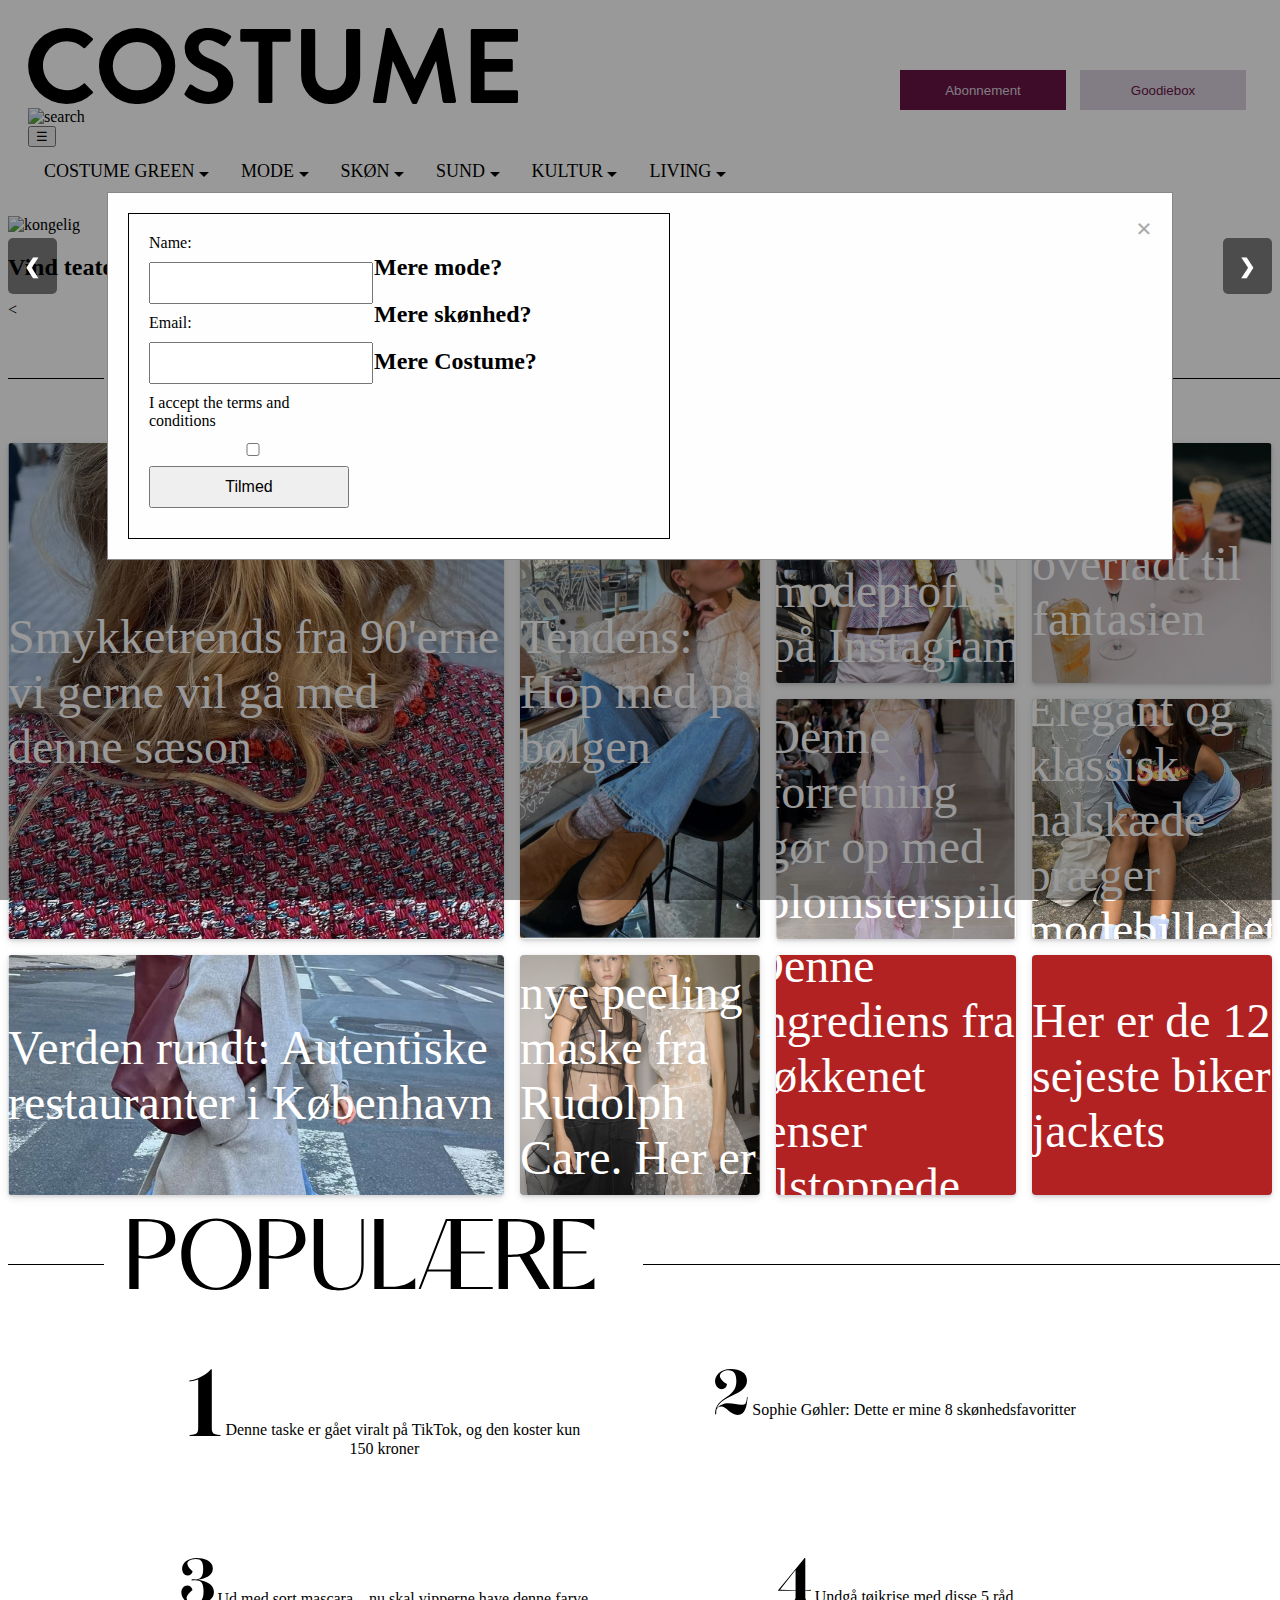
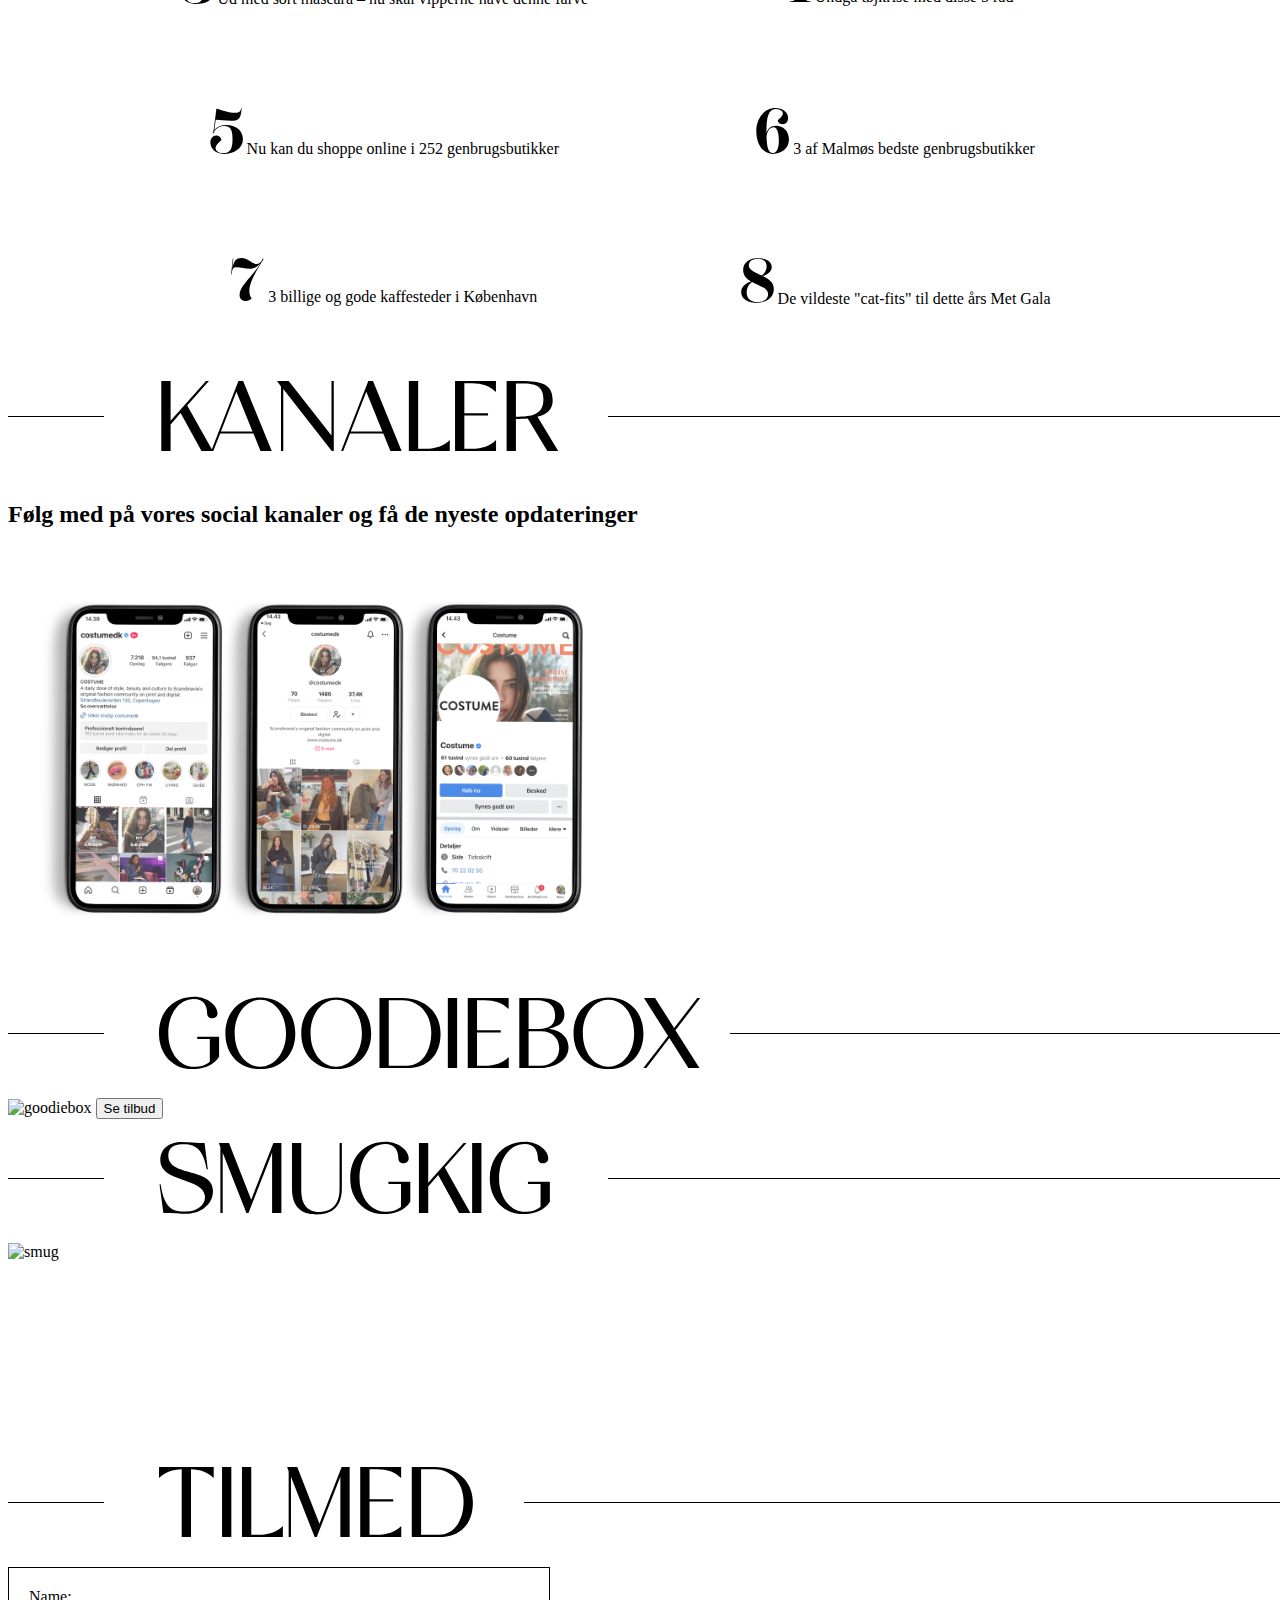
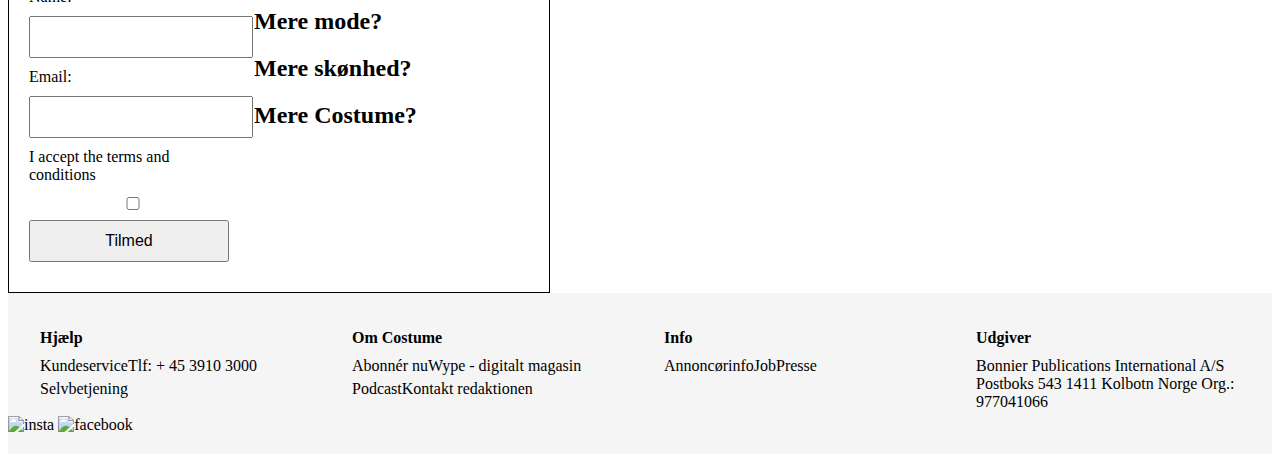
==== index.html @ 84fbe68d "cs" ====
<!DOCTYPE html>
<html lang="en">
<head>
    <meta charset="UTF-8">
    <meta http-equiv="X-UA-Compatible" content="IE=edge">
    <meta name="viewport" content="width=device-width, initial-scale=1.0">
    <style>
      @import url('https://fonts.googleapis.com/css2?family=Roboto:ital,wght@0,400;0,500;0,700;1,400;1,500;1,700&display=swap');
      </style>
    <link rel="stylesheet" href="style.css" />
    <title>Document</title>
</head>
<body>
  <nav id="header-nav">
    <div class="menu">
      <img class="logo" src="logo.svg" alt="logo">
      <div class="menu2">
        <button class="abonnement-button" onclick="window.location.href = 'abonnement.html';" >Abonnement</button>
        <button class="Goodiebox-button" onclick="window.location.href = 'goodiebox.html';">Goodiebox</button> 
        <img src="Billeder/search.svg" alt="search">
    </div>
      </div>
      <button id="burgermenu">☰ </button>
      <ul>
        <li><a class="underline-animation" href="#">COSTUME GREEN <img src="Billeder/dropdown.svg" alt="drop"></a>
          <ul>
            <li><a href="#">Mode</a></li>
            <li><a href="#">Skøn</a></li>
            <li><a href="#">Sund</a></li>
            <li><a href="#">Kultur</a></li>
            <li><a href="#">Living</a></li>
          </ul>
      </li>
        <li><a class="underline-animation"  href="#">MODE <img src="Billeder/dropdown.svg" alt="drop"></a>
          <ul>
            <li><a href="#">Modeuge</a></li>
            <li><a href="#">Shopping</a></li>
            <li><a href="#">Streetstyle</a></li>
            <li><a href="#">Interview</a></li>
            <li><a href="#">Mini</a></li>
          </ul>
        </li>
        <li><a class="underline-animation"  href="#">SKØN <img src="Billeder/dropdown.svg" alt="drop"></a>
          <ul>
              <li><a href="#">Nyheder</a></li>
              <li><a href="#">Makeup</a></li>
              <li><a href="#">Hår</a></li>
              <li><a href="#">Hudpleje</a></li>
              <li><a href="#">#skønhedsfavoritter</a></li>
            </ul></li>
        <li><a class="underline-animation"  href="#">SUND <img src="Billeder/dropdown.svg" alt="drop"></a>
          <ul>
              <li><a href="#">Træning</a></li>
              <li><a href="#">Opskrifter</a></li>
            </ul></li>
        <li><a class="underline-animation"  href="#">KULTUR <img src="Billeder/dropdown.svg" alt="drop"></a>
          <ul>
              <li><a href="#">Film & serier</a></li>
              <li><a href="#">Rejse</a></li>
              <li><a href="#">Spisesteder</a></li>
            </ul></li>
        <li><a class="underline-animation" href="#">LIVING <img src="Billeder/dropdown.svg" alt="drop"></a>
          <ul>
            <li><a href="#">Horoskop</a></li>
            <li><a href="#">Boliger</a></li>
            <li><a href="#">Boligfund</a></li>
          </ul>
        </li>
      </ul>

    </nav> 
      <div class="popup">
        <div class="popup-content">
          <span class="close">&times;</span>
          <div class="newsletter-box">
            <div class="input-section">
              <label for="name">Name:</label>
              <input type="text" id="name" name="name" required>
              <label for="email">Email:</label>
              <input type="email" id="email" name="email" required>
              <label for="accept-terms">I accept the terms and conditions</label>
              <input type="checkbox" id="accept-terms" name="accept-terms" required>
              <button class="submit" type="submit">Tilmed</button>
            </div>
            <div class="info-section">
              <h2>Mere mode?</h2>
              <h2>Mere skønhed?</h2>
              <h2>Mere Costume?</h2>
            </div>
          </div>
        </div>
      </div>
      <div class="slideshow-container">
        <div class="mySlides fade" onclick="window.location.href = 'abonnement.html';" alt="Slide 1" style="width:100%">
          <div>
            <img src="Billeder/kongelige_billede.png" alt="kongelig">
            <div>
              <h2>Vind teaterkort & teaterbilletter til</h2> 
              <
            </div>
          </div>
         
        </div>
      
        <div class="mySlides fade">
          <img src="Billeder/kongelige.svg"  onclick="window.location.href = 'underkategori.html';" alt="Slide 2" style="width:100%">
        </div>
      
        <a class="prev" onclick="plusSlides(-1)">&#10094;</a>
        <a class="next" onclick="plusSlides(1)">&#10095;</a>
      </div>

      <section>
    <img class="overskrifter" src="Billeder/nyeste.svg" alt="nyeste">
        <div class="container">
            <div onclick="window.location.href = 'underkategori.html';"
                class="card card-tall card-wide"
                style="background-image:url(Billeder/haarklips.png)"
              >
              Smykketrends fra 90'erne vi gerne vil gå med denne sæson
              </div>
              <div
                class="card card-tall"
                style="background-image:url(Billeder/bamsesko.png)"
              >
              Tendens: Hop med på bølgen
              </div>
              <div onclick="window.location.href = 'underkategori.html';"
                class="card"
                style="background-image:url(Billeder/carrie.png)"              >
                9 inspirerende modeprofiler på Instagram
              </div>
              <div onclick="window.location.href = 'underkategori.html';"
                class="card"
                style="background-image:url(Billeder/drinks.png)"              >
                Intet er overladt til fantasien
              </div>
              <div onclick="window.location.href = 'underkategori.html';"
                class="card"
                style="background-image:url(Billeder/flaser.png)"              >
                Denne forretning gør op med blomsterspild
              </div>
              <div onclick="window.location.href = 'underkategori.html';"
                class="card"
                style="background-image:url(Billeder/sneakers.png)"              >
                Elegant og klassisk halskæde præger modebilledet
              </div>
              <div onclick="window.location.href = 'underkategori.html';"
                class="card card-wide"
                style="background-image:url(Billeder/taske.png)"              >
                Verden rundt: Autentiske restauranter i København
              </div>
              <div onclick="window.location.href = 'underkategori.html';"
                class="card"
                style="background-image:url(Billeder/transparent.png)"              >
                "Jeg har testet den nye peeling maske fra Rudolph Care. Her er min ærlige mening."
              </div>
              <div onclick="window.location.href = 'underkategori.html';"
                class="card"
                style="background-image:url(Billeder/ansigt.png)"              >
                Kosmetologen: Denne ingrediens fra køkkenet renser tilstoppede porer
              </div>
              <div onclick="window.location.href = 'underkategori.html';"
                class="card"
                style="background-image:url(Billeder/emili.png)"              >
                Her er de 12 sejeste biker jackets 
              </div>
        </div>
      </section>

      <section>
        <img class="overskrifter" src="Billeder/populaere.svg" alt="nyeste">
      <div class="list-container">
        <ul class="row">
          <li>
          <img class="numbers" src="Billeder/1.svg" alt="et">
          Denne taske er gået viralt på TikTok, og den koster kun 150 kroner
          </li>
          <li>
            <img class="numbers" src="Billeder/2.svg" alt="et">
            Sophie Gøhler: Dette er mine 8 skønhedsfavoritter
          </li>
          <li>
            <img class="numbers" src="Billeder/3.svg" alt="et">
            Ud med sort mascara – nu skal vipperne have denne farve
          </li>
          <li>
            <img class="numbers" src="Billeder/4.svg" alt="et">
            Undgå tøjkrise med disse 5 råd
          </li>
          <li>
            <img class="numbers" src="Billeder/5.svg" alt="et">
            Nu kan du shoppe online i 252 genbrugsbutikker
          </li>
          <li>
            <img class="numbers" src="Billeder/6.svg" alt="et">
            3 af Malmøs bedste genbrugsbutikker
          </li>
          <li>
            <img class="numbers" src="Billeder/7.svg" alt="et">
            3 billige og gode kaffesteder i København
          </li>
          <li>
            <img class="numbers" src="Billeder/8.svg" alt="et">
            De vildeste "cat-fits" til dette års Met Gala
          </li>
        </ul>
      </div>
    </section>
    <section>
<section>
  <img class="overskrifter" src="Billeder/kanaler.svg" alt="nyeste">
  <h2>Følg med på vores social  kanaler og få de nyeste opdateringer</h2>
  <img class="iphones" src="v980-s73-eve-aum-01-mockup.png" alt="iphones">
</section>
    </section>
    <section>
      <img class="overskrifter" src="Billeder/goodiebox.svg" alt="nyeste">
      <img class="goodiebox-teaser" src="Billeder/goodibox_teaser.svg" alt="goodiebox">
      <button class="Goodiebox-button-section" onclick="window.location.href = 'goodiebox.html';">Se tilbud</button>
    </section>
    <section>
      <img class="overskrifter" src="Billeder/smugkig.svg" alt="nyeste">
      <style>
        .parallax {
          /* The image used */
          background-image: url("billeder/smugkig.png");
        
          /* Set a specific height */
          min-height: 200px; 
        
          /* Create the parallax scrolling effect */
          background-attachment: fixed;
          background-position: center;
          background-repeat: no-repeat;
          background-size: cover;
        }
        </style>

        
        <div class="parallax">
        <img class="smugkig_over" src="Billeder/smugkig_over2.png" alt="smug">
        <div>
       
        </div>
    </section>
    <section>
      <img class="overskrifter" src="Billeder/tilmed.svg" alt="nyeste">
      <div class="newsletter-box">
        <div class="input-section">
          <label for="name">Name:</label>
          <input type="text" id="name" name="name" required>
          <label for="email">Email:</label>
          <input type="email" id="email" name="email" required>
          <label for="accept-terms">I accept the terms and conditions</label>
          <input type="checkbox" id="accept-terms" name="accept-terms" required>
          <button class="submit" type="submit">Tilmed</button>
        </div>
        <div class="info-section">
          <h2>Mere mode?</h2>
          <h2>Mere skønhed?</h2>
          <h2>Mere Costume?</h2>
        </div>
      </div>
    </section>
    <footer>
      <div class="footer-container">
        <div class="footer-column">
          <h3>Hjælp</h3>
          <ul>
            <li>Kundeservice</li>
            <li>Tlf: + 45 3910 3000</li>
            <li>Selvbetjening</li>
          </ul>
        </div>
        <div class="footer-column">
          <h3>Om Costume</h3>
          <ul>
            <li>Abonnér nu</li>
            <li>Wype - digitalt magasin</li>
            <li>Podcast</li>
            <li>Kontakt redaktionen</li>
          </ul>
        </div>
        <div class="footer-column">
          <h3>Info</h3>
          <ul>
            <li>Annoncørinfo</li>
            <li>Job</li>
            <li>Presse</li>
          </ul>
        </div>
        <div class="footer-column">
          <h3>Udgiver</h3>
          <ul>
            <li>
              Bonnier Publications International A/S
              Postboks 543 1411 Kolbotn Norge Org.: 977041066</li>
          </ul>
        </div>
      </div>
      <img src="Billeder/insta.svg" alt="insta">
      <img src="Billeder/facebook.svg" alt="facebook">
    </footer>
      <script src="java.js"></script>
</body>
</html>
---- style.css ----
/* navigation */
.logo{
    width: 40%;
}
nav {
    background-color: white;
    padding: 20px;
  }
  
  ul {
    list-style-type: none;
    margin: 0;
    padding: 0;
    overflow: hidden;
  }
  .underline-animation {
    position: relative;
    display: inline-block;
  }
  
  .underline-animation::after {
    content: '';
    position: absolute;
    left: 0;
    bottom: 0;
    width: 0;
    height: 2px;
    background-color: #681543;
    transition: width 0.3s ease;
  }
  
  .underline-animation:hover::after {
    width: 100%;
  }

  li {
    float: left;
  }
  
  li a {
    display: block;
    color: black;
    text-align: center;
    padding: 14px 16px;
    text-decoration: none;
    font-size: 18px;
  }
  
  li ul {
    display: none;
    position: absolute;
    background-color: white;
    min-width: 160px;
    z-index: 1;
  }
  
  li:hover ul {
    display: block;
  }
  
  li ul li {
    float: none;
  }
  
  li ul li a {
    color: black;
    padding: 12px 16px;
    text-decoration: none;
    display: block;
    text-align: left;
    font-size: 16px;
  }
  
  li ul li a:hover {
    background-color: black;
    color:white;
  }
  
.abonnement-button{
  position: absolute;
 border: none;
  width: 166px;
  height: 40px;
  left: 900px;
  top: 70px;
  color: #D9D1DE;
  background: #681543;  
}
.Goodiebox-button{
  position: absolute;
  border: none;
  width: 166px;
  height: 40px;
  left: 1080px;
  top: 70px;
  color: #681543;
  background: #D9D1DE;
}
.abonnement-button:hover{
  background-color: #D9D1DE;
  color:#681543;
}
.Goodiebox-button:hover{
  background-color: #681543;
  color:#D9D1DE;
}
  /* herounit */
  .slideshow-container {
    max-width: 100%;
    position: relative;
    margin: auto;
  }
  
  .mySlides {
    display: none;
  }
  
  .prev, .next {
    position: absolute;
    top: 50%;
    width: auto;
    margin-top: -30px;
    padding: 16px;
    color: white;
    font-weight: bold;
    font-size: 20px;
    transition: 0.6s ease;
    border-radius: 5px;
    background-color: rgba(0,0,0,0.5);
    z-index: 2;
    cursor: pointer;
  }
  
  .next {
    right: 0;
    border-radius: 5px;
  }
  
  .prev:hover, .next:hover {
    background-color: rgba(0,0,0,0.8);
  }
  
  .fade {
    -webkit-animation-name: fade;
    -webkit-animation-duration: 1.5s;
    animation-name: fade;
    animation-duration: 1.5s;
  }
  
  @-webkit-keyframes fade {
    from {
      opacity: .4
    }
    to {
      opacity: 1
    }
  }
  
  @keyframes fade {
    from {
      opacity: .4
    }
    to {
      opacity: 1
    }
  }
  
  @media only screen and (max-width: 768px) {
    .prev, .next{
      font-size: 16px;
      padding: 10px;
    }
  }
  


.list-container {
  display: flex;
  flex-wrap: wrap;
  justify-content: center;
}

.row {
  display: flex;
  flex-wrap: wrap;
  justify-content: center;
  margin: 0;
  padding: 0;
  list-style: none;
}

.row li {
  flex-basis: calc(33.33% - 10px);
  margin: 40px;
  padding: 10px;
  text-align: center;
}

@media only screen and (max-width: 768px) {
  .row li {
    flex-basis: calc(50% - 10px);
  }
}
/* grid mosaik */
.container {
  display: grid;
  gap: 1rem;
  grid-template-columns: repeat(auto-fill,minmax(240px,1fr)); 
/*    auto-fit will make columns fit on page 
      auto-fill will not make the columns stretch */
  grid-auto-rows: 240px;
}
.card {
    display: flex;
    flex-direction: column;
    justify-content: center;
    align-items: center;
    background: #B22222;
    font-size: 3rem;
    color: white;
    box-shadow: rgba(3, 8, 20, 0.1) 0px 0.15rem 0.5rem, rgba(2, 8, 20, 0.1) 0px 0.075rem 0.175rem;
    height: 100%;
    width: 100%;
    border-radius: 4px;
    transition: all 500ms;
    overflow: hidden;

    background-size: cover;
    background-position: center;
    background-repeat: no-repeat;
 }
.card:hover {
    box-shadow: rgba(2, 8, 20, 0.1) 0px 0.35em 1.175em, rgba(2, 8, 20, 0.08) 0px 0.175em 0.5em;
    transform: translateY(-3px) scale(1.1);
 }
@media only screen and (min-width: 600px){
.card-tall {
  grid-row: span 2/auto;
}

.card-wide {
  grid-column: span 2/auto;
}
}

/* populære */
.numbers{
  width: 8%;
}
/* kanaler  */ 
.iphones{
  width: 50%;
}


/* pop up tilmed dig til nyhedsbrev */
/* Popup-containeren */
.popup {
    display: none; /* Gemmer popup'en som standard */
    position: fixed; /* Fast position på skærmen */
    z-index: 1; /* Sørg for, at popup'en er forrest */
    left: 0;
    top: 0;
    width: 100%;
    height: 100%;
    overflow: auto; /* Gør det muligt at rulle, hvis indholdet er større end skærmen */
    background-color: rgba(0,0,0,0.4); /* Baggrundsfarve for popup'en */
  }
  
  /* Indholdet i popup'en */
  .popup-content {
    background-color: #fefefe;
    margin: 15% auto; /* Centrerer popup'en på skærmen */
    padding: 20px;
    border: 1px solid #888;
    width: 80%; /* Sæt bredden på popup'en */
  }
  
  /* Luk-knappen */
  .close {
    color: #aaa;
    float: right;
    font-size: 28px;
    font-weight: bold;
    cursor: pointer;
  }
  
  /* Style submit-knappen */
  .submit-btn {
    background-color: #4CAF50;
    border: none;
    color: white;
    padding: 10px 20px;
    text-align: center;
    text-decoration: none;
    display: inline-block;
    font-size: 16px;
    margin: 10px 0;
    cursor: pointer;
    border-radius: 5px;
  }

  /* tilmeld */
  .newsletter-box {
    display: flex;
    justify-content: space-between;
    border: 1px solid black;
    padding: 20px;
    width: 500px;
  }
  
  .input-section {
    width: 40%;
  }
  
  label {
    display: block;
    margin-bottom: 10px;
  }
  
  input[type="text"],
  input[type="email"],
  input[type="checkbox"],
  button[type="submit"] {
    display: block;
    margin-bottom: 10px;
    width: 100%;
    padding: 10px;
    font-size: 16px;
  }
  
  input[type="checkbox"] {
    display: inline-block;
    margin-right: 10px;
  }
  
  .info-section {
    width: 55%;
  }
  
  h2 {
    font-size: 24px;
    margin-bottom: 20px;
  }
  
  
footer {
  background-color: #f5f5f5;
  padding: 20px 0;
}

.footer-container {
  display: flex;
  justify-content: space-between;
  max-width: 1200px;
  margin: 0 auto;
}

.footer-column {
  flex-basis: 22%;
}

.footer-column h3 {
  font-size: 16px;
  font-weight: bold;
  margin-bottom: 10px;
}

.footer-column ul {
  list-style: none;
  padding: 0;
}

.footer-column li {
  margin-bottom: 5px;
}
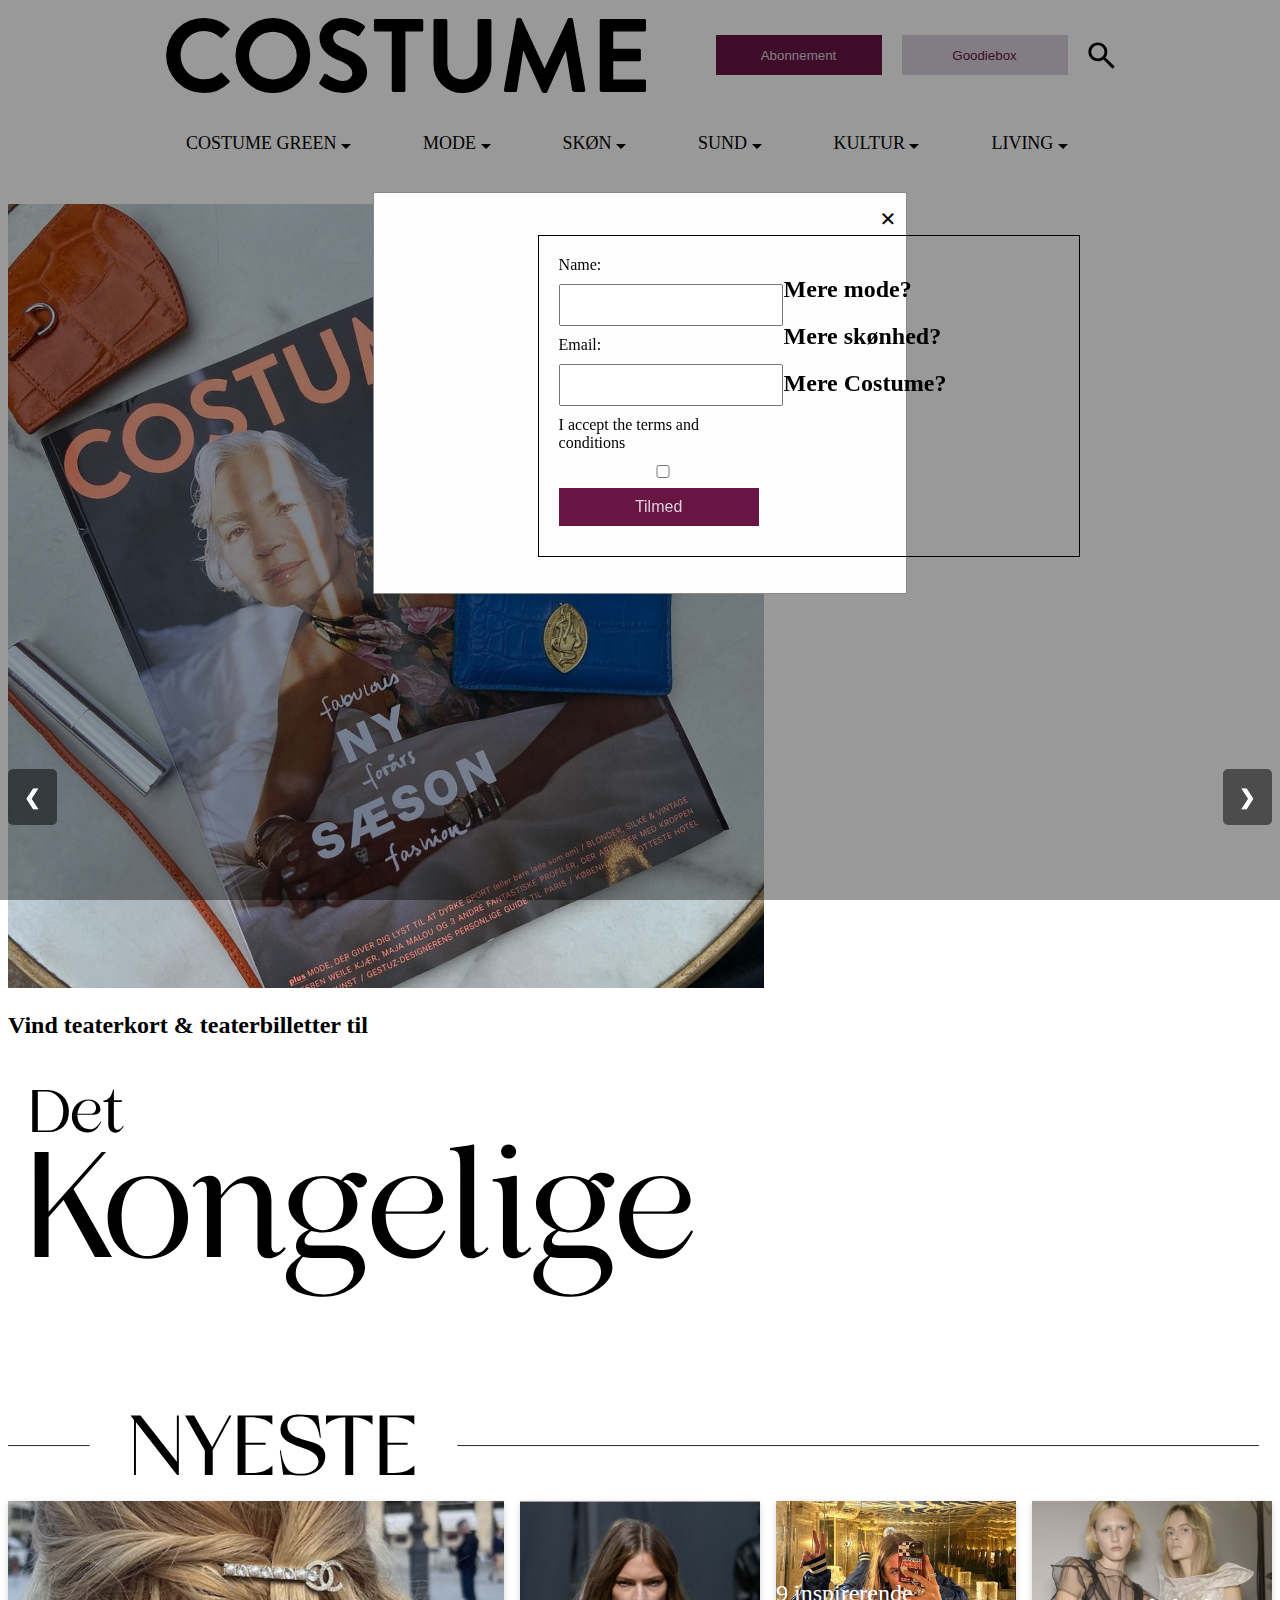
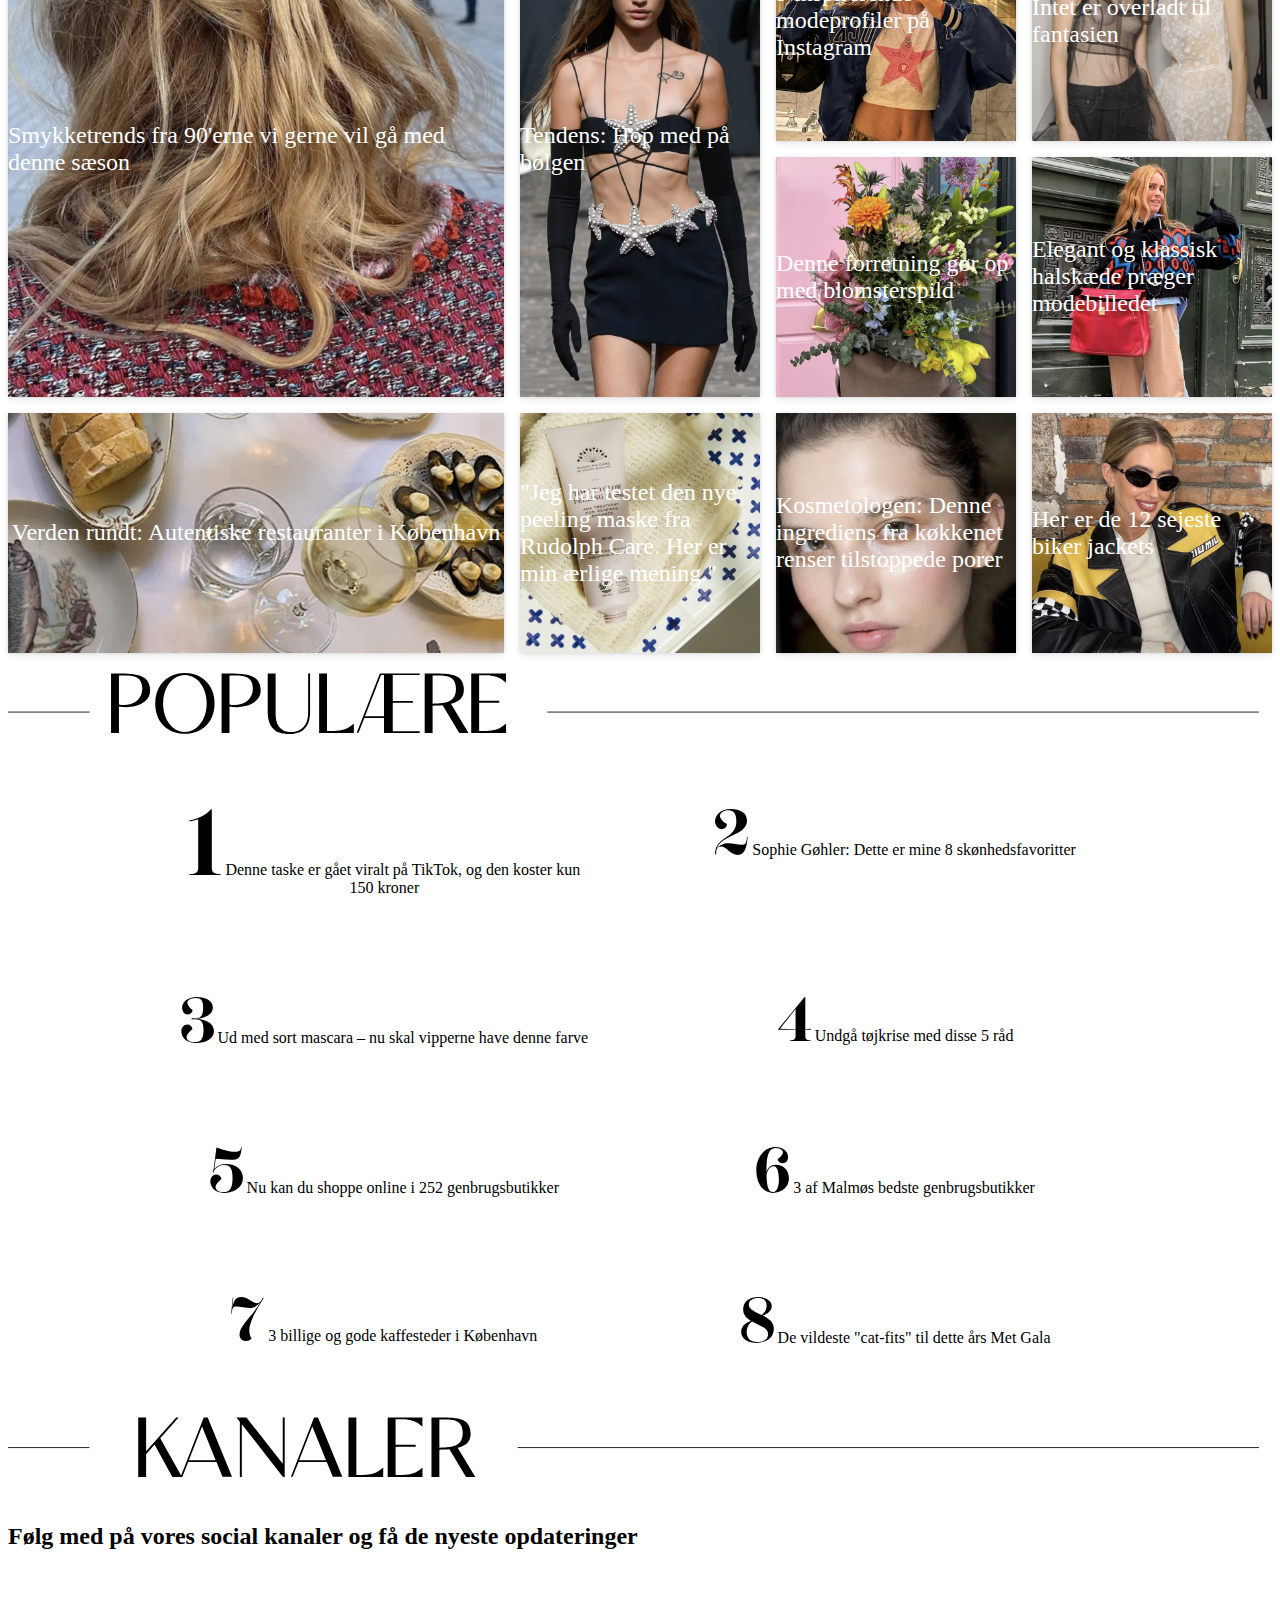
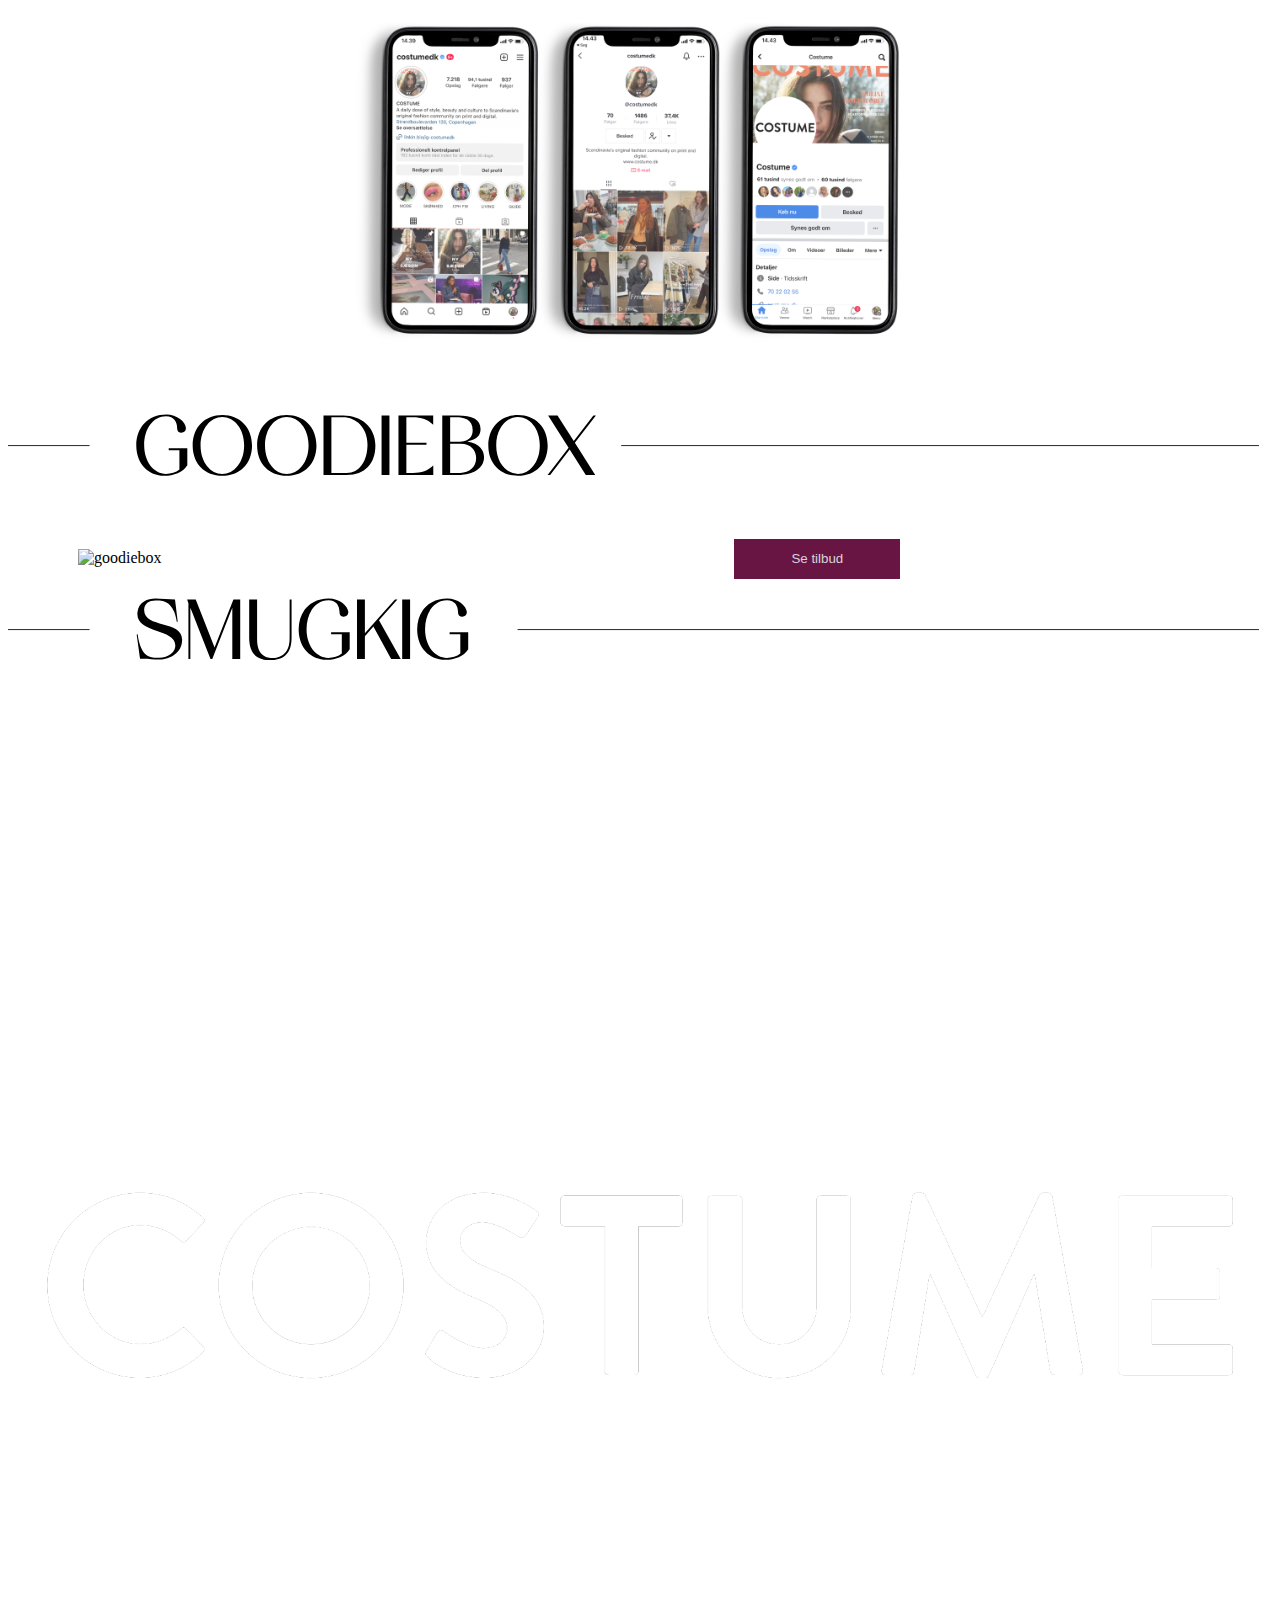
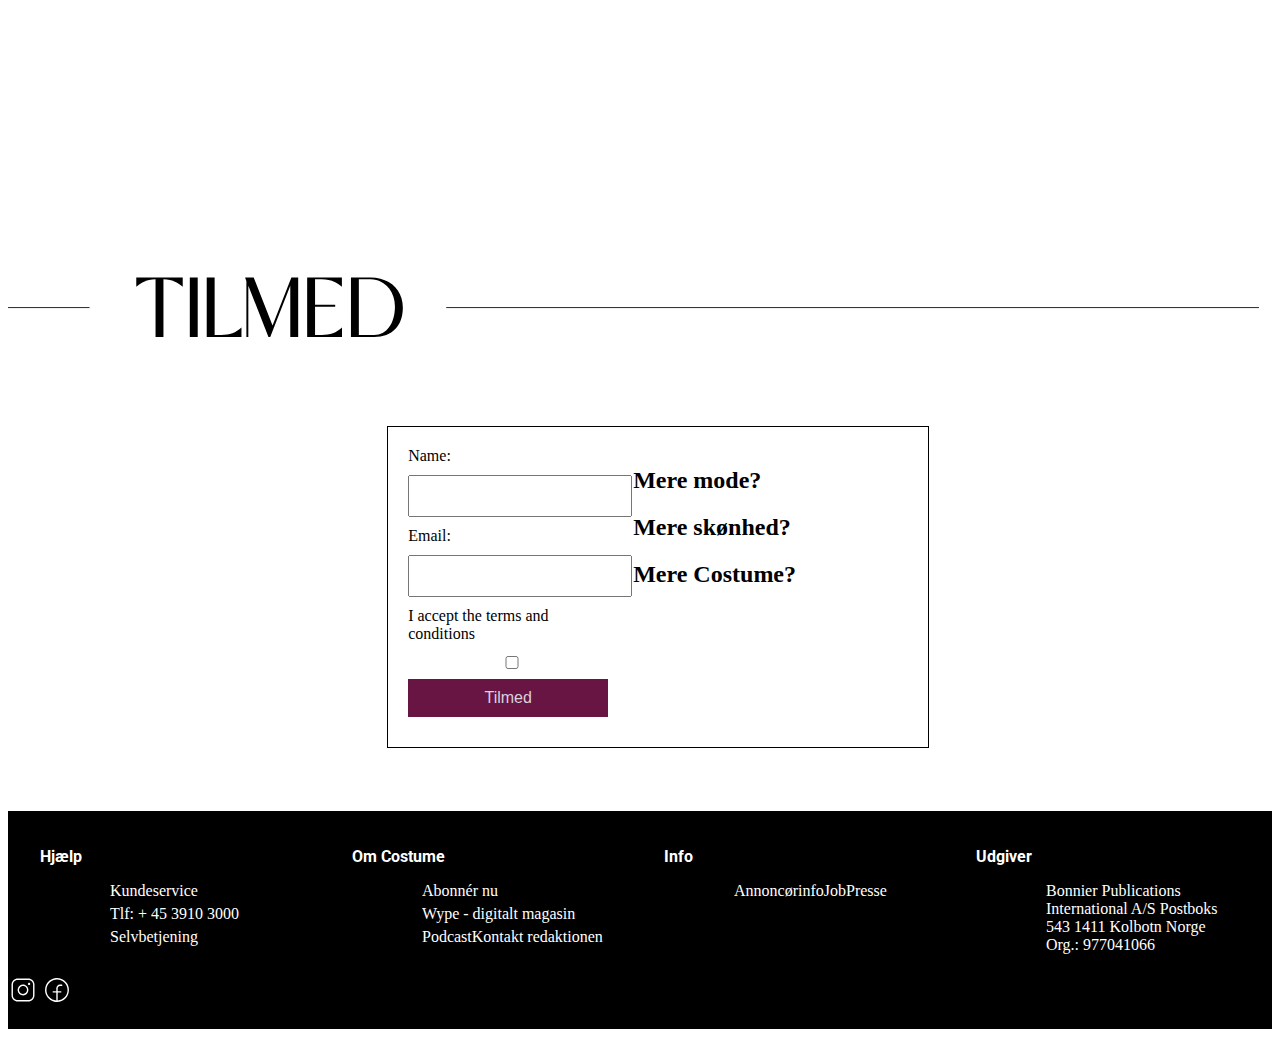
==== commit 0b3bfc04: "heje" ====
--- a/index.html
+++ b/index.html
@@ -96,14 +96,29 @@
             <img src="Billeder/kongelige_billede.png" alt="kongelig">
             <div>
               <h2>Vind teaterkort & teaterbilletter til</h2> 
-              <
+              <img src="Billeder/konegligeoverskrift.svg" alt="kongelig">
             </div>
           </div>
          
         </div>
       
-        <div class="mySlides fade">
-          <img src="Billeder/kongelige.svg"  onclick="window.location.href = 'underkategori.html';" alt="Slide 2" style="width:100%">
+        <div class="mySlides fade" onclick="window.location.href = 'underkategori.html';" alt="Slide 2" style="width:100%">
+          <div>
+            <h1>Få tilsendt en goodiebox med hvert magasin!</h1>
+            <p> Tegn et abonnement og få tilsendt en Goodiebox med hvert nyudkomne magasin, som er spaekket med spaendende produkter, som er nøje udvalgte af Costume´s skønhedsredaktør.</p>
+            <div>
+              <div>
+                <img src="Billeder/Group5.svg" alt="5">
+              </div>
+              <div>
+                <img src="Billeder/Group6.svg" alt="5">
+              </div>
+              <div>
+                <img src="Billeder/Group7.svg" alt="5">
+              </div>
+            </div>
+          </div>
+          <img src="Billeder/blad_goodiebox.png" alt="blad">
         </div>
       
         <a class="prev" onclick="plusSlides(-1)">&#10094;</a>
--- a/style.css
+++ b/style.css
@@ -1,376 +1,761 @@
-/* navigation */
-.logo{
-    width: 40%;
-}
-nav {
-    background-color: white;
-    padding: 20px;
-  }
-  
-  ul {
-    list-style-type: none;
-    margin: 0;
-    padding: 0;
-    overflow: hidden;
-  }
-  .underline-animation {
-    position: relative;
-    display: inline-block;
-  }
-  
-  .underline-animation::after {
-    content: '';
-    position: absolute;
-    left: 0;
-    bottom: 0;
-    width: 0;
-    height: 2px;
-    background-color: #681543;
-    transition: width 0.3s ease;
-  }
-  
-  .underline-animation:hover::after {
-    width: 100%;
-  }
-
-  li {
-    float: left;
-  }
-  
-  li a {
+#burgermenu {
+  padding: 0.5rem;
+  height: 3rem;
+  aspect-ratio: 1/1;
+  display: grid;
+  align-content: center;
+  place-self: center;
+  font-size: 1.5rem;
+  text-align: center;
+  border: none;
+  background: transparent;
+  cursor: pointer;
+  color: var(--nav-text-color);
+  display: none;
+  z-index: 20;
+}
+
+@media (max-width: 625px) {
+  #burgermenu {
     display: block;
-    color: black;
-    text-align: center;
-    padding: 14px 16px;
-    text-decoration: none;
-    font-size: 18px;
-  }
-  
-  li ul {
+  }
+
+  #nav-list {
     display: none;
     position: absolute;
-    background-color: white;
-    min-width: 160px;
-    z-index: 1;
-  }
+    width: 100vw;
+    height: 100vh;
+    left: 0;
+    top: 0;
+    flex-direction: column;
+    margin-top: 86.4px;
+    gap: 0;
+    background-color: #14141488;
+  }
+
+  .nav-item {
+    width: 100%;
+  }
+
+  .nav-item a {
+    width: 100%;
+    padding-block: 3rem;
+    display: inline-block;
+    text-align: center;
+  }
+
+  .nav-item:nth-child(2n) a {
+    background-color: #14141422;
+  }
+}
+
+.abonnement-button{
+border: none;
+width: 166px;
+height: 40px;
+color: #D9D1DE;
+background: #681543;  
+}
+.Goodiebox-button{
+border: none;
+width: 166px;
+height: 40px;
+
+color: #681543;
+background: #D9D1DE;
+}
+.abonnement-button:hover{
+background-color: #D9D1DE;
+color:#681543;
+}
+.Goodiebox-button:hover{
+background-color: #681543;
+color:#D9D1DE;
+}
+/* herounit */
+.slideshow-container {
+  max-width: 100%;
+  position: relative;
+  margin: auto;
+}
+
+.mySlides {
+  display: none;
+}
+
+.prev, .next {
+  position: absolute;
+  top: 50%;
+  width: auto;
+  margin-top: -30px;
+  padding: 16px;
+  color: white;
+  font-weight: bold;
+  font-size: 20px;
+  transition: 0.6s ease;
+  border-radius: 5px;
+  background-color: rgba(0,0,0,0.5);
+  z-index: 2;
+  cursor: pointer;
+}
+
+.next {
+  right: 0;
+  border-radius: 5px;
+}
+
+.prev:hover, .next:hover {
+  background-color: rgba(0,0,0,0.8);
+}
+
+.fade {
+  -webkit-animation-name: fade;
+  -webkit-animation-duration: 1.5s;
+  animation-name: fade;
+  animation-duration: 1.5s;
+}
+
+@-webkit-keyframes fade {
+  from {
+    opacity: .4
+  }
+  to {
+    opacity: 1
+  }
+}
+
+@keyframes fade {
+  from {
+    opacity: .4
+  }
+  to {
+    opacity: 1
+  }
+}
+
+@media only screen and (max-width: 768px) {
+  .prev, .next{
+    font-size: 16px;
+    padding: 10px;
+  }
+}
+
+
+
+.list-container {
+display: flex;
+flex-wrap: wrap;
+justify-content: center;
+}
+
+.row {
+display: flex;
+flex-wrap: wrap;
+justify-content: center;
+margin: 0;
+padding: 0;
+list-style: none;
+}
+
+.row li {
+flex-basis: calc(33.33% - 10px);
+margin: 40px;
+padding: 10px;
+text-align: center;
+}
+
+@media only screen and (max-width: 768px) {
+.row li {
+  flex-basis: calc(50% - 10px);
+}
+}
+/* Overskrifter */
+.overskrifter{
+width: 99%;
+}
+/* grid mosaik */
+.container {
+display: grid;
+gap: 1rem;
+grid-template-columns: repeat(auto-fill,minmax(240px,1fr)); 
+/*    auto-fit will make columns fit on page 
+    auto-fill will not make the columns stretch */
+grid-auto-rows: 240px;
+}
+.card {
+  display: flex;
+  flex-direction: column;
+  justify-content: center;
+  align-items: center;
+  background: #D9D1DE;
+  font-size: 1.5rem;
+  color: white;
+  box-shadow: rgba(3, 8, 20, 0.1) 0px 0.15rem 0.5rem, rgba(2, 8, 20, 0.1) 0px 0.075rem 0.175rem;
+  height: 100%;
+  width: 100%;
+  border-radius: none;
+  transition: all 500ms;
+  overflow: hidden;
+
+  background-size: cover;
+  background-position: center;
+  background-repeat: no-repeat;
+}
+.card:hover {
+  box-shadow: rgba(2, 8, 20, 0.1) 0px 0.35em 1.175em, rgba(2, 8, 20, 0.08) 0px 0.175em 0.5em;
+  transform: translateY(-3px) scale(1.1);
+}
+@media only screen and (min-width: 600px){
+.card-tall {
+grid-row: span 2/auto;
+}
+
+.card-wide {
+grid-column: span 2/auto;
+}
+}
+
+/* populære */
+.numbers{
+width: 8%;
+}
+/* kanaler  */ 
+.iphones{
+width: 80%;
+margin-left: 50px;
+}
+
+h3{
+  font-family: 'Roboto', sans-serif;
+}
+
+/* goodiebox*/
+
+.goodiebox-teaser{
+width: 80%;
+margin-left: 20px;
+}
+.Goodiebox-button-section{
+border: none;
+width: 166px;
+height: 40px;
+color: #D9D1DE;
+background:#681543;
+margin-left: 34%;
+}
+.Goodiebox-button-section:hover{
+  color:#681543;
+background: #D9D1DE;
+}
+/* smugkig*/
+.smugkig_over{
+width: 100%;
+}
+
+/* tilmeld */
+.newsletter-box {
+  display: flex;
+  justify-content: space-between;
+  border: 1px solid black;
+  padding: 20px;
+}
+.submit{
+  background-color: #681543;
+  color: #D9D1DE;
+  border: none;
+}
+.submit:hover{
+  background-color:  #D9D1DE;
+  color: #681543;
+}
+
+.input-section {
+  width: 40%;
+}
+
+label {
+  display: block;
+  margin-bottom: 10px;
+}
+
+input[type="text"],
+input[type="email"],
+input[type="checkbox"],
+button[type="submit"] {
+  display: block;
+  margin-bottom: 10px;
+  width: 100%;
+  padding: 10px;
+  font-size: 16px;
+}
+
+input[type="checkbox"] {
+  display: inline-block;
+}
+
+.info-section {
+  width: 50%;
+}
+
+h2 {
+  font-size: 24px;
+  margin-bottom: 20px;
+}
+
+
+footer {
+background-color: black;
+color: white;
+}
+
+.footer-column h3 {
+font-size: 16px;
+font-weight: bold;
+margin-bottom: 10px;
+}
+
   
-  li:hover ul {
-    display: block;
-  }
-  
-  li ul li {
-    float: none;
-  }
-  
-  li ul li a {
-    color: black;
-    padding: 12px 16px;
-    text-decoration: none;
-    display: block;
-    text-align: left;
+
+
+
+/*----------------------------- desktop-------------------------------*/
+/* navigation */
+@media only screen and (min-width: 768px) {
+
+.logo{
+  width: 40%;
+  display: flex;
+justify-content: center;
+align-items: center;
+}
+nav {
+  background-color: white;
+  padding: 10px;
+  width: 100%;
+max-width: 1200px;
+margin: 0 auto;
+}
+nav ul li {
+  padding: 10px;
+  margin: 0 10px;
+}
+.nav-wrapper {
+  display: flex;
+  justify-content: center;
+  align-items: center;
+}
+.menu{
+  display: flex;
+align-items: center;
+justify-content: center;
+}
+.menu2{
+  display: flex;
+align-items: center;
+justify-content: center;
+gap: 20px;
+margin-left: 70px;
+}
+ul {
+  list-style-type: none;
+  overflow: hidden;
+  margin-left: 70px;
+}
+.underline-animation {
+  position: relative;
+  display: inline-block;
+}
+
+.underline-animation::after {
+  content: '';
+  position: absolute;
+  left: 0;
+  bottom: 0;
+  width: 0;
+  height: 2px;
+  background-color: #681543;
+  transition: width 0.3s ease;
+}
+
+.underline-animation:hover::after {
+  width: 100%;
+}
+
+li {
+  float: left;
+}
+
+li a {
+  display: block;
+  color: black;
+  text-align: center;
+  padding: 14px 16px;
+  text-decoration: none;
+  font-size: 18px;
+}
+
+li ul {
+  display: none;
+  position: absolute;
+  background-color: white;
+  min-width: 160px;
+  z-index: 1;
+}
+
+li:hover ul {
+  display: block;
+}
+
+li ul li {
+  float: none;
+}
+
+li ul li a {
+  color: black;
+  padding: 12px 16px;
+  text-decoration: none;
+  display: block;
+  text-align: left;
+  font-size: 16px;
+}
+
+li ul li a:hover {
+  background-color: black;
+  color:white;
+}
+
+.abonnement-button{
+border: none;
+width: 166px;
+height: 40px;
+color: #D9D1DE;
+background: #681543;  
+}
+.Goodiebox-button{
+border: none;
+width: 166px;
+height: 40px;
+color: #681543;
+background: #D9D1DE;
+}
+.abonnement-button:hover{
+background-color: #D9D1DE;
+color:#681543;
+}
+.Goodiebox-button:hover{
+background-color: #681543;
+color:#D9D1DE;
+}
+/* herounit */
+.slideshow-container {
+  max-width: 100%;
+  position: relative;
+  margin: auto;
+}
+
+.mySlides {
+  display: none;
+}
+
+.prev, .next {
+  position: absolute;
+  top: 50%;
+  width: auto;
+  margin-top: -30px;
+  padding: 16px;
+  color: white;
+  font-weight: bold;
+  font-size: 20px;
+  transition: 0.6s ease;
+  border-radius: 5px;
+  background-color: rgba(0,0,0,0.5);
+  z-index: 2;
+  cursor: pointer;
+}
+
+.next {
+  right: 0;
+  border-radius: 5px;
+}
+
+.prev:hover, .next:hover {
+  background-color: rgba(0,0,0,0.8);
+}
+
+.fade {
+  -webkit-animation-name: fade;
+  -webkit-animation-duration: 1.5s;
+  animation-name: fade;
+  animation-duration: 1.5s;
+}
+
+@-webkit-keyframes fade {
+  from {
+    opacity: .4
+  }
+  to {
+    opacity: 1
+  }
+}
+
+@keyframes fade {
+  from {
+    opacity: .4
+  }
+  to {
+    opacity: 1
+  }
+}
+
+@media only screen and (max-width: 768px) {
+  .prev, .next{
     font-size: 16px;
-  }
-  
-  li ul li a:hover {
-    background-color: black;
-    color:white;
-  }
-  
-.abonnement-button{
-  position: absolute;
- border: none;
-  width: 166px;
-  height: 40px;
-  left: 900px;
-  top: 70px;
-  color: #D9D1DE;
-  background: #681543;  
-}
-.Goodiebox-button{
-  position: absolute;
+    padding: 10px;
+  }
+}
+
+
+
+.list-container {
+display: flex;
+flex-wrap: wrap;
+justify-content: center;
+}
+
+.row {
+display: flex;
+flex-wrap: wrap;
+justify-content: center;
+margin: 0;
+padding: 0;
+list-style: none;
+}
+
+.row li {
+flex-basis: calc(33.33% - 10px);
+margin: 40px;
+padding: 10px;
+text-align: center;
+}
+
+@media only screen and (max-width: 768px) {
+.row li {
+  flex-basis: calc(50% - 10px);
+}
+}
+/* Overskrifter */
+.overskrifter{
+width: 99%;
+}
+/* grid mosaik */
+.container {
+display: grid;
+gap: 1rem;
+grid-template-columns: repeat(auto-fill,minmax(240px,1fr)); 
+/*    auto-fit will make columns fit on page 
+    auto-fill will not make the columns stretch */
+grid-auto-rows: 240px;
+}
+.card {
+  display: flex;
+  flex-direction: column;
+  justify-content: center;
+  align-items: center;
+  background: #D9D1DE;
+  font-size: 1.5rem;
+  color: white;
+  box-shadow: rgba(3, 8, 20, 0.1) 0px 0.15rem 0.5rem, rgba(2, 8, 20, 0.1) 0px 0.075rem 0.175rem;
+  height: 100%;
+  width: 100%;
+  border-radius: none;
+  transition: all 500ms;
+  overflow: hidden;
+
+  background-size: cover;
+  background-position: center;
+  background-repeat: no-repeat;
+}
+.card:hover {
+  box-shadow: rgba(2, 8, 20, 0.1) 0px 0.35em 1.175em, rgba(2, 8, 20, 0.08) 0px 0.175em 0.5em;
+  transform: translateY(-3px) scale(1.1);
+}
+@media only screen and (min-width: 600px){
+.card-tall {
+grid-row: span 2/auto;
+}
+
+.card-wide {
+grid-column: span 2/auto;
+}
+}
+
+/* populære */
+.numbers{
+width: 8%;
+}
+/* kanaler  */ 
+.iphones{
+width: 50%;
+margin-left: 25%;
+}
+
+/* goodiebox*/
+
+.goodiebox-teaser{
+width: 80%;
+margin-left: 70px;
+}
+.Goodiebox-button-section{
   border: none;
   width: 166px;
   height: 40px;
-  left: 1080px;
-  top: 70px;
-  color: #681543;
+  color: #D9D1DE;
+  background:#681543;
+  margin-left: 45%;
+  margin-top: 3%;
+  }
+  .Goodiebox-button-section:hover{
+    color:#681543;
   background: #D9D1DE;
-}
-.abonnement-button:hover{
-  background-color: #D9D1DE;
-  color:#681543;
-}
-.Goodiebox-button:hover{
-  background-color: #681543;
-  color:#D9D1DE;
-}
-  /* herounit */
-  .slideshow-container {
-    max-width: 100%;
-    position: relative;
-    margin: auto;
-  }
-  
-  .mySlides {
-    display: none;
-  }
-  
-  .prev, .next {
-    position: absolute;
-    top: 50%;
-    width: auto;
-    margin-top: -30px;
-    padding: 16px;
-    color: white;
-    font-weight: bold;
-    font-size: 20px;
-    transition: 0.6s ease;
-    border-radius: 5px;
-    background-color: rgba(0,0,0,0.5);
-    z-index: 2;
-    cursor: pointer;
-  }
-  
-  .next {
-    right: 0;
-    border-radius: 5px;
-  }
-  
-  .prev:hover, .next:hover {
-    background-color: rgba(0,0,0,0.8);
-  }
-  
-  .fade {
-    -webkit-animation-name: fade;
-    -webkit-animation-duration: 1.5s;
-    animation-name: fade;
-    animation-duration: 1.5s;
-  }
-  
-  @-webkit-keyframes fade {
-    from {
-      opacity: .4
-    }
-    to {
-      opacity: 1
-    }
-  }
-  
-  @keyframes fade {
-    from {
-      opacity: .4
-    }
-    to {
-      opacity: 1
-    }
-  }
-  
-  @media only screen and (max-width: 768px) {
-    .prev, .next{
-      font-size: 16px;
-      padding: 10px;
-    }
-  }
-  
-
-
-.list-container {
-  display: flex;
-  flex-wrap: wrap;
-  justify-content: center;
-}
-
-.row {
-  display: flex;
-  flex-wrap: wrap;
-  justify-content: center;
-  margin: 0;
-  padding: 0;
-  list-style: none;
-}
-
-.row li {
-  flex-basis: calc(33.33% - 10px);
-  margin: 40px;
-  padding: 10px;
-  text-align: center;
-}
-
-@media only screen and (max-width: 768px) {
-  .row li {
-    flex-basis: calc(50% - 10px);
-  }
-}
-/* grid mosaik */
-.container {
-  display: grid;
-  gap: 1rem;
-  grid-template-columns: repeat(auto-fill,minmax(240px,1fr)); 
-/*    auto-fit will make columns fit on page 
-      auto-fill will not make the columns stretch */
-  grid-auto-rows: 240px;
-}
-.card {
-    display: flex;
-    flex-direction: column;
-    justify-content: center;
-    align-items: center;
-    background: #B22222;
-    font-size: 3rem;
-    color: white;
-    box-shadow: rgba(3, 8, 20, 0.1) 0px 0.15rem 0.5rem, rgba(2, 8, 20, 0.1) 0px 0.075rem 0.175rem;
-    height: 100%;
-    width: 100%;
-    border-radius: 4px;
-    transition: all 500ms;
-    overflow: hidden;
-
-    background-size: cover;
-    background-position: center;
-    background-repeat: no-repeat;
- }
-.card:hover {
-    box-shadow: rgba(2, 8, 20, 0.1) 0px 0.35em 1.175em, rgba(2, 8, 20, 0.08) 0px 0.175em 0.5em;
-    transform: translateY(-3px) scale(1.1);
- }
-@media only screen and (min-width: 600px){
-.card-tall {
-  grid-row: span 2/auto;
-}
-
-.card-wide {
-  grid-column: span 2/auto;
-}
-}
-
-/* populære */
-.numbers{
-  width: 8%;
-}
-/* kanaler  */ 
-.iphones{
-  width: 50%;
-}
-
+  }
+
+/* smugkig*/
+.smugkig_over{
+width: 100%;
+}
 
 /* pop up tilmed dig til nyhedsbrev */
 /* Popup-containeren */
 .popup {
-    display: none; /* Gemmer popup'en som standard */
-    position: fixed; /* Fast position på skærmen */
-    z-index: 1; /* Sørg for, at popup'en er forrest */
-    left: 0;
-    top: 0;
-    width: 100%;
-    height: 100%;
-    overflow: auto; /* Gør det muligt at rulle, hvis indholdet er større end skærmen */
-    background-color: rgba(0,0,0,0.4); /* Baggrundsfarve for popup'en */
-  }
-  
-  /* Indholdet i popup'en */
-  .popup-content {
-    background-color: #fefefe;
-    margin: 15% auto; /* Centrerer popup'en på skærmen */
-    padding: 20px;
-    border: 1px solid #888;
-    width: 80%; /* Sæt bredden på popup'en */
-  }
-  
-  /* Luk-knappen */
-  .close {
-    color: #aaa;
-    float: right;
-    font-size: 28px;
-    font-weight: bold;
-    cursor: pointer;
-  }
-  
-  /* Style submit-knappen */
-  .submit-btn {
-    background-color: #4CAF50;
-    border: none;
-    color: white;
-    padding: 10px 20px;
-    text-align: center;
-    text-decoration: none;
-    display: inline-block;
-    font-size: 16px;
-    margin: 10px 0;
-    cursor: pointer;
-    border-radius: 5px;
-  }
-
-  /* tilmeld */
-  .newsletter-box {
-    display: flex;
-    justify-content: space-between;
-    border: 1px solid black;
-    padding: 20px;
-    width: 500px;
-  }
-  
-  .input-section {
-    width: 40%;
-  }
-  
-  label {
-    display: block;
-    margin-bottom: 10px;
-  }
-  
-  input[type="text"],
-  input[type="email"],
-  input[type="checkbox"],
-  button[type="submit"] {
-    display: block;
-    margin-bottom: 10px;
-    width: 100%;
-    padding: 10px;
-    font-size: 16px;
-  }
-  
-  input[type="checkbox"] {
-    display: inline-block;
-    margin-right: 10px;
-  }
-  
-  .info-section {
-    width: 55%;
-  }
-  
-  h2 {
-    font-size: 24px;
-    margin-bottom: 20px;
-  }
-  
-  
-footer {
-  background-color: #f5f5f5;
-  padding: 20px 0;
-}
-
-.footer-container {
+  display: none; /* Gemmer popup'en som standard */
+  position: fixed; /* Fast position på skærmen */
+  z-index: 1; /* Sørg for, at popup'en er forrest */
+  left: 0;
+  top: 0;
+  width: 100%;
+  height: 100%;
+  overflow: auto; /* Gør det muligt at rulle, hvis indholdet er større end skærmen */
+  background-color: rgba(0,0,0,0.4); /* Baggrundsfarve for popup'en */
+}
+
+/* Indholdet i popup'en */
+.popup-content {
+  background-color: #fefefe;
+  margin: 15% auto; /* Centrerer popup'en på skærmen */
+  padding: 10px;
+  border: 1px solid #888;
+  width: 40%; /* Sæt bredden på popup'en */
+}
+
+/* Luk-knappen */
+.close {
+  color: black;
+  float: right;
+  font-size: 28px;
+  font-weight: bold;
+  cursor: pointer;
+}
+
+/* Style submit-knappen */
+.submit-btn {
+  background-color: #4CAF50;
+  border: none;
+  color: white;
+  padding: 10px 20px;
+  text-align: center;
+  text-decoration: none;
+  display: inline-block;
+  font-size: 16px;
+  margin: 10px 0;
+  cursor: pointer;
+  border-radius: 5px;
+}
+
+/* tilmeld */
+.newsletter-box {
   display: flex;
   justify-content: space-between;
-  max-width: 1200px;
-  margin: 0 auto;
+  border: 1px solid black;
+  padding: 20px;
+  width: 500px;
+  margin-left: 30%;
+  margin-bottom: 5%;
+  margin-top: 5%;
+}
+.submit{
+  background-color: #681543;
+  color: #D9D1DE;
+  border: none;
+}
+.submit:hover{
+  background-color:  #D9D1DE;
+  color: #681543;
+}
+
+.input-section {
+  width: 40%;
+}
+
+label {
+  display: block;
+  margin-bottom: 10px;
+}
+
+input[type="text"],
+input[type="email"],
+input[type="checkbox"],
+button[type="submit"] {
+  display: block;
+  margin-bottom: 10px;
+  width: 100%;
+  padding: 10px;
+  font-size: 16px;
+}
+
+input[type="checkbox"] {
+  display: inline-block;
+  margin-right: 10px;
+}
+
+.info-section {
+  width: 55%;
+}
+
+h2 {
+  font-size: 24px;
+  margin-bottom: 20px;
+}
+
+
+footer {
+background-color: black;
+color: white;
+padding: 20px 0;
+}
+
+.footer-container {
+display: flex;
+justify-content: space-between;
+max-width: 1200px;
+margin: 0 auto;
 }
 
 .footer-column {
-  flex-basis: 22%;
+flex-basis: 22%;
 }
 
 .footer-column h3 {
-  font-size: 16px;
-  font-weight: bold;
-  margin-bottom: 10px;
+font-size: 16px;
+font-weight: bold;
+margin-bottom: 10px;
 }
 
 .footer-column ul {
-  list-style: none;
-  padding: 0;
+list-style: none;
+padding: 0;
 }
 
 .footer-column li {
-  margin-bottom: 5px;
+margin-bottom: 5px;
+}
 }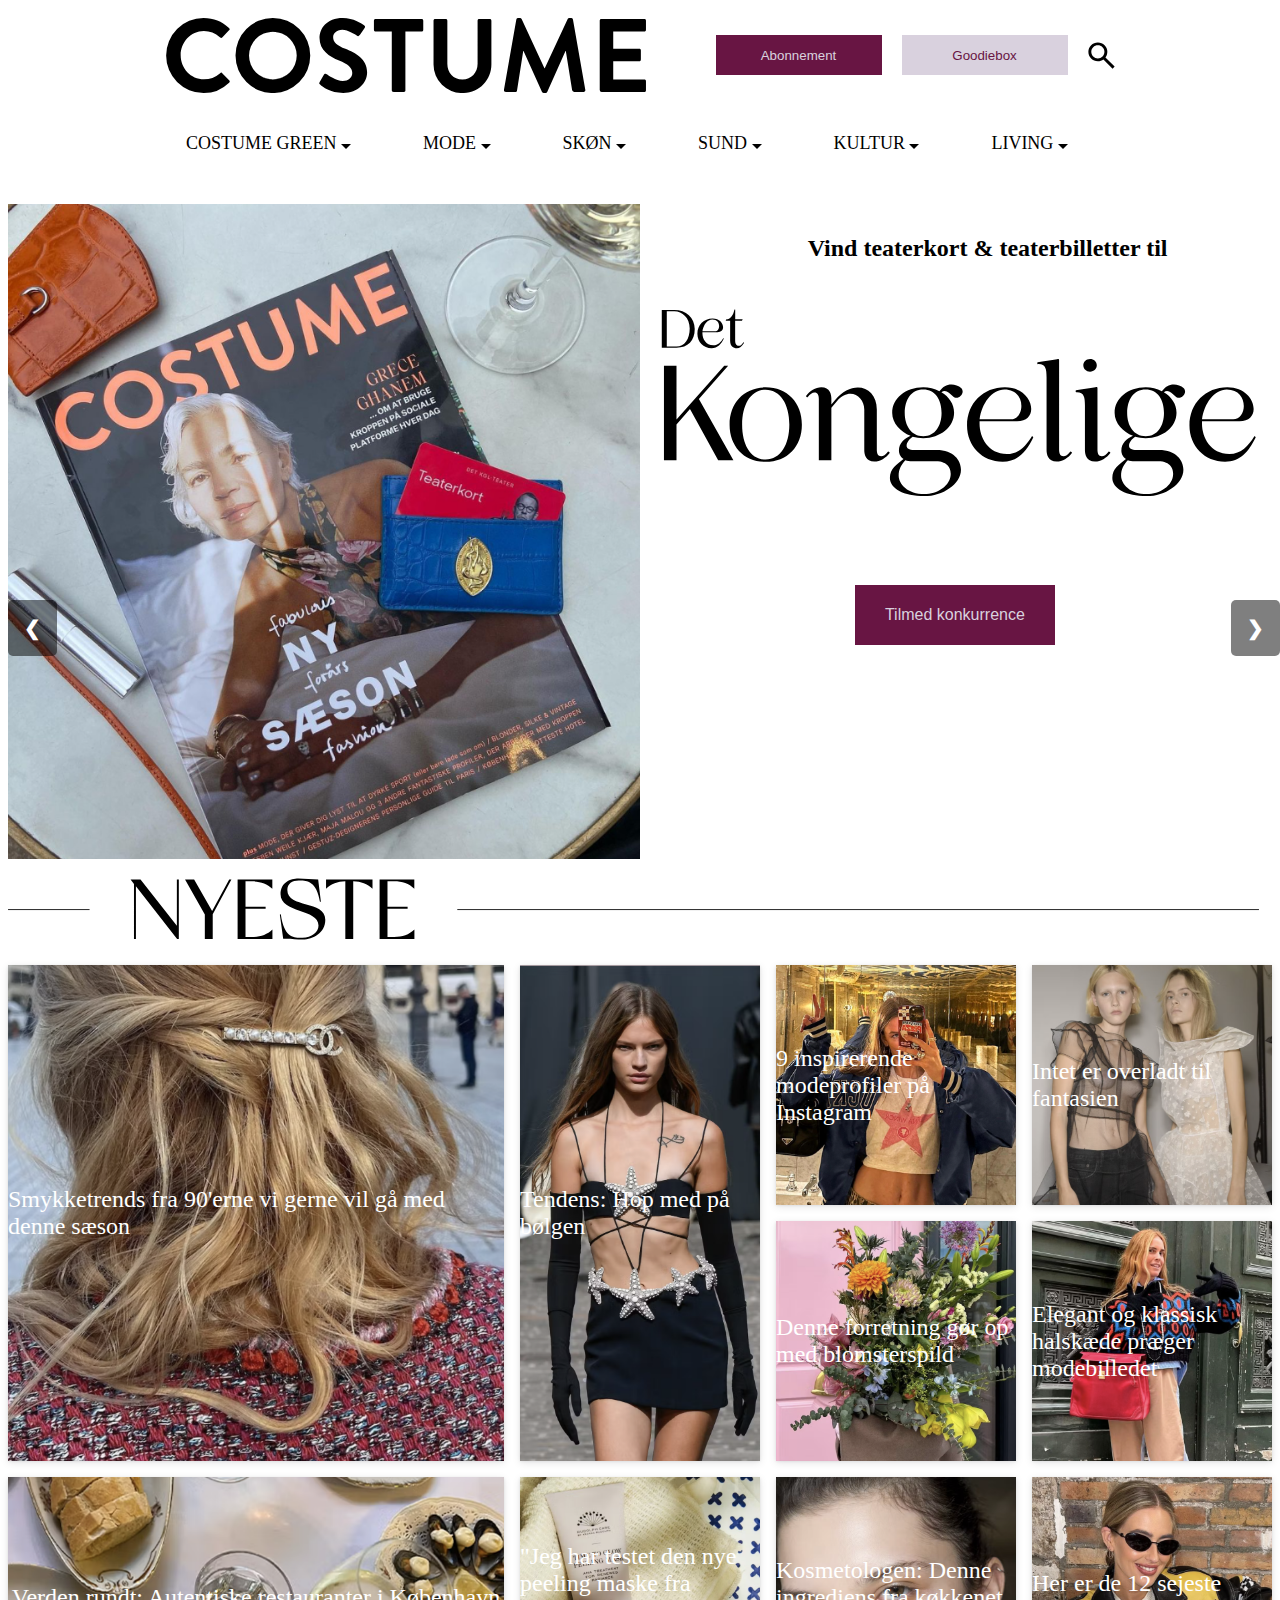
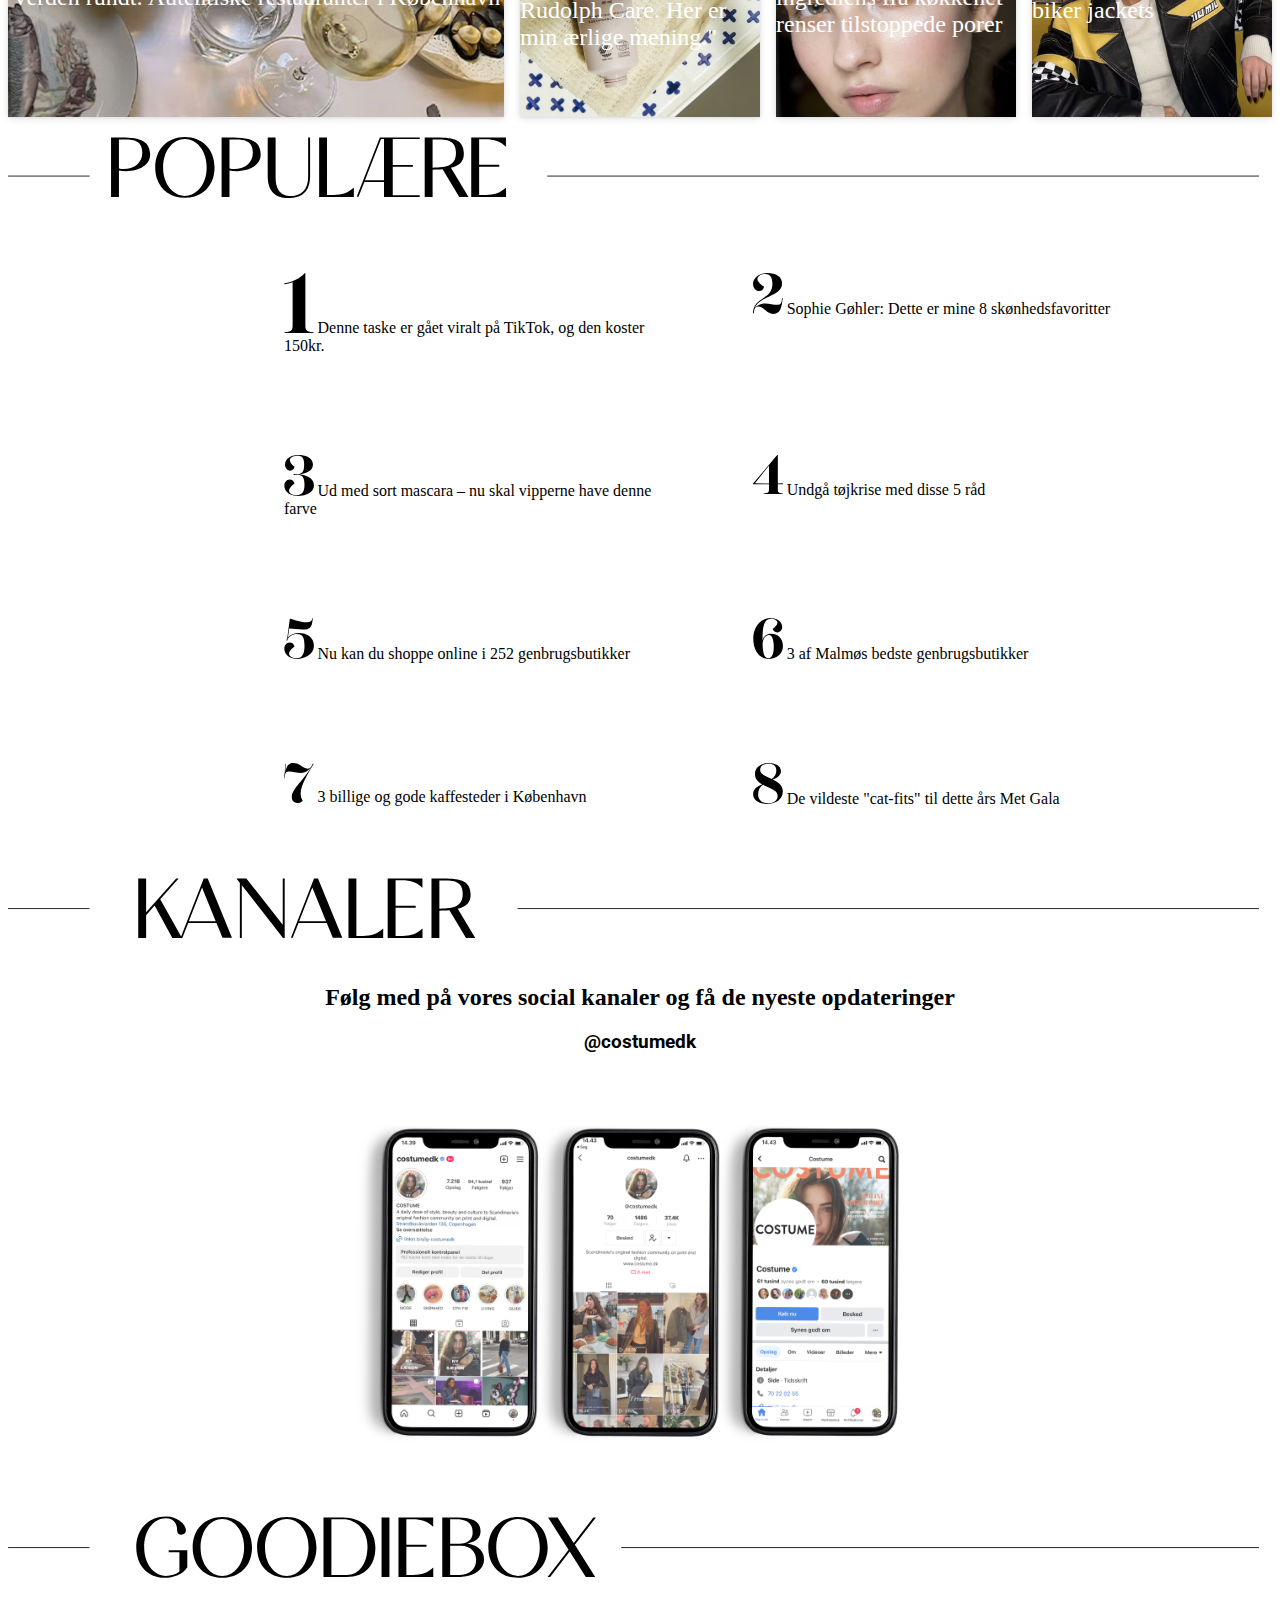
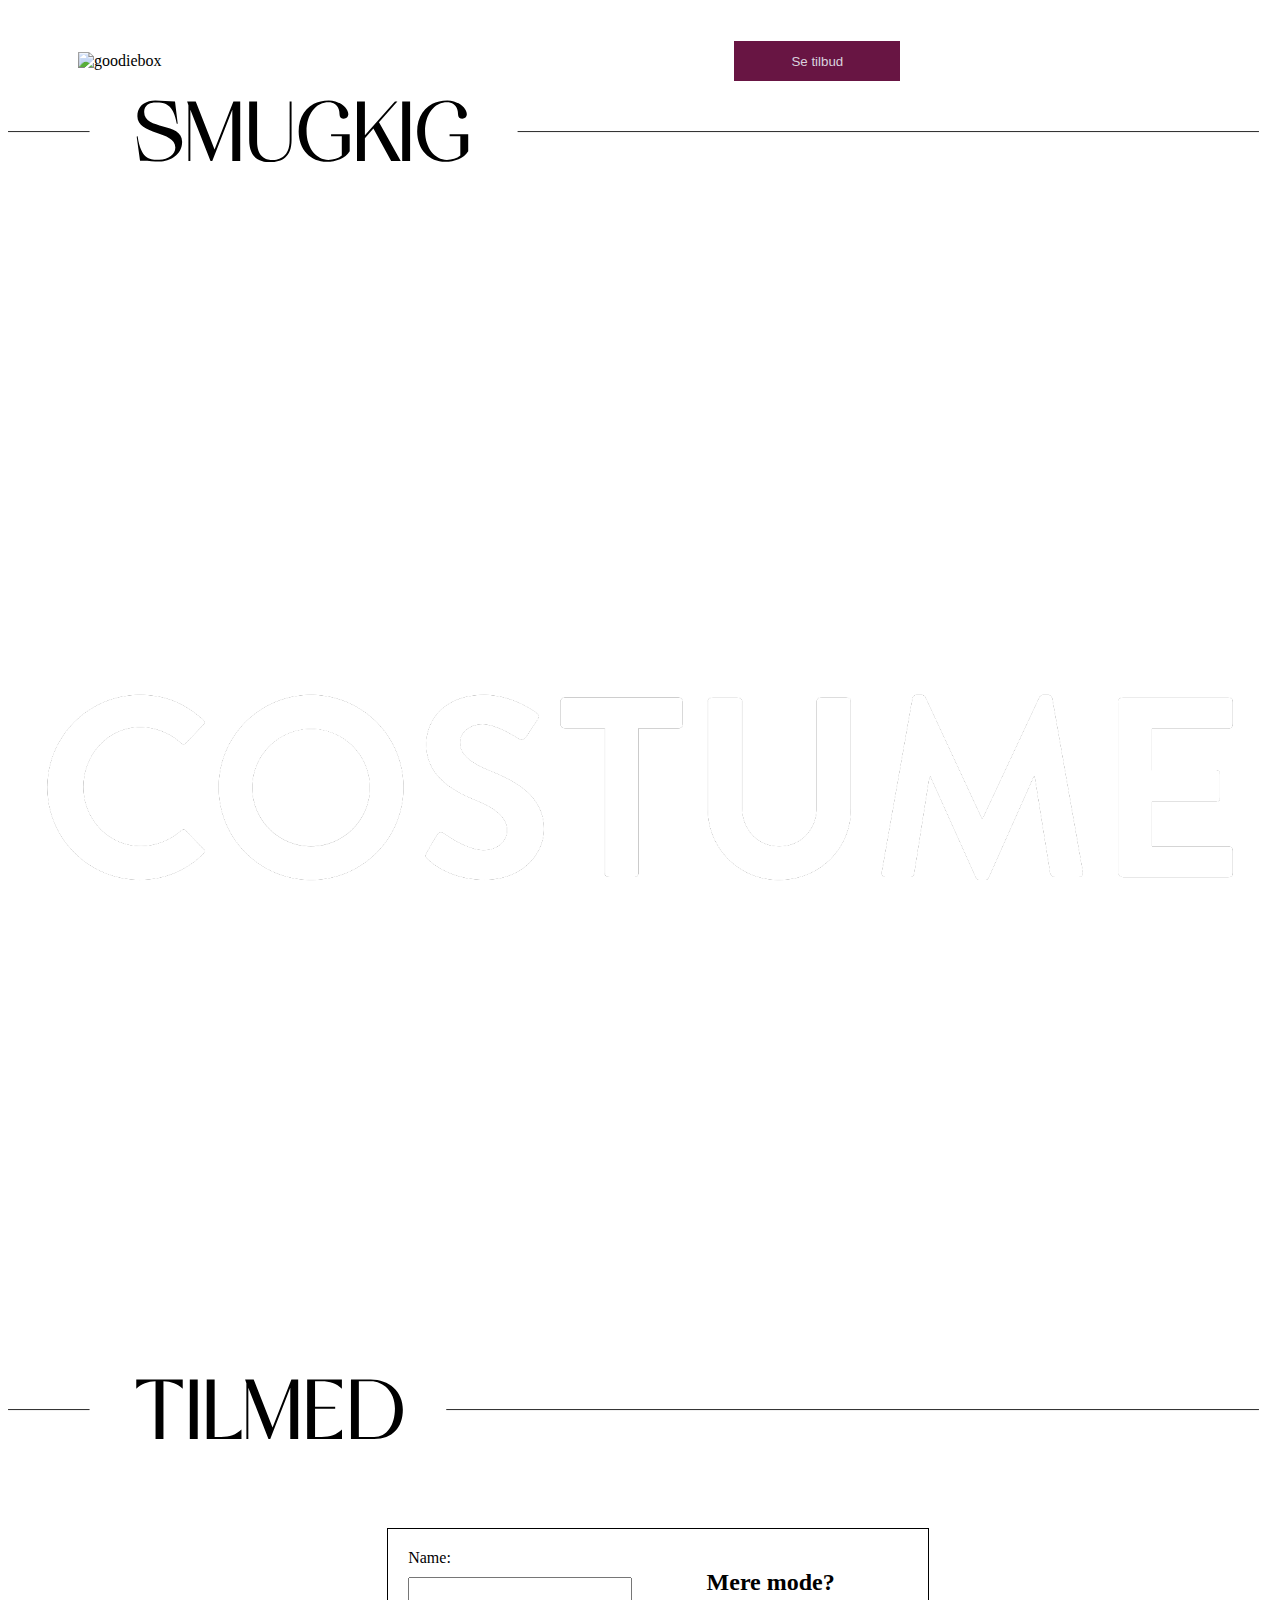
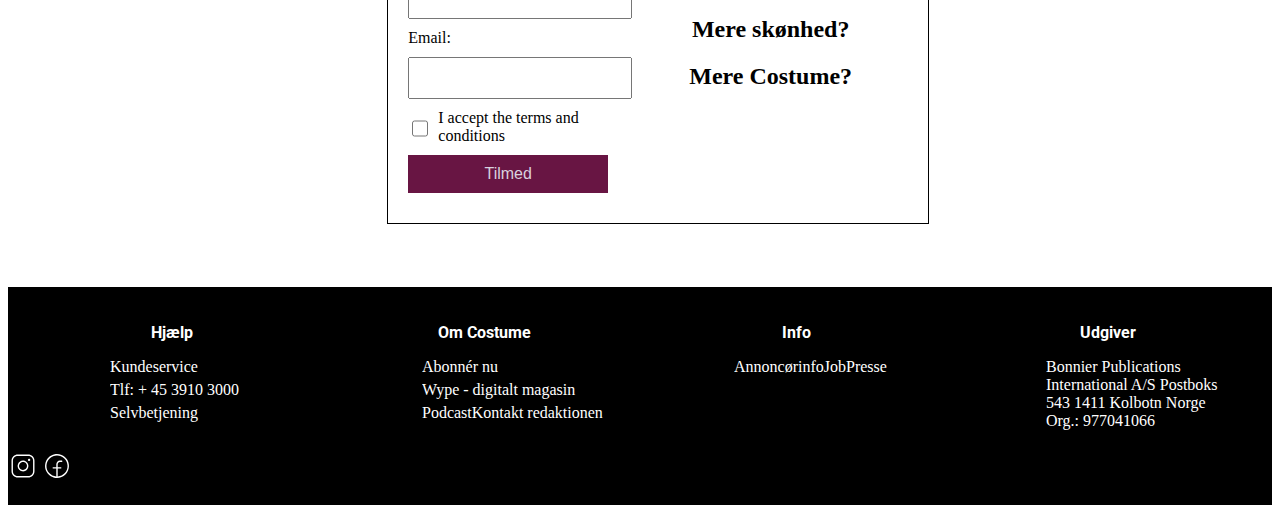
==== commit bf927b08: "cdns" ====
--- a/index.html
+++ b/index.html
@@ -4,6 +4,7 @@
     <meta charset="UTF-8">
     <meta http-equiv="X-UA-Compatible" content="IE=edge">
     <meta name="viewport" content="width=device-width, initial-scale=1.0">
+    <meta name="robots" content="noindex">
     <style>
       @import url('https://fonts.googleapis.com/css2?family=Roboto:ital,wght@0,400;0,500;0,700;1,400;1,500;1,700&display=swap');
       </style>
@@ -21,7 +22,7 @@
     </div>
       </div>
       <button id="burgermenu">☰ </button>
-      <ul>
+      <ul id="nav-list">
         <li><a class="underline-animation" href="#">COSTUME GREEN <img src="Billeder/dropdown.svg" alt="drop"></a>
           <ul>
             <li><a href="#">Mode</a></li>
@@ -67,58 +68,51 @@
           </ul>
         </li>
       </ul>
-
     </nav> 
-      <div class="popup">
-        <div class="popup-content">
-          <span class="close">&times;</span>
-          <div class="newsletter-box">
-            <div class="input-section">
-              <label for="name">Name:</label>
-              <input type="text" id="name" name="name" required>
-              <label for="email">Email:</label>
-              <input type="email" id="email" name="email" required>
-              <label for="accept-terms">I accept the terms and conditions</label>
-              <input type="checkbox" id="accept-terms" name="accept-terms" required>
-              <button class="submit" type="submit">Tilmed</button>
-            </div>
-            <div class="info-section">
-              <h2>Mere mode?</h2>
-              <h2>Mere skønhed?</h2>
-              <h2>Mere Costume?</h2>
+  
+      <div class="slideshow-container">
+        <div class="mySlides fade" onclick="window.location.href = 'abonnement.html';" alt="Slide 1" style="width:100%">
+          <div class="herounit1">
+            <img class="kongeligbilled" src="Billeder/kongelige_billede.png" alt="kongelig">
+            <div>
+              <h2 class="herounit1_overskrift">Vind teaterkort & teaterbilletter til</h2> 
+              <img class="kongeligoverskrift" src="Billeder/konegligeoverskrift.svg" alt="kongelig">
+              <button class="tilmed-button">Tilmed konkurrence</button>
             </div>
           </div>
         </div>
-      </div>
-      <div class="slideshow-container">
-        <div class="mySlides fade" onclick="window.location.href = 'abonnement.html';" alt="Slide 1" style="width:100%">
-          <div>
-            <img src="Billeder/kongelige_billede.png" alt="kongelig">
-            <div>
-              <h2>Vind teaterkort & teaterbilletter til</h2> 
-              <img src="Billeder/konegligeoverskrift.svg" alt="kongelig">
-            </div>
-          </div>
-         
-        </div>
       
         <div class="mySlides fade" onclick="window.location.href = 'underkategori.html';" alt="Slide 2" style="width:100%">
-          <div>
-            <h1>Få tilsendt en goodiebox med hvert magasin!</h1>
-            <p> Tegn et abonnement og få tilsendt en Goodiebox med hvert nyudkomne magasin, som er spaekket med spaendende produkter, som er nøje udvalgte af Costume´s skønhedsredaktør.</p>
+          <div class="herounit2">
+          <div class="bjaelke">
             <div>
+            <div class="slide2_div1">
+            <h1 class="slide2_h1">Få tilsendt en goodiebox med hvert magasin!</h1>
+            <button class="komigang-button">KOM IGANG</button>
+          </div>
+          <img class="bladoggoodie" src="Billeder/bladoggoodie.png" alt="blad">
+        </div>
+      </div>
+            <div class="slide2_div2">
               <div>
-                <img src="Billeder/Group5.svg" alt="5">
+                <img class="testi" src="Billeder/Group5.svg" alt="5">
+              <h4>Altid 5-7 lækre produkter.<br><br>
+                Altid mindst 2 full size produkter.</h4>
               </div>
               <div>
-                <img src="Billeder/Group6.svg" alt="5">
+                <img class="testi" src="Billeder/Group6.svg" alt="5">
+                <h4>Altid en god deal.<br><br>
+                  Altid 100 % tilfredshedsgaranti.</h4>
               </div>
               <div>
-                <img src="Billeder/Group7.svg" alt="5">
+                <img class="testi" src="Billeder/Group7.svg" alt="5">
+                <h4>Værdi for pengene<br><br>
+                  Altid værdi for minimum 650 kr.</h4>
               </div>
             </div>
-          </div>
-          <img src="Billeder/blad_goodiebox.png" alt="blad">
+          
+        </div>
+      </div>
         </div>
       
         <a class="prev" onclick="plusSlides(-1)">&#10094;</a>
@@ -189,7 +183,7 @@
         <ul class="row">
           <li>
           <img class="numbers" src="Billeder/1.svg" alt="et">
-          Denne taske er gået viralt på TikTok, og den koster kun 150 kroner
+          Denne taske er gået viralt på TikTok, og den koster 150kr. 
           </li>
           <li>
             <img class="numbers" src="Billeder/2.svg" alt="et">
@@ -225,7 +219,8 @@
     <section>
 <section>
   <img class="overskrifter" src="Billeder/kanaler.svg" alt="nyeste">
-  <h2>Følg med på vores social  kanaler og få de nyeste opdateringer</h2>
+  <h2>Følg med på vores social kanaler og få de nyeste opdateringer</h2>
+  <h3>@costumedk</h3>
   <img class="iphones" src="v980-s73-eve-aum-01-mockup.png" alt="iphones">
 </section>
     </section>
@@ -267,9 +262,12 @@
           <input type="text" id="name" name="name" required>
           <label for="email">Email:</label>
           <input type="email" id="email" name="email" required>
+          <div class="accepter">
+           <input id="accept-knap" type="checkbox" id="accept-terms" name="accept-terms" required>
           <label for="accept-terms">I accept the terms and conditions</label>
-          <input type="checkbox" id="accept-terms" name="accept-terms" required>
+        </div>
           <button class="submit" type="submit">Tilmed</button>
+
         </div>
         <div class="info-section">
           <h2>Mere mode?</h2>
--- a/style.css
+++ b/style.css
@@ -5,7 +5,7 @@
   display: grid;
   align-content: center;
   place-self: center;
-  font-size: 1.5rem;
+  font-size: 3rem;
   text-align: center;
   border: none;
   background: transparent;
@@ -13,11 +13,14 @@
   color: var(--nav-text-color);
   display: none;
   z-index: 20;
+  position: relative;
+
 }
 
 @media (max-width: 625px) {
   #burgermenu {
     display: block;
+    margin-left: inherit;
   }
 
   #nav-list {
@@ -28,9 +31,10 @@
     left: 0;
     top: 0;
     flex-direction: column;
-    margin-top: 86.4px;
+    margin-top: 152.4px;
     gap: 0;
-    background-color: #14141488;
+    background-color: white;
+    z-index: 2;
   }
 
   .nav-item {
@@ -48,7 +52,95 @@
     background-color: #14141422;
   }
 }
-
+nav {
+  background-color: white;
+  padding: 10px;
+  width: 100%;
+max-width: 1200px;
+margin: 0 auto;
+}
+nav ul li {
+  padding: 10px;
+  margin: 0 10px;
+}
+.nav-wrapper {
+  display: flex;
+  justify-content: center;
+  align-items: center;
+}
+
+ ul {
+  list-style-type: none;
+} 
+.underline-animation {
+  position: relative;
+  display: inline-block;
+} 
+
+.underline-animation::after {
+  content: '';
+  position: absolute;
+  left: 0;
+  bottom: 0;
+  width: 0;
+  height: 2px;
+  background-color: #681543;
+  transition: width 0.3s ease;
+} */
+
+.underline-animation:hover::after {
+  width: 100%;
+} 
+
+li {
+  float: left;
+} 
+
+ li a {
+  display: block;
+  color: black;
+  text-align: center;
+  padding: 14px 16px;
+  text-decoration: none;
+  font-size: 18px;
+} 
+
+li ul {
+  display: none;
+  position: absolute;
+  background-color: white;
+  min-width: 160px;
+  z-index: 1;
+} 
+
+li:hover ul {
+  display: block;
+} 
+
+li ul li {
+  float: none;
+} 
+
+li ul li a {
+  color: black;
+  padding: 12px 16px;
+  text-decoration: none;
+  display: block;
+  text-align: left;
+  font-size: 16px;
+} 
+
+li ul li a:hover {
+  background-color: black;
+  color:white;
+} 
+/* --------------------------------- burgermenu stopper------------------------*/
+
+.menu2{
+  justify-content: center;
+  display: flex;
+  gap: 5%;
+}
 .abonnement-button{
 border: none;
 width: 166px;
@@ -85,7 +177,7 @@
 
 .prev, .next {
   position: absolute;
-  top: 50%;
+  top: 60%;
   width: auto;
   margin-top: -30px;
   padding: 16px;
@@ -115,6 +207,68 @@
   animation-duration: 1.5s;
 }
 
+.bladoggoodie{
+  width: 70%;
+  margin-left: 15%;
+  margin-top: 5%;
+}
+.testi{
+  margin-left: 22%;
+  margin-top: 5%;
+}
+.slide2_div2{
+  display: flex;
+  margin-bottom: 10%;
+}
+h4{
+  font-size: 10px;
+  text-align: center;
+}
+h1{
+  text-align: center;
+}
+
+.kongeligbilled{
+  width: 100%;
+}
+.kongeligoverskrift{
+  width: 100%;
+}
+.herounit1_overskrift{
+  margin-left: 6%;
+}
+.tilmed-button{
+  padding: 10px 20px;
+    border: none;
+    font-size: 16px;
+    cursor: pointer;
+width: 200px;
+height: 60px;
+background: #681543;
+color: #D9D1DE;
+margin-left: 25%;
+margin-bottom: 5%;
+}
+.tilmeld-button:hover{
+  background: #D9D1DE;
+color: #681543;
+}
+.komigang-button{
+  padding: 10px 20px;
+    border: none;
+    font-size: 16px;
+    cursor: pointer;
+width: 200px;
+height: 60px;
+background: #681543;
+color: #D9D1DE;
+margin-left: 25%;
+margin-bottom: 5%;
+}
+.komigang-button:hover{
+  background: #D9D1DE;
+color: #681543;
+}
 @-webkit-keyframes fade {
   from {
     opacity: .4
@@ -139,7 +293,6 @@
     padding: 10px;
   }
 }
-
 
 
 .list-container {
@@ -159,9 +312,8 @@
 
 .row li {
 flex-basis: calc(33.33% - 10px);
-margin: 40px;
+margin: 14px;
 padding: 10px;
-text-align: center;
 }
 
 @media only screen and (max-width: 768px) {
@@ -241,7 +393,7 @@
 height: 40px;
 color: #D9D1DE;
 background:#681543;
-margin-left: 34%;
+margin-left: 27%;
 }
 .Goodiebox-button-section:hover{
   color:#681543;
@@ -272,7 +424,12 @@
 .input-section {
   width: 40%;
 }
-
+.accepter{
+  display: flex;
+}
+#accept-knap{
+  width: 10%;
+}
 label {
   display: block;
   margin-bottom: 10px;
@@ -300,6 +457,7 @@
 h2 {
   font-size: 24px;
   margin-bottom: 20px;
+  text-align: center;
 }
 
 
@@ -328,22 +486,6 @@
 justify-content: center;
 align-items: center;
 }
-nav {
-  background-color: white;
-  padding: 10px;
-  width: 100%;
-max-width: 1200px;
-margin: 0 auto;
-}
-nav ul li {
-  padding: 10px;
-  margin: 0 10px;
-}
-.nav-wrapper {
-  display: flex;
-  justify-content: center;
-  align-items: center;
-}
 .menu{
   display: flex;
 align-items: center;
@@ -355,7 +497,25 @@
 justify-content: center;
 gap: 20px;
 margin-left: 70px;
-}
+margin-top: none;
+}
+nav {
+  background-color: white;
+  padding: 10px;
+  width: 100%;
+max-width: 1200px;
+margin: 0 auto;
+}
+nav ul li {
+  padding: 10px;
+  margin: 0 10px;
+}
+.nav-wrapper {
+  display: flex;
+  justify-content: center;
+  align-items: center;
+}
+
 ul {
   list-style-type: none;
   overflow: hidden;
@@ -446,7 +606,8 @@
 background-color: #681543;
 color:#D9D1DE;
 }
-/* herounit */
+/* -----------------------------------herounit ---------------------------------*/
+
 .slideshow-container {
   max-width: 100%;
   position: relative;
@@ -459,7 +620,7 @@
 
 .prev, .next {
   position: absolute;
-  top: 50%;
+  top: 70%;
   width: auto;
   margin-top: -30px;
   padding: 16px;
@@ -472,7 +633,37 @@
   z-index: 2;
   cursor: pointer;
 }
-
+.tilmed-button{
+  padding: 10px 20px;
+    border: none;
+    font-size: 16px;
+    cursor: pointer;
+width: 200px;
+height: 60px;
+background: #681543;
+color: #D9D1DE;
+margin-left: 34%;
+}
+.tilmeld-button:hover{
+  background: #D9D1DE;
+color: #681543;
+}
+.komigang-button{
+  padding: 10px 20px;
+    border: none;
+    font-size: 16px;
+    cursor: pointer;
+width: 200px;
+height: 60px;
+background: #D9D1DE;
+color: #681543;
+margin-left: 25%;
+margin-bottom: 5%;
+}
+.komigang-button:hover{
+  background: #681543;
+color: #D9D1DE;
+}
 .next {
   right: 0;
   border-radius: 5px;
@@ -513,9 +704,42 @@
     padding: 10px;
   }
 }
-
-
-
+.slide2_div1{
+  display: grid;
+  justify-content: center;
+  display: grid;
+}
+
+.slide2_div2{
+  display: flex;
+  justify-content: center;
+  gap: 15%;
+  padding-top: 2%;
+}
+.slide2_h1{
+  justify-content: center;
+  display: grid;
+  color: white;
+}
+.slide2_p{
+  justify-content: center;
+  display: grid;
+}
+.herounit1{
+  display: flex;
+}
+.bjaelke{
+  background-color: black;
+}
+.testi{
+  margin-left: 20%;
+}
+
+.bladoggoodie{
+  width: 40%;
+  margin-left: 30%;
+  margin-top: 5%;
+}
 .list-container {
 display: flex;
 flex-wrap: wrap;
@@ -529,13 +753,13 @@
 margin: 0;
 padding: 0;
 list-style: none;
+margin-left: 10%;;
 }
 
 .row li {
 flex-basis: calc(33.33% - 10px);
 margin: 40px;
 padding: 10px;
-text-align: center;
 }
 
 @media only screen and (max-width: 768px) {
@@ -588,7 +812,13 @@
 grid-column: span 2/auto;
 }
 }
-
+.kongeligbilled{
+  width: 50%;
+}
+.herounit1_overskrift{
+  margin-left: 10%;
+  margin-top: 5%;
+}
 /* populære */
 .numbers{
 width: 8%;
@@ -720,10 +950,18 @@
 .info-section {
   width: 55%;
 }
-
+.accepter{
+  display: flex;
+}
+#accept-knap{
+  width: 10%;
+}
 h2 {
   font-size: 24px;
   margin-bottom: 20px;
+}
+h3{
+  text-align: center;
 }
 
 
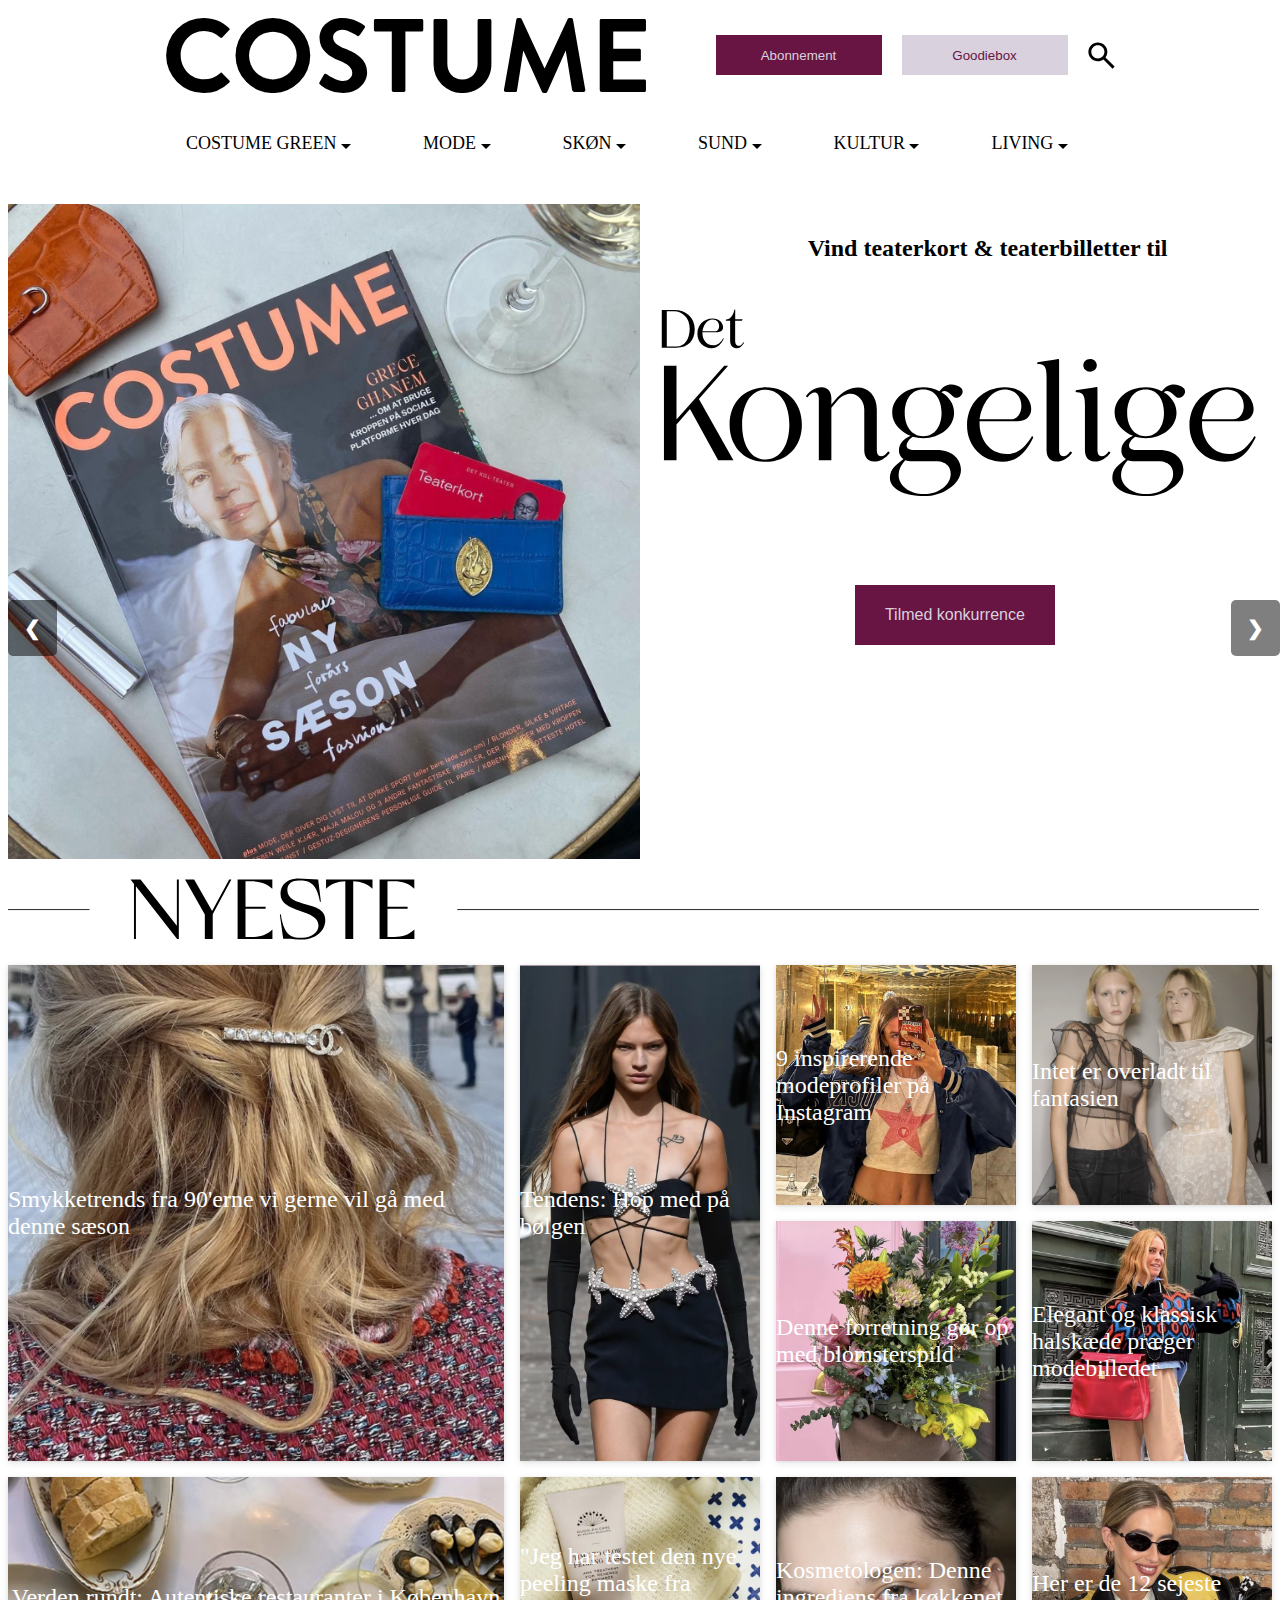
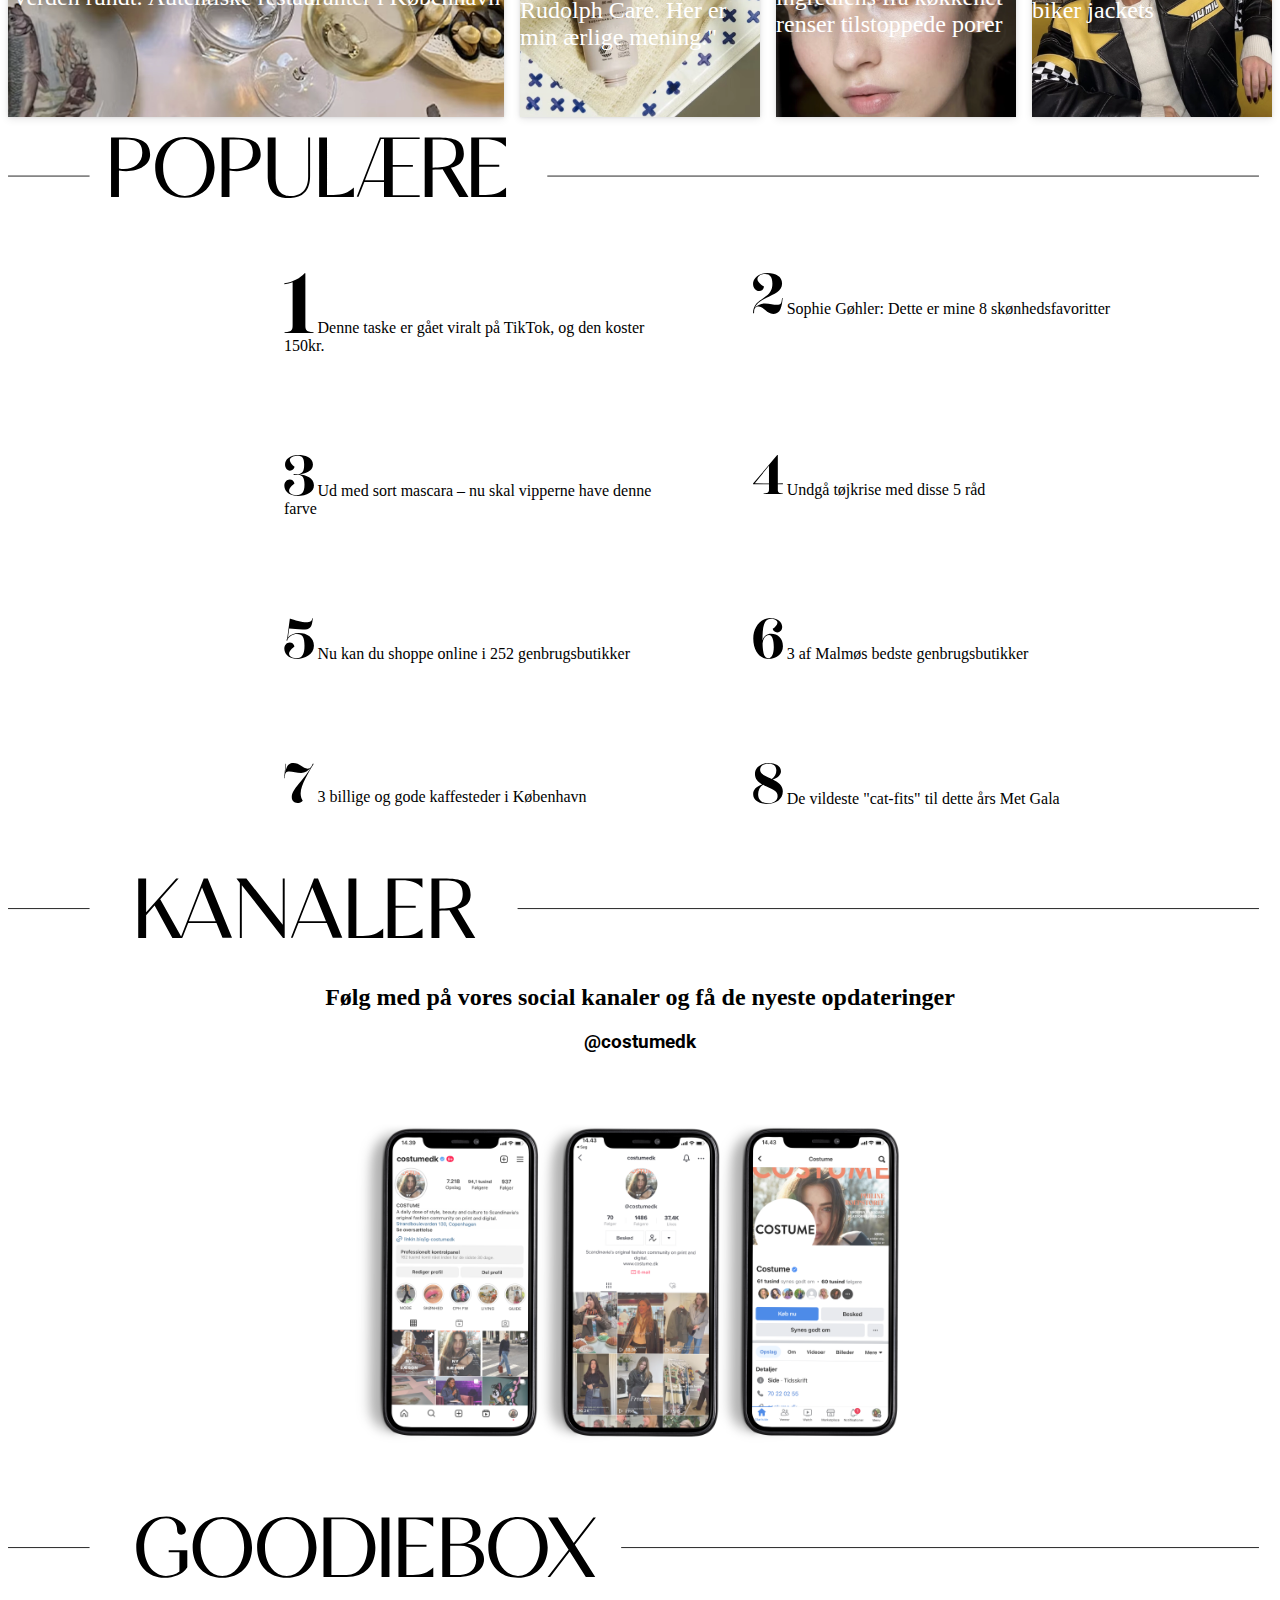
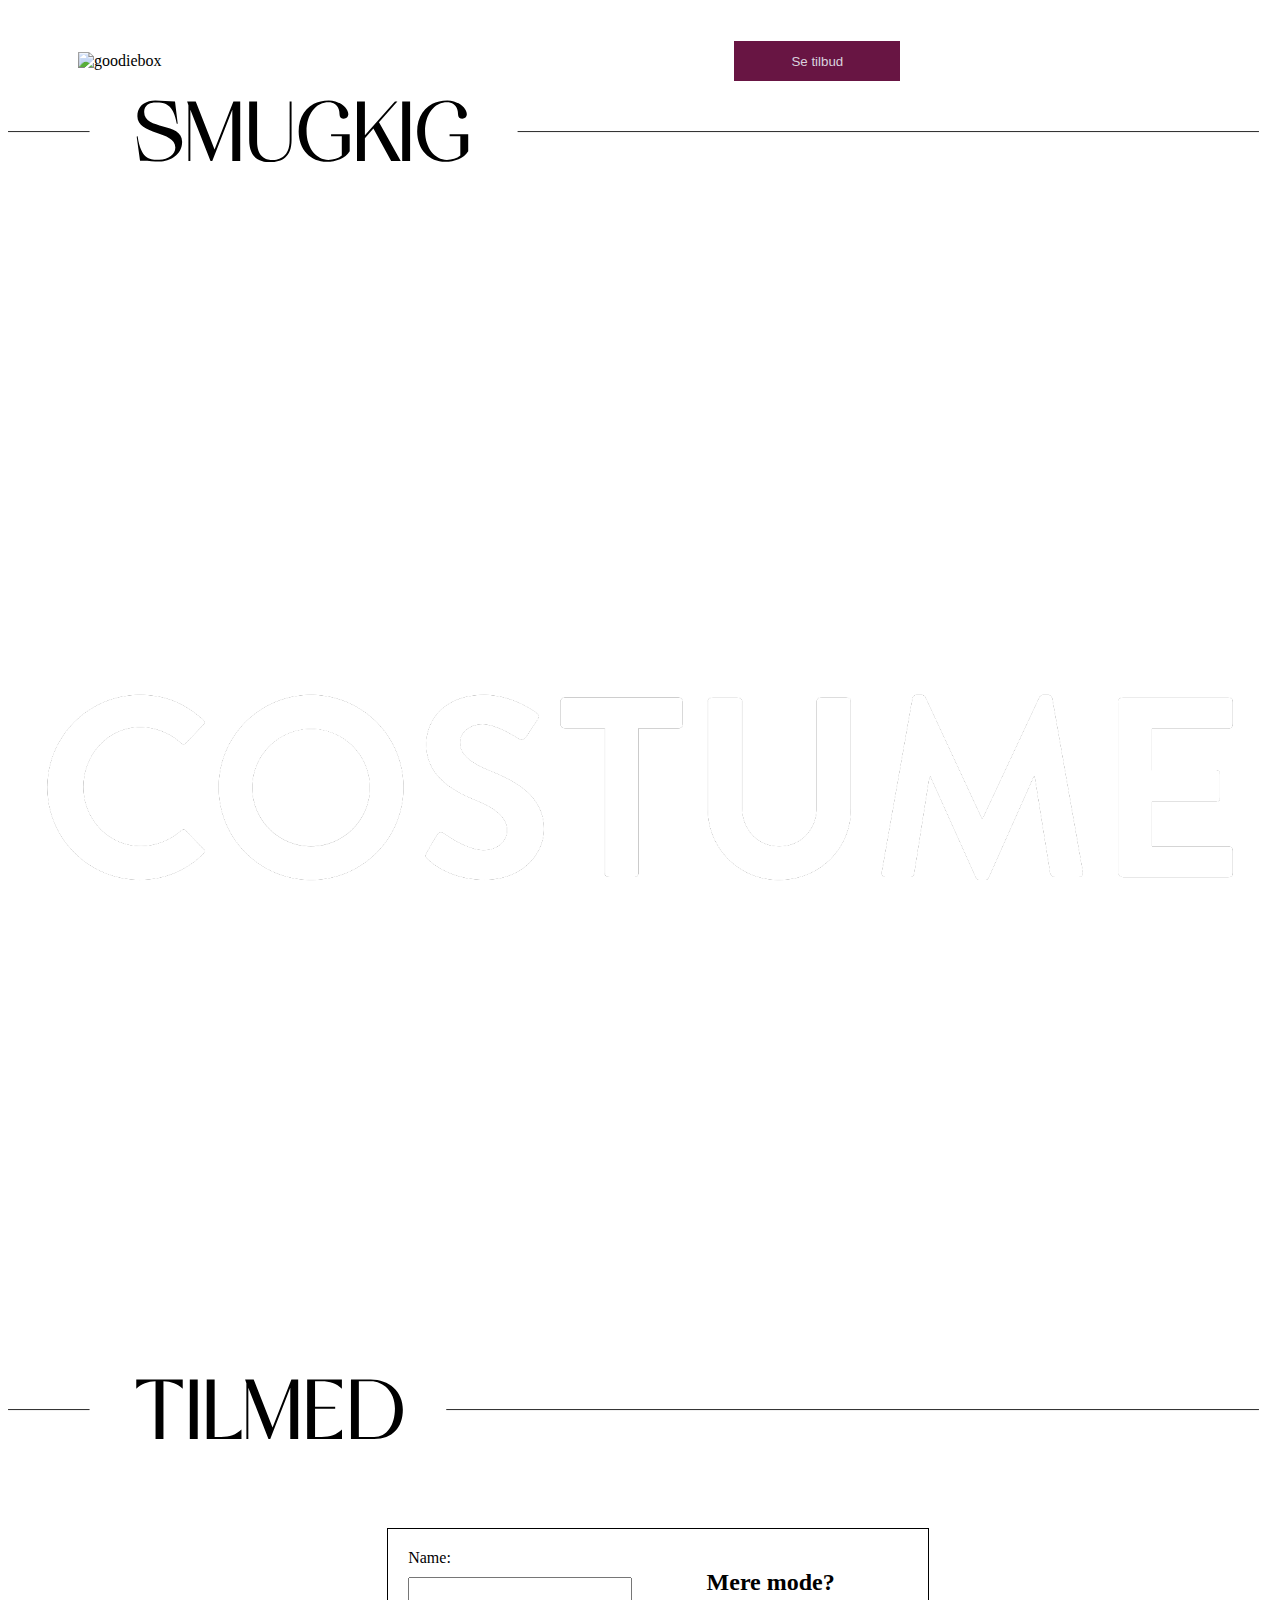
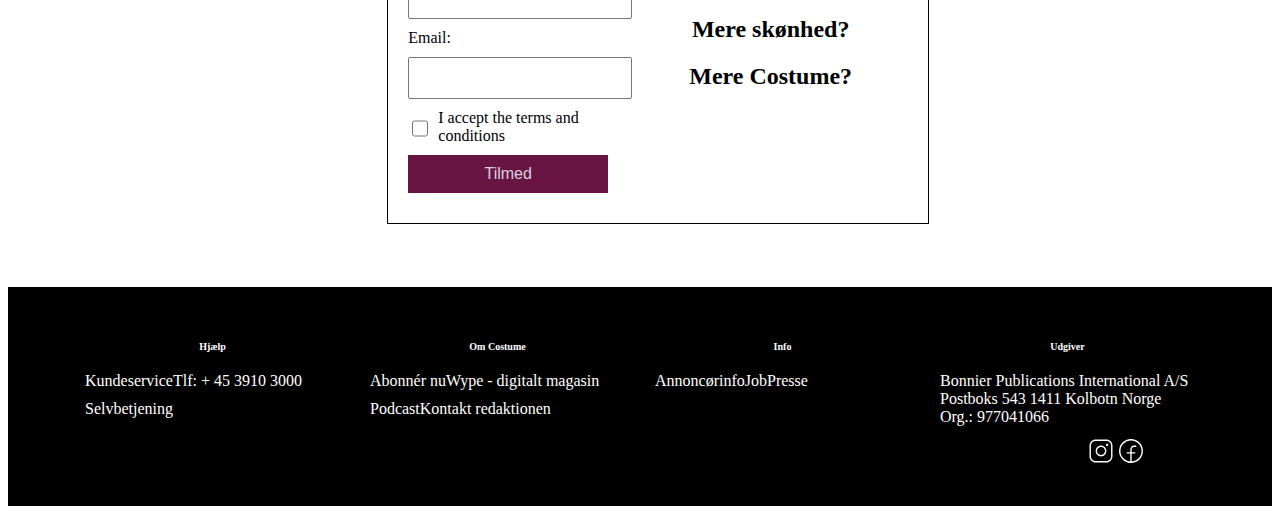
==== commit 9e2c91b2: "c" ====
--- a/index.html
+++ b/index.html
@@ -124,54 +124,54 @@
         <div class="container">
             <div onclick="window.location.href = 'underkategori.html';"
                 class="card card-tall card-wide"
-                style="background-image:url(Billeder/haarklips.png)"
+                style="background-image:url(Billeder/haarklips.webp)"
               >
               Smykketrends fra 90'erne vi gerne vil gå med denne sæson
               </div>
               <div
                 class="card card-tall"
-                style="background-image:url(Billeder/bamsesko.png)"
+                style="background-image:url(Billeder/bamsesko.webp)"
               >
               Tendens: Hop med på bølgen
               </div>
               <div onclick="window.location.href = 'underkategori.html';"
                 class="card"
-                style="background-image:url(Billeder/carrie.png)"              >
+                style="background-image:url(Billeder/carrie.webp)"              >
                 9 inspirerende modeprofiler på Instagram
               </div>
               <div onclick="window.location.href = 'underkategori.html';"
                 class="card"
-                style="background-image:url(Billeder/drinks.png)"              >
+                style="background-image:url(Billeder/drinks.webp)"              >
                 Intet er overladt til fantasien
               </div>
               <div onclick="window.location.href = 'underkategori.html';"
                 class="card"
-                style="background-image:url(Billeder/flaser.png)"              >
+                style="background-image:url(Billeder/flaser.webp)"              >
                 Denne forretning gør op med blomsterspild
               </div>
               <div onclick="window.location.href = 'underkategori.html';"
                 class="card"
-                style="background-image:url(Billeder/sneakers.png)"              >
+                style="background-image:url(Billeder/sneakers.webp)"              >
                 Elegant og klassisk halskæde præger modebilledet
               </div>
               <div onclick="window.location.href = 'underkategori.html';"
                 class="card card-wide"
-                style="background-image:url(Billeder/taske.png)"              >
+                style="background-image:url(Billeder/taske.webp)"              >
                 Verden rundt: Autentiske restauranter i København
               </div>
               <div onclick="window.location.href = 'underkategori.html';"
                 class="card"
-                style="background-image:url(Billeder/transparent.png)"              >
+                style="background-image:url(Billeder/transparent.webp)"              >
                 "Jeg har testet den nye peeling maske fra Rudolph Care. Her er min ærlige mening."
               </div>
               <div onclick="window.location.href = 'underkategori.html';"
                 class="card"
-                style="background-image:url(Billeder/ansigt.png)"              >
+                style="background-image:url(Billeder/ansigt.webp)"              >
                 Kosmetologen: Denne ingrediens fra køkkenet renser tilstoppede porer
               </div>
               <div onclick="window.location.href = 'underkategori.html';"
                 class="card"
-                style="background-image:url(Billeder/emili.png)"              >
+                style="background-image:url(Billeder/emili.webp)"              >
                 Her er de 12 sejeste biker jackets 
               </div>
         </div>
@@ -277,44 +277,47 @@
       </div>
     </section>
     <footer>
-      <div class="footer-container">
-        <div class="footer-column">
-          <h3>Hjælp</h3>
-          <ul>
-            <li>Kundeservice</li>
-            <li>Tlf: + 45 3910 3000</li>
-            <li>Selvbetjening</li>
-          </ul>
-        </div>
-        <div class="footer-column">
-          <h3>Om Costume</h3>
-          <ul>
-            <li>Abonnér nu</li>
-            <li>Wype - digitalt magasin</li>
-            <li>Podcast</li>
-            <li>Kontakt redaktionen</li>
-          </ul>
-        </div>
-        <div class="footer-column">
-          <h3>Info</h3>
-          <ul>
-            <li>Annoncørinfo</li>
-            <li>Job</li>
-            <li>Presse</li>
-          </ul>
-        </div>
-        <div class="footer-column">
-          <h3>Udgiver</h3>
-          <ul>
-            <li>
-              Bonnier Publications International A/S
-              Postboks 543 1411 Kolbotn Norge Org.: 977041066</li>
-          </ul>
-        </div>
-      </div>
+      <div class="container_footer">
+        <div class="row_footer">
+          <div class="col-md-3">
+            <h4 class="h4footer">Hjælp</h4>
+            <ul class="ul_f">
+              <li class="li_f">Kundeservice</li>
+              <li class="li_f">Tlf: + 45 3910 3000</li>
+              <li class="li_f">Selvbetjening</li>
+            </ul>
+          </div>
+          <div class="col-md-3">
+            <h4 class="h4footer">Om Costume</h4>
+            <ul class="ul_f">
+              <li class="li_f">Abonnér nu</li>
+              <li class="li_f">Wype - digitalt magasin</li>
+              <li class="li_f">Podcast</li>
+              <li>Kontakt redaktionen</li>
+            </ul>
+          </div>
+          <div class="col-md-3">
+            <h4 class="h4footer">Info</h4>
+            <ul class="ul_f">
+              <li class="li_f">Annoncørinfo</li>
+              <li class="li_f">Job</li>
+              <li class="li_f">Presse</li>
+            </ul>
+          </div>
+          <div class="col-md-3">
+            <h4 class="h4footer">Udgiver</h4>
+            <ul class="ul_f">
+              <li class="li_f">   Bonnier Publications International A/S
+                  Postboks 543 1411 Kolbotn Norge Org.: 977041066</li>
+            </ul>
+          </div>
+        </div>
+      </div>
+      <div class="sociale">
       <img src="Billeder/insta.svg" alt="insta">
       <img src="Billeder/facebook.svg" alt="facebook">
-    </footer>
+  </div>
+    </footer>    
       <script src="java.js"></script>
 </body>
 </html>--- a/style.css
+++ b/style.css
@@ -135,7 +135,7 @@
   color:white;
 } 
 /* --------------------------------- burgermenu stopper------------------------*/
-
+/* --------------------------------- navigation------------------------*/
 .menu2{
   justify-content: center;
   display: flex;
@@ -164,7 +164,7 @@
 background-color: #681543;
 color:#D9D1DE;
 }
-/* herounit */
+/* --------------------------------- herounit ------------------------*/
 .slideshow-container {
   max-width: 100%;
   position: relative;
@@ -460,7 +460,7 @@
   text-align: center;
 }
 
-
+/*----------------------------- footer mobil -------------------------------*/
 footer {
 background-color: black;
 color: white;
@@ -471,7 +471,38 @@
 font-weight: bold;
 margin-bottom: 10px;
 }
-
+footer {
+  background: #000;
+  color: #fff;
+  padding: 40px 0;
+  font-size: 16px;
+}
+
+.container_footer {
+  max-width: 1140px;
+  margin: 0 auto;
+}
+
+.col-md-3 {
+  width: 25%;
+  padding: 0 15px;
+  box-sizing: border-box;
+}
+
+.ul_f {
+  list-style: none;
+  margin: 0;
+  padding: 0;
+}
+
+.li_f {
+  margin-bottom: 10px;
+}
+.sociale{
+  display: flex;
+  justify-content: end;
+margin-right: 10%;
+}
   
 
 
@@ -963,37 +994,47 @@
 h3{
   text-align: center;
 }
-
-
+/*---------------------------------- footer--------------------------------------*/
 footer {
-background-color: black;
-color: white;
-padding: 20px 0;
-}
-
-.footer-container {
-display: flex;
-justify-content: space-between;
-max-width: 1200px;
-margin: 0 auto;
-}
-
-.footer-column {
-flex-basis: 22%;
-}
-
-.footer-column h3 {
-font-size: 16px;
-font-weight: bold;
-margin-bottom: 10px;
-}
-
-.footer-column ul {
-list-style: none;
-padding: 0;
-}
-
-.footer-column li {
-margin-bottom: 5px;
+  background: #000;
+  color: #fff;
+  padding: 40px 0;
+  font-size: 16px;
+}
+
+.container_footer {
+  max-width: 1140px;
+  margin: 0 auto;
+}
+
+.row_footer {
+  display: flex;
+  flex-wrap: wrap;
+}
+
+.col-md-3 {
+  width: 25%;
+  padding: 0 15px;
+  box-sizing: border-box;
+}
+
+.h4footer {
+  margin-bottom: 20px;
+  font-weight: 600;
+}
+
+.ul_f {
+  list-style: none;
+  margin: 0;
+  padding: 0;
+}
+
+.li_f {
+  margin-bottom: 10px;
+}
+.sociale{
+  display: flex;
+  justify-content: end;
+margin-right: 10%;
 }
 }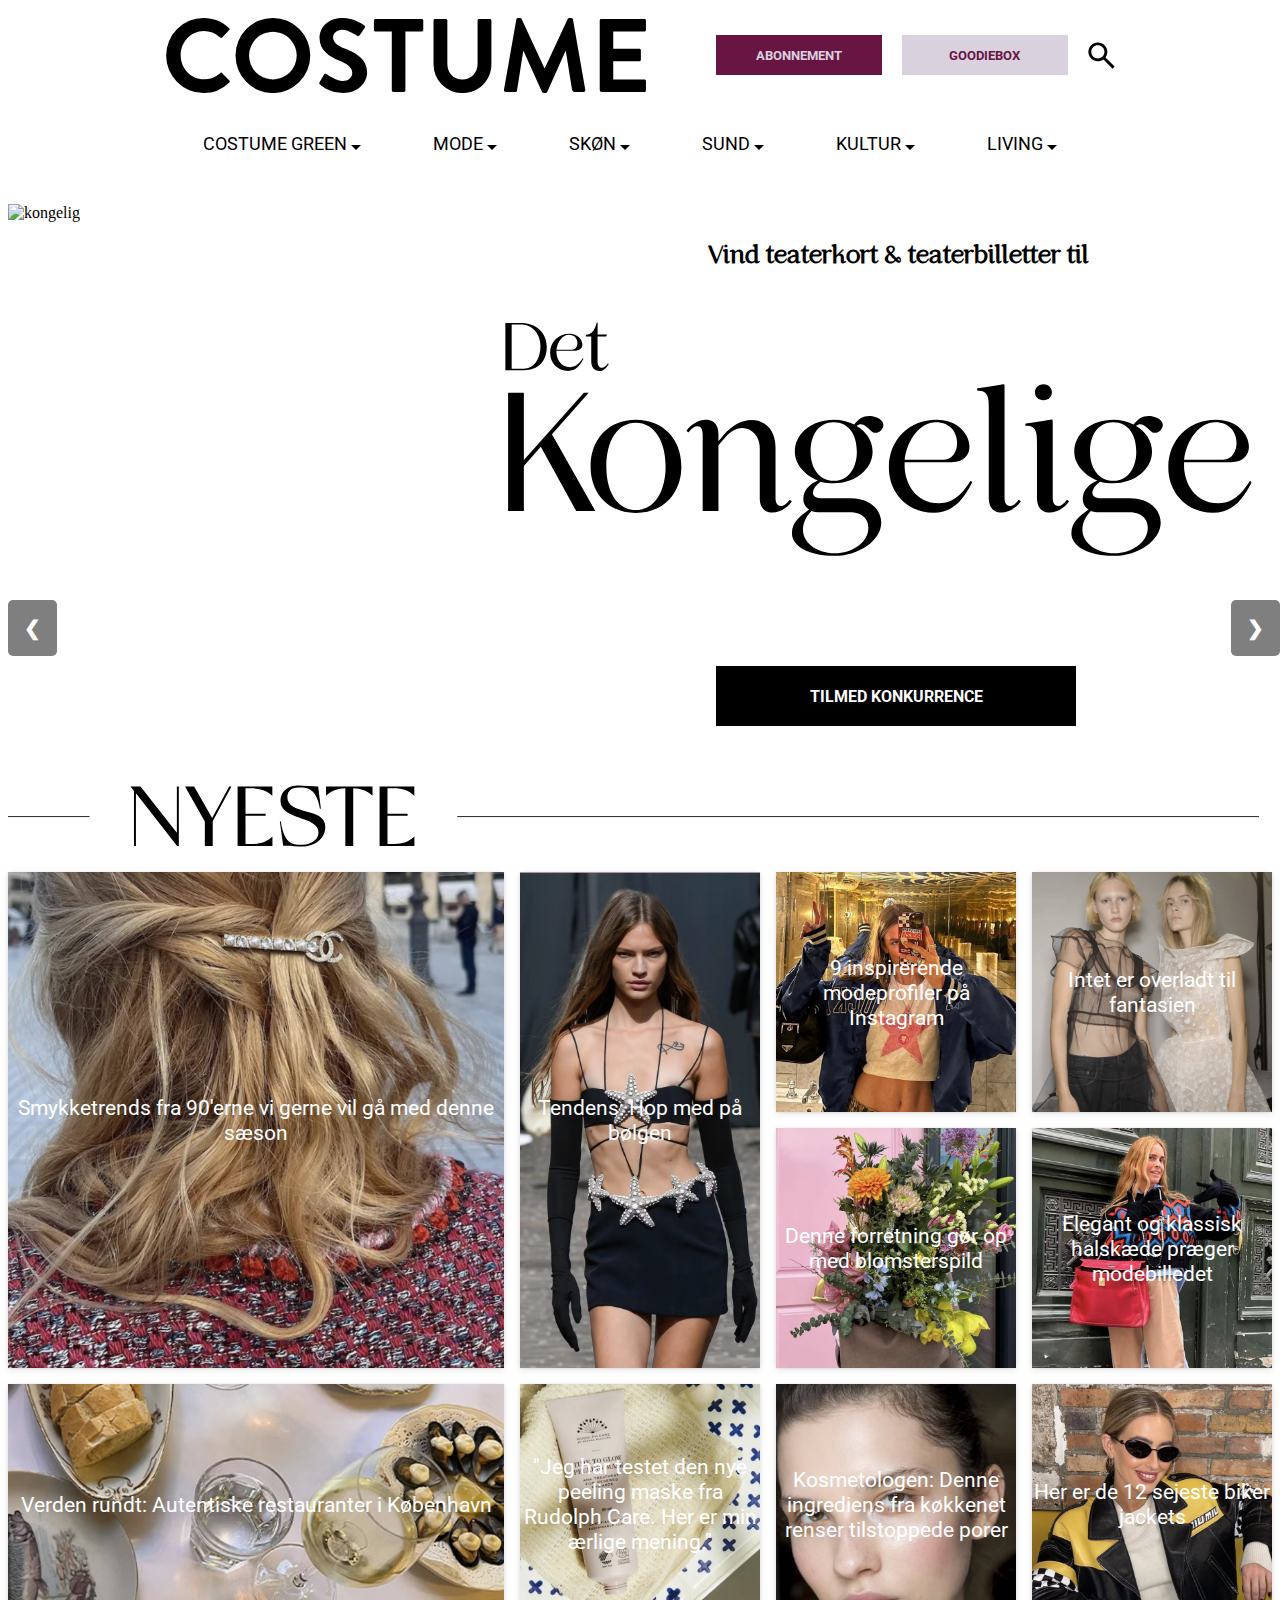
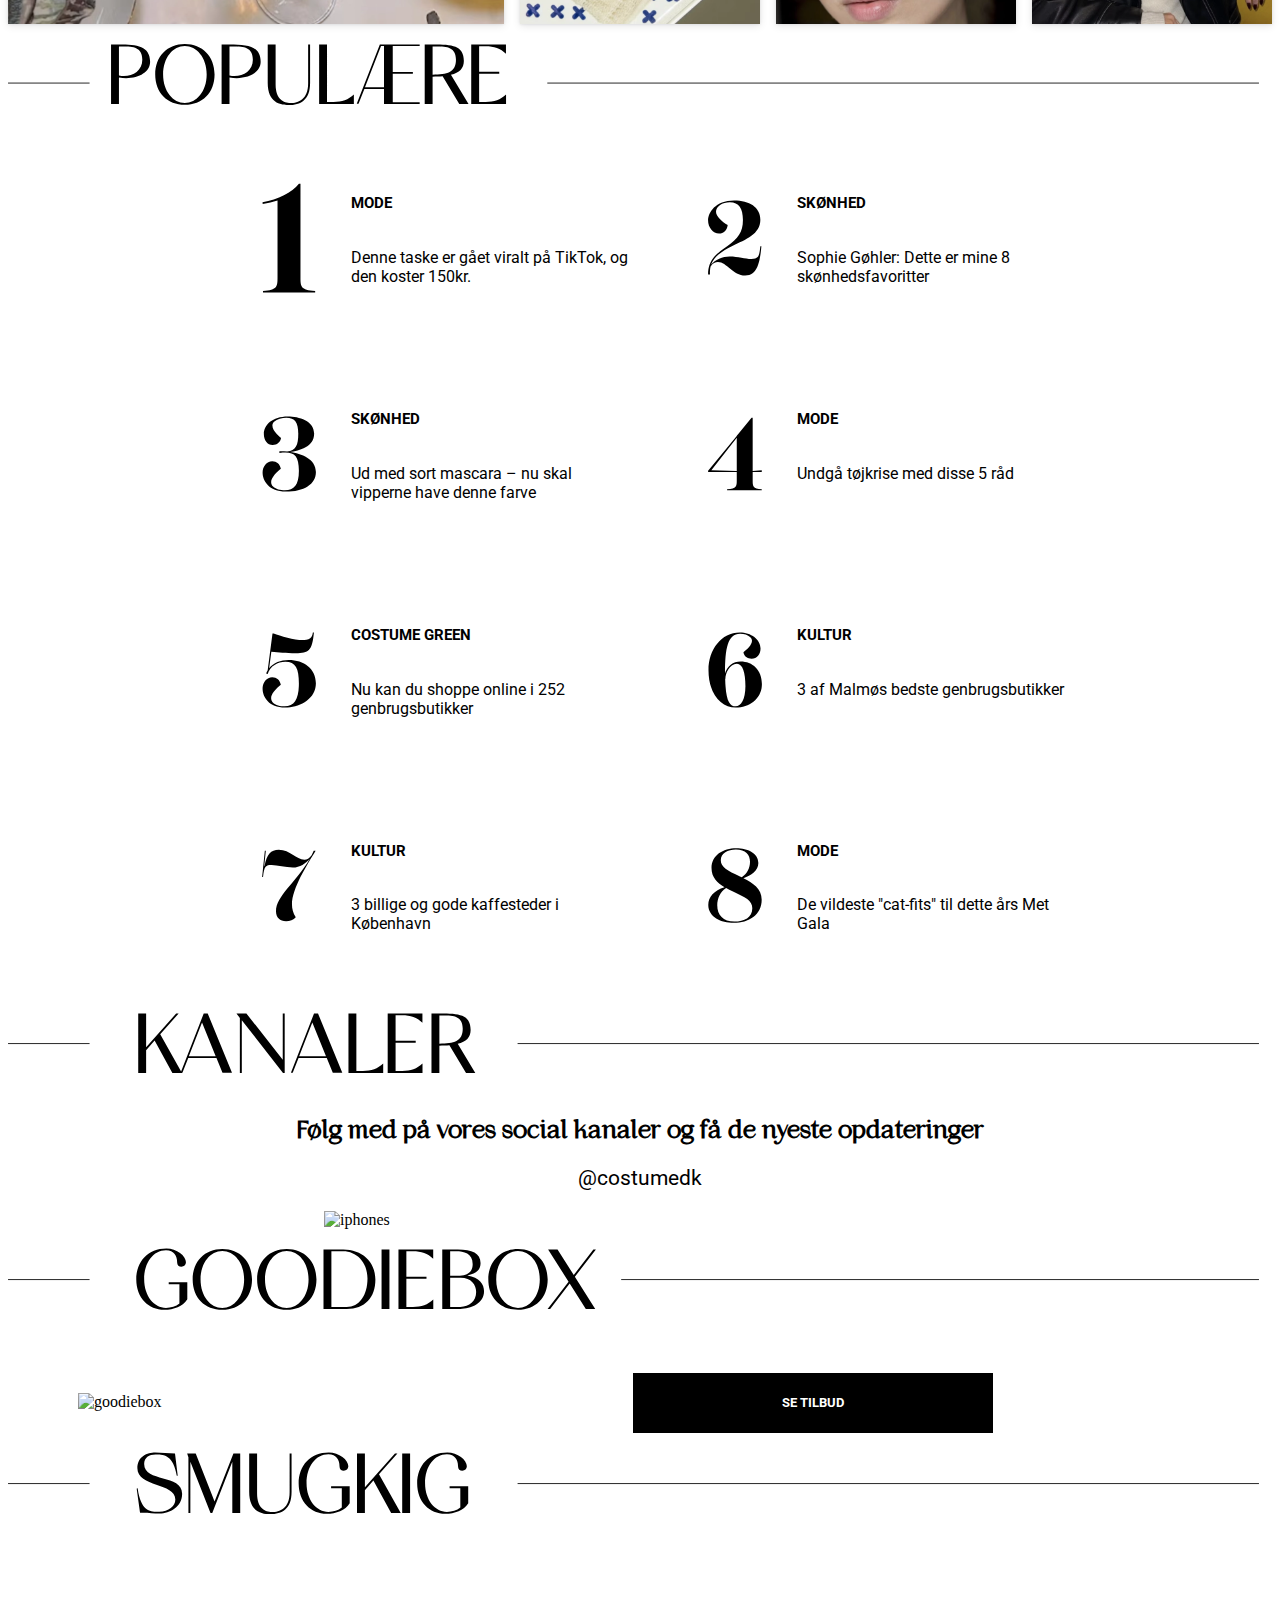
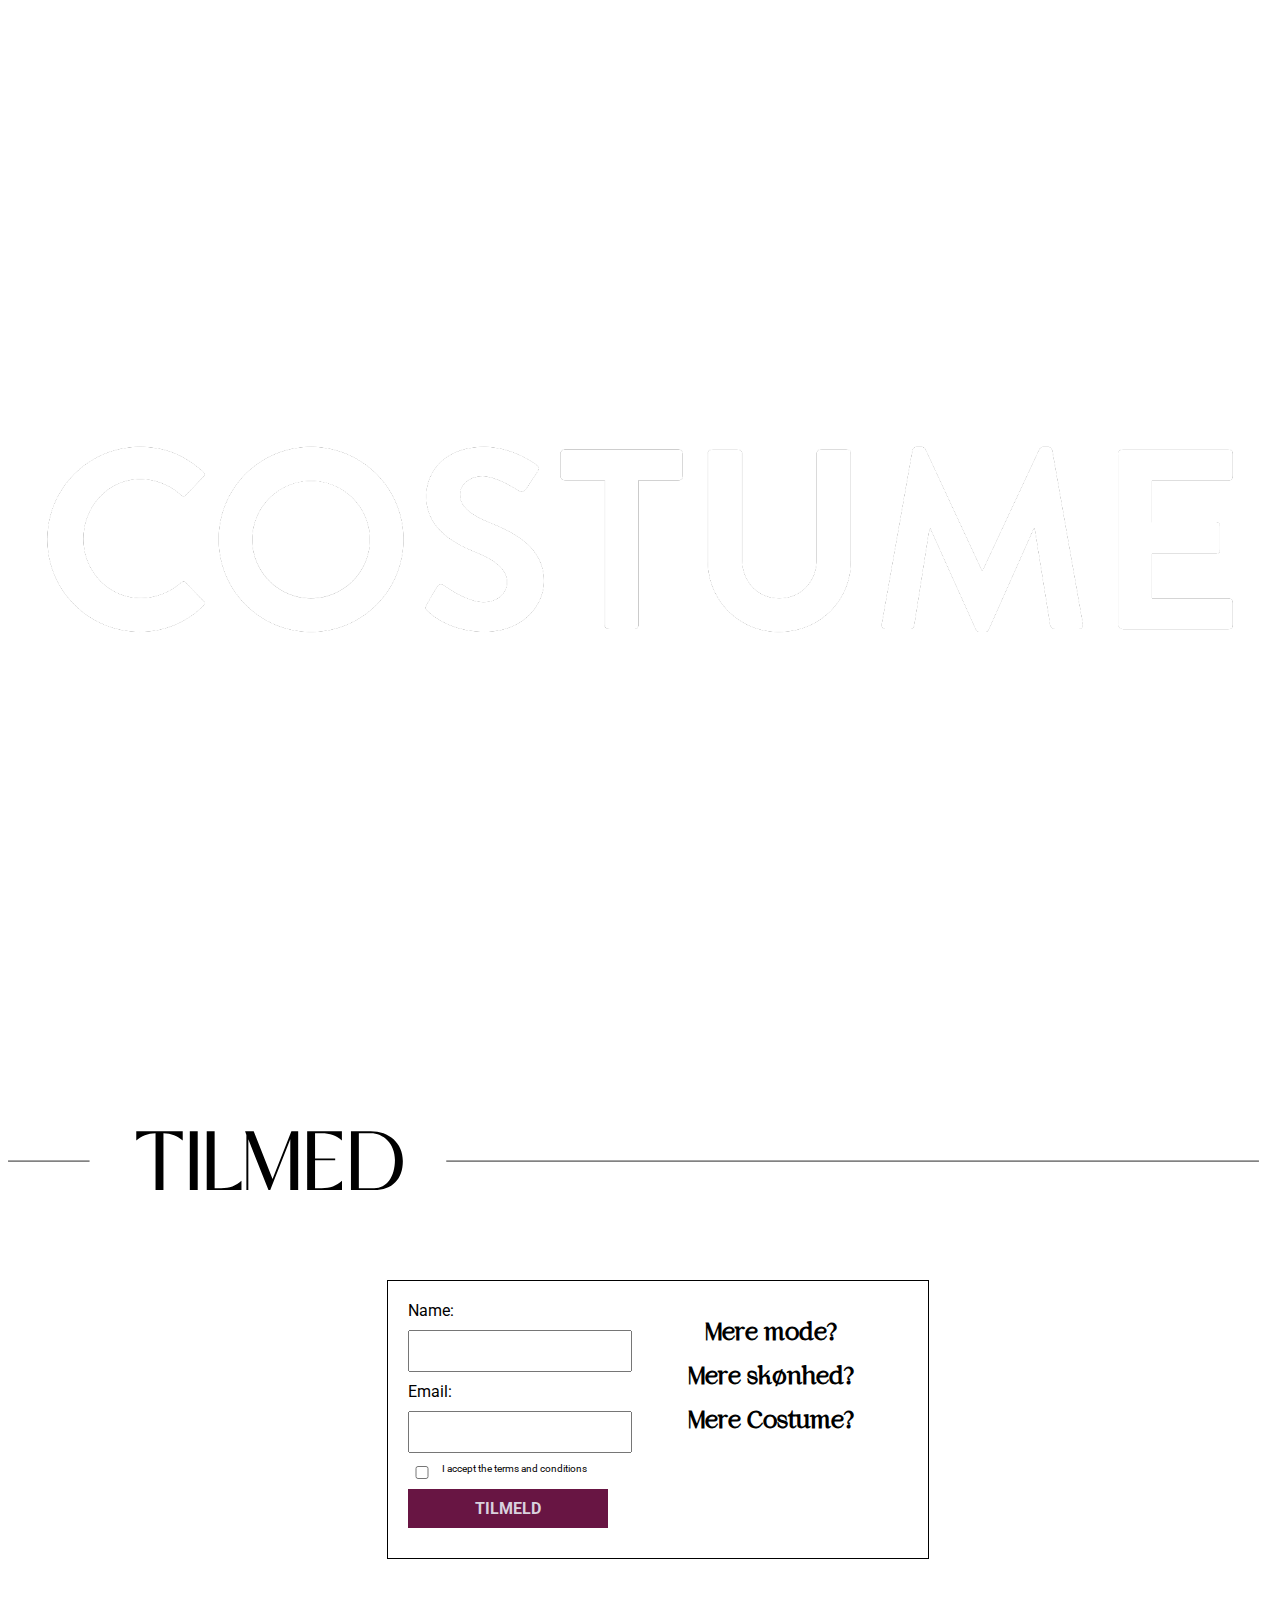
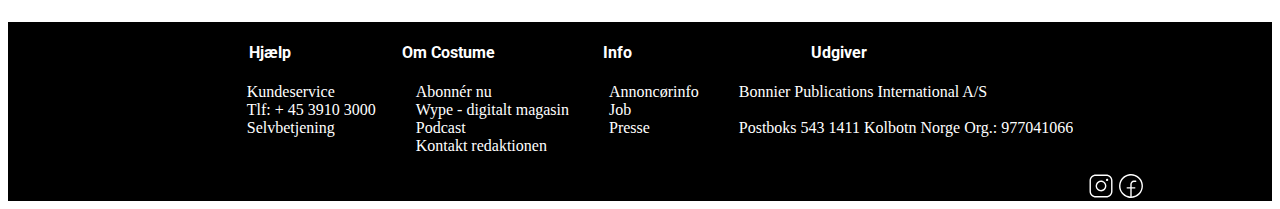
==== commit e7604694: "bhj" ====
--- a/index.html
+++ b/index.html
@@ -16,55 +16,55 @@
     <div class="menu">
       <img class="logo" src="logo.svg" alt="logo">
       <div class="menu2">
-        <button class="abonnement-button" onclick="window.location.href = 'abonnement.html';" >Abonnement</button>
-        <button class="Goodiebox-button" onclick="window.location.href = 'goodiebox.html';">Goodiebox</button> 
+        <button class="abonnement-button" onclick="window.location.href = 'abonnement.html';" >ABONNEMENT</button>
+        <button class="Goodiebox-button" onclick="window.location.href = 'goodiebox.html';">GOODIEBOX</button> 
         <img src="Billeder/search.svg" alt="search">
     </div>
       </div>
       <button id="burgermenu">☰ </button>
       <ul id="nav-list">
         <li><a class="underline-animation" href="#">COSTUME GREEN <img src="Billeder/dropdown.svg" alt="drop"></a>
-          <ul>
-            <li><a href="#">Mode</a></li>
-            <li><a href="#">Skøn</a></li>
-            <li><a href="#">Sund</a></li>
-            <li><a href="#">Kultur</a></li>
-            <li><a href="#">Living</a></li>
+          <ul class="costumeg">
+            <li><a href="underside.html">Mode</a></li>
+            <li><a href="underside.html">Skøn</a></li>
+            <li><a href="underside.html">Sund</a></li>
+            <li><a href="underside.html">Kultur</a></li>
+            <li><a href="underside.html">Living</a></li>
           </ul>
       </li>
         <li><a class="underline-animation"  href="#">MODE <img src="Billeder/dropdown.svg" alt="drop"></a>
           <ul>
-            <li><a href="#">Modeuge</a></li>
-            <li><a href="#">Shopping</a></li>
-            <li><a href="#">Streetstyle</a></li>
-            <li><a href="#">Interview</a></li>
-            <li><a href="#">Mini</a></li>
+            <li><a href="underside.html">Modeuge</a></li>
+            <li><a href="underside.html">Shopping</a></li>
+            <li><a href="underside.html">Streetstyle</a></li>
+            <li><a href="underside.html">Interview</a></li>
+            <li><a href="underside.html">Mini</a></li>
           </ul>
         </li>
         <li><a class="underline-animation"  href="#">SKØN <img src="Billeder/dropdown.svg" alt="drop"></a>
           <ul>
-              <li><a href="#">Nyheder</a></li>
-              <li><a href="#">Makeup</a></li>
-              <li><a href="#">Hår</a></li>
-              <li><a href="#">Hudpleje</a></li>
-              <li><a href="#">#skønhedsfavoritter</a></li>
+              <li><a href="underside.html">Nyheder</a></li>
+              <li><a href="underside.html">Makeup</a></li>
+              <li><a href="underside.html">Hår</a></li>
+              <li><a href="underside.html">Hudpleje</a></li>
+              <li><a href="underside.html">#skønhedsfavoritter</a></li>
             </ul></li>
         <li><a class="underline-animation"  href="#">SUND <img src="Billeder/dropdown.svg" alt="drop"></a>
           <ul>
-              <li><a href="#">Træning</a></li>
-              <li><a href="#">Opskrifter</a></li>
+              <li><a href="underside.html">Træning</a></li>
+              <li><a href="underside.html">Opskrifter</a></li>
             </ul></li>
         <li><a class="underline-animation"  href="#">KULTUR <img src="Billeder/dropdown.svg" alt="drop"></a>
           <ul>
-              <li><a href="#">Film & serier</a></li>
-              <li><a href="#">Rejse</a></li>
-              <li><a href="#">Spisesteder</a></li>
+              <li><a href="underside.html">Film & serier</a></li>
+              <li><a href="underside.html">Rejse</a></li>
+              <li><a href="underside.html">Spisesteder</a></li>
             </ul></li>
         <li><a class="underline-animation" href="#">LIVING <img src="Billeder/dropdown.svg" alt="drop"></a>
           <ul>
-            <li><a href="#">Horoskop</a></li>
-            <li><a href="#">Boliger</a></li>
-            <li><a href="#">Boligfund</a></li>
+            <li><a href="underside.html">Horoskop</a></li>
+            <li><a href="underside.html">Boliger</a></li>
+            <li><a href="underside.html">Boligfund</a></li>
           </ul>
         </li>
       </ul>
@@ -73,24 +73,24 @@
       <div class="slideshow-container">
         <div class="mySlides fade" onclick="window.location.href = 'abonnement.html';" alt="Slide 1" style="width:100%">
           <div class="herounit1">
-            <img class="kongeligbilled" src="Billeder/kongelige_billede.png" alt="kongelig">
+            <img class="kongeligbilled" src="Billeder/kongelige_billede.webp" alt="kongelig">
             <div>
               <h2 class="herounit1_overskrift">Vind teaterkort & teaterbilletter til</h2> 
               <img class="kongeligoverskrift" src="Billeder/konegligeoverskrift.svg" alt="kongelig">
-              <button class="tilmed-button">Tilmed konkurrence</button>
+              <button onclick="window.location.href = 'underkategori.html';" class="tilmed-button">TILMED KONKURRENCE</button>
             </div>
           </div>
         </div>
       
         <div class="mySlides fade" onclick="window.location.href = 'underkategori.html';" alt="Slide 2" style="width:100%">
           <div class="herounit2">
-          <div class="bjaelke">
+          <div>
             <div>
             <div class="slide2_div1">
             <h1 class="slide2_h1">Få tilsendt en goodiebox med hvert magasin!</h1>
-            <button class="komigang-button">KOM IGANG</button>
-          </div>
-          <img class="bladoggoodie" src="Billeder/bladoggoodie.png" alt="blad">
+            <button onclick="window.location.href = 'abonnement.html';" class="komigang-button">KOM IGANG</button>
+          </div>
+          <img class="bladoggoodie" src="Billeder/bladoggoodie.webp" alt="blad">
         </div>
       </div>
             <div class="slide2_div2">
@@ -126,53 +126,53 @@
                 class="card card-tall card-wide"
                 style="background-image:url(Billeder/haarklips.webp)"
               >
-              Smykketrends fra 90'erne vi gerne vil gå med denne sæson
+              <h3>Smykketrends fra 90'erne vi gerne vil gå med denne sæson</h3>
               </div>
               <div
                 class="card card-tall"
                 style="background-image:url(Billeder/bamsesko.webp)"
               >
-              Tendens: Hop med på bølgen
+              <h3>Tendens: Hop med på bølgen</h3>
               </div>
               <div onclick="window.location.href = 'underkategori.html';"
                 class="card"
                 style="background-image:url(Billeder/carrie.webp)"              >
-                9 inspirerende modeprofiler på Instagram
+                <h3>9 inspirerende modeprofiler på Instagram</h3>
               </div>
               <div onclick="window.location.href = 'underkategori.html';"
                 class="card"
                 style="background-image:url(Billeder/drinks.webp)"              >
-                Intet er overladt til fantasien
+                <h3>Intet er overladt til fantasien</h3>
               </div>
               <div onclick="window.location.href = 'underkategori.html';"
                 class="card"
                 style="background-image:url(Billeder/flaser.webp)"              >
-                Denne forretning gør op med blomsterspild
+                <h3>Denne forretning gør op med blomsterspild</h3>
               </div>
               <div onclick="window.location.href = 'underkategori.html';"
                 class="card"
                 style="background-image:url(Billeder/sneakers.webp)"              >
-                Elegant og klassisk halskæde præger modebilledet
+                <h3>Elegant og klassisk halskæde præger modebilledet</h3>
               </div>
               <div onclick="window.location.href = 'underkategori.html';"
                 class="card card-wide"
                 style="background-image:url(Billeder/taske.webp)"              >
-                Verden rundt: Autentiske restauranter i København
+                <h3>Verden rundt: Autentiske restauranter i København</h3>
               </div>
               <div onclick="window.location.href = 'underkategori.html';"
                 class="card"
                 style="background-image:url(Billeder/transparent.webp)"              >
-                "Jeg har testet den nye peeling maske fra Rudolph Care. Her er min ærlige mening."
+                <h3>"Jeg har testet den nye peeling maske fra Rudolph Care. Her er min ærlige mening."</h3>
               </div>
               <div onclick="window.location.href = 'underkategori.html';"
                 class="card"
                 style="background-image:url(Billeder/ansigt.webp)"              >
-                Kosmetologen: Denne ingrediens fra køkkenet renser tilstoppede porer
+                <h3>Kosmetologen: Denne ingrediens fra køkkenet renser tilstoppede porer</h3>
               </div>
               <div onclick="window.location.href = 'underkategori.html';"
                 class="card"
                 style="background-image:url(Billeder/emili.webp)"              >
-                Her er de 12 sejeste biker jackets 
+                <h3>Her er de 12 sejeste biker jackets</h3> 
               </div>
         </div>
       </section>
@@ -181,37 +181,69 @@
         <img class="overskrifter" src="Billeder/populaere.svg" alt="nyeste">
       <div class="list-container">
         <ul class="row">
-          <li>
+          <li class="hoover_pop">
           <img class="numbers" src="Billeder/1.svg" alt="et">
-          Denne taske er gået viralt på TikTok, og den koster 150kr. 
-          </li>
-          <li>
+          <a class="a_style" href="underkategori.html">
+          <div class="flex-wrap">
+          <h4>MODE</h4>
+          <p>Denne taske er gået viralt på TikTok, og den koster 150kr. </p>
+        </div></a>
+          </li>
+          <li class="hoover_pop">
             <img class="numbers" src="Billeder/2.svg" alt="et">
-            Sophie Gøhler: Dette er mine 8 skønhedsfavoritter
-          </li>
-          <li>
+            <a class="a_style" href="underkategori.html">
+            <div class="flex-wrap">
+              <h4>SKØNHED</h4>
+            <p>Sophie Gøhler: Dette er mine 8 skønhedsfavoritter</p> 
+          </div></a>
+          </li>
+          <li class="hoover_pop">
             <img class="numbers" src="Billeder/3.svg" alt="et">
-            Ud med sort mascara – nu skal vipperne have denne farve
-          </li>
-          <li>
+            <a class="a_style" href="underkategori.html">
+            <div class="flex-wrap">
+              <h4>SKØNHED</h4>
+            <p>Ud med sort mascara – nu skal vipperne have denne farve</p>
+          </div></a>
+          </li>
+          <li class="hoover_pop">
             <img class="numbers" src="Billeder/4.svg" alt="et">
-            Undgå tøjkrise med disse 5 råd
-          </li>
-          <li>
+            <a class="a_style" href="underkategori.html">
+            <div class="flex-wrap">
+              <h4>MODE</h4>
+            <p>Undgå tøjkrise med disse 5 råd</p>
+          </div></a>
+          </li>
+          <li class="hoover_pop">
             <img class="numbers" src="Billeder/5.svg" alt="et">
-            Nu kan du shoppe online i 252 genbrugsbutikker
-          </li>
-          <li>
+            <a class="a_style" href="underkategori.html">
+            <div class="flex-wrap">
+              <h4>COSTUME GREEN</h4>
+            <p>Nu kan du shoppe online i 252 genbrugsbutikker</p>
+          </div></a>
+          </li>
+          <li class="hoover_pop">
             <img class="numbers" src="Billeder/6.svg" alt="et">
-            3 af Malmøs bedste genbrugsbutikker
-          </li>
-          <li>
+            <a class="a_style" href="underkategori.html">
+            <div class="flex-wrap">
+              <h4>KULTUR</h4>
+            <p>3 af Malmøs bedste genbrugsbutikker</p>
+          </div></a>
+          </li>
+          <li class="hoover_pop">
             <img class="numbers" src="Billeder/7.svg" alt="et">
-            3 billige og gode kaffesteder i København
-          </li>
-          <li>
+            <a class="a_style" href="underkategori.html">
+            <div class="flex-wrap">
+              <h4>KULTUR</h4>
+            <p>3 billige og gode kaffesteder i København</p>
+          </div></a>
+          </li>
+          <li class="hoover_pop">
             <img class="numbers" src="Billeder/8.svg" alt="et">
-            De vildeste "cat-fits" til dette års Met Gala
+            <a class="a_style" href="underkategori.html">
+            <div class="flex-wrap">
+              <h4>MODE</h4>
+            <p>De vildeste "cat-fits" til dette års Met Gala</p>
+          </div></a>
           </li>
         </ul>
       </div>
@@ -220,26 +252,21 @@
 <section>
   <img class="overskrifter" src="Billeder/kanaler.svg" alt="nyeste">
   <h2>Følg med på vores social kanaler og få de nyeste opdateringer</h2>
-  <h3>@costumedk</h3>
-  <img class="iphones" src="v980-s73-eve-aum-01-mockup.png" alt="iphones">
+  <h3 class="costumedk">@costumedk</h3>
+  <img class="iphones" src="Billeder/kanaler.webp" alt="iphones">
 </section>
     </section>
     <section>
       <img class="overskrifter" src="Billeder/goodiebox.svg" alt="nyeste">
-      <img class="goodiebox-teaser" src="Billeder/goodibox_teaser.svg" alt="goodiebox">
-      <button class="Goodiebox-button-section" onclick="window.location.href = 'goodiebox.html';">Se tilbud</button>
+      <img class="goodiebox-teaser" src="Billeder/goodiebox_teaser.webp" alt="goodiebox">
+      <button class="Goodiebox-button-section" onclick="window.location.href = 'goodiebox.html';">SE TILBUD</button>
     </section>
     <section>
       <img class="overskrifter" src="Billeder/smugkig.svg" alt="nyeste">
       <style>
         .parallax {
-          /* The image used */
           background-image: url("billeder/smugkig.png");
-        
-          /* Set a specific height */
           min-height: 200px; 
-        
-          /* Create the parallax scrolling effect */
           background-attachment: fixed;
           background-position: center;
           background-repeat: no-repeat;
@@ -264,9 +291,9 @@
           <input type="email" id="email" name="email" required>
           <div class="accepter">
            <input id="accept-knap" type="checkbox" id="accept-terms" name="accept-terms" required>
-          <label for="accept-terms">I accept the terms and conditions</label>
-        </div>
-          <button class="submit" type="submit">Tilmed</button>
+          <label for="accept-terms" class="accept_text">I accept the terms and conditions</label>
+        </div>
+          <button class="submit" type="submit">TILMELD</button>
 
         </div>
         <div class="info-section">
@@ -293,7 +320,7 @@
               <li class="li_f">Abonnér nu</li>
               <li class="li_f">Wype - digitalt magasin</li>
               <li class="li_f">Podcast</li>
-              <li>Kontakt redaktionen</li>
+              <li class="li_f">Kontakt redaktionen</li>
             </ul>
           </div>
           <div class="col-md-3">
@@ -307,7 +334,7 @@
           <div class="col-md-3">
             <h4 class="h4footer">Udgiver</h4>
             <ul class="ul_f">
-              <li class="li_f">   Bonnier Publications International A/S
+              <li class="li_f">   Bonnier Publications International A/S <br> <br>
                   Postboks 543 1411 Kolbotn Norge Org.: 977041066</li>
             </ul>
           </div>
--- a/style.css
+++ b/style.css
@@ -1,3 +1,40 @@
+/*------------------ fonte start -----------------------*/
+@font-face {
+  font-family: "nelphim";
+  src: url("fonts/nephilm-webfont.woff2") format("woff2");
+}
+h1{
+  font-family: "nelphim";
+}
+h2{
+  font-family: "nelphim";
+}
+h3{
+  font-family: 'Roboto', sans-serif;
+}
+h4{
+  font-family: 'Roboto', sans-serif;
+}
+h5{
+  font-family: 'Roboto', sans-serif;
+}
+h6{
+  font-family: 'Roboto', sans-serif;
+}
+p{
+  font-family: 'Roboto', sans-serif;
+}
+button{
+  font-family: 'Roboto', sans-serif;
+  font-weight: bold;
+}
+label{
+  font-family: 'Roboto', sans-serif;
+}
+a{
+  font-family: 'Roboto', sans-serif;
+}
+/*------------------ fonte slut -----------------------*/
 #burgermenu {
   padding: 0.5rem;
   height: 3rem;
@@ -133,9 +170,13 @@
 li ul li a:hover {
   background-color: black;
   color:white;
-} 
+}
 /* --------------------------------- burgermenu stopper------------------------*/
 /* --------------------------------- navigation------------------------*/
+.logo{
+  margin-right: 5%;
+  margin-bottom: 5%;
+}
 .menu2{
   justify-content: center;
   display: flex;
@@ -213,16 +254,15 @@
   margin-top: 5%;
 }
 .testi{
-  margin-left: 22%;
+  margin-left: 39%;
   margin-top: 5%;
 }
 .slide2_div2{
-  display: flex;
   margin-bottom: 10%;
 }
 h4{
   font-size: 10px;
-  text-align: center;
+text-align: center;
 }
 h1{
   text-align: center;
@@ -235,7 +275,7 @@
   width: 100%;
 }
 .herounit1_overskrift{
-  margin-left: 6%;
+  margin-left: 0%;
 }
 .tilmed-button{
   padding: 10px 20px;
@@ -244,15 +284,12 @@
     cursor: pointer;
 width: 200px;
 height: 60px;
-background: #681543;
-color: #D9D1DE;
+background: black;
+color: white;
 margin-left: 25%;
 margin-bottom: 5%;
 }
-.tilmeld-button:hover{
-  background: #D9D1DE;
-color: #681543;
-}
+
 .komigang-button{
   padding: 10px 20px;
     border: none;
@@ -260,15 +297,12 @@
     cursor: pointer;
 width: 200px;
 height: 60px;
-background: #681543;
-color: #D9D1DE;
+background: black;
+color: white;
 margin-left: 25%;
 margin-bottom: 5%;
 }
-.komigang-button:hover{
-  background: #D9D1DE;
-color: #681543;
-}
+
 @-webkit-keyframes fade {
   from {
     opacity: .4
@@ -324,6 +358,8 @@
 /* Overskrifter */
 .overskrifter{
 width: 99%;
+margin-top: 5%;
+margin-bottom: 5%;
 }
 /* grid mosaik */
 .container {
@@ -340,7 +376,6 @@
   justify-content: center;
   align-items: center;
   background: #D9D1DE;
-  font-size: 1.5rem;
   color: white;
   box-shadow: rgba(3, 8, 20, 0.1) 0px 0.15rem 0.5rem, rgba(2, 8, 20, 0.1) 0px 0.075rem 0.175rem;
   height: 100%;
@@ -369,7 +404,8 @@
 
 /* populære */
 .numbers{
-width: 8%;
+width: 20%;
+margin-left: 39%;
 }
 /* kanaler  */ 
 .iphones{
@@ -377,8 +413,8 @@
 margin-left: 50px;
 }
 
-h3{
-  font-family: 'Roboto', sans-serif;
+.costumedk{
+  text-align: center;
 }
 
 /* goodiebox*/
@@ -391,14 +427,13 @@
 border: none;
 width: 166px;
 height: 40px;
-color: #D9D1DE;
-background:#681543;
-margin-left: 27%;
-}
-.Goodiebox-button-section:hover{
-  color:#681543;
-background: #D9D1DE;
-}
+color: white;
+background:black;
+margin-left: 30%;
+margin-bottom: 5%;
+margin-top: 5%;
+}
+
 /* smugkig*/
 .smugkig_over{
 width: 100%;
@@ -459,63 +494,90 @@
   margin-bottom: 20px;
   text-align: center;
 }
-
+.accept_text{
+  font-size: 10px;
+}
 /*----------------------------- footer mobil -------------------------------*/
-footer {
-background-color: black;
-color: white;
-}
-
-.footer-column h3 {
-font-size: 16px;
-font-weight: bold;
-margin-bottom: 10px;
-}
 footer {
   background: #000;
   color: #fff;
-  padding: 40px 0;
-  font-size: 16px;
-}
-
-.container_footer {
-  max-width: 1140px;
-  margin: 0 auto;
-}
-
-.col-md-3 {
-  width: 25%;
-  padding: 0 15px;
-  box-sizing: border-box;
+}
+
+.h4footer {
+margin-left: 10%;
+text-align: unset;
+font-size: 16px;
+margin-block-end: none;
+
 }
 
 .ul_f {
-  list-style: none;
-  margin: 0;
-  padding: 0;
+margin-left: none;
+list-style: none;
 }
 
 .li_f {
-  margin-bottom: 10px;
+float: none;
+list-style: none;
 }
 .sociale{
   display: flex;
   justify-content: end;
 margin-right: 10%;
 }
-  
-
-
 
 /*----------------------------- desktop-------------------------------*/
 /* navigation */
 @media only screen and (min-width: 768px) {
-
+/*------------------ fonte start -----------------------*/
+@font-face {
+  font-family: "nelphim";
+  src: url("fonts/nephilm-webfont.woff2") format("woff2");
+}
+h1{
+  font-family: "nelphim";
+  Font-size: 40px;
+}
+h2{
+  font-family: "nelphim";
+  Font-size: 35px;
+}
+h3{
+  font-family: 'Roboto', sans-serif;
+  Font-size: 21.25px;
+}
+h4{
+  font-family: 'Roboto', sans-serif;
+  Font-size: 15.00px; 
+}
+h5{
+  font-family: 'Roboto', sans-serif;
+}
+h6{
+  font-family: 'Roboto', sans-serif;
+}
+p{
+  font-family: 'Roboto', sans-serif;
+  font-size: 16px;
+}
+button{
+  font-family: 'Roboto', sans-serif;
+  font-weight: bold;
+}
+label{
+  font-family: 'Roboto', sans-serif;
+}
+a{
+  font-family: 'Roboto', sans-serif;
+}
+/*------------------ fonte slut -----------------------*/
 .logo{
   width: 40%;
   display: flex;
 justify-content: center;
 align-items: center;
+margin-right: 0%;
+margin-bottom: 0%;
 }
 .menu{
   display: flex;
@@ -550,7 +612,11 @@
 ul {
   list-style-type: none;
   overflow: hidden;
-  margin-left: 70px;
+}
+#nav-list {
+  display: flex;
+  justify-content: center;
+  margin-right: 5%;
 }
 .underline-animation {
   position: relative;
@@ -591,6 +657,10 @@
   background-color: white;
   min-width: 160px;
   z-index: 1;
+  margin-left: -3%;
+}
+.costumeg{
+  margin-left: 0%;
 }
 
 li:hover ul {
@@ -669,31 +739,32 @@
     border: none;
     font-size: 16px;
     cursor: pointer;
-width: 200px;
+width: 360px;
 height: 60px;
-background: #681543;
-color: #D9D1DE;
-margin-left: 34%;
-}
-.tilmeld-button:hover{
-  background: #D9D1DE;
-color: #681543;
+background: black;
+color: white;
+margin-left: 30%;
+}
+.tilmed-button:hover{
+  box-shadow: rgba(2, 8, 20, 0.1) 0px 0.35em 1.175em, rgba(2, 8, 20, 0.08) 0px 0.175em 0.5em;
+  transform: translateY(-3px) scale(1.1);
 }
 .komigang-button{
   padding: 10px 20px;
     border: none;
     font-size: 16px;
     cursor: pointer;
-width: 200px;
+width: 360px;
 height: 60px;
-background: #D9D1DE;
-color: #681543;
-margin-left: 25%;
-margin-bottom: 5%;
+background: black;
+color: white;
+margin-left: 30%;
+margin-bottom: 2%;
+margin-top: 5%;
 }
 .komigang-button:hover{
-  background: #681543;
-color: #D9D1DE;
+    box-shadow: rgba(2, 8, 20, 0.1) 0px 0.35em 1.175em, rgba(2, 8, 20, 0.08) 0px 0.175em 0.5em;
+   transform: translateY(-3px) scale(1.1);
 }
 .next {
   right: 0;
@@ -744,13 +815,12 @@
 .slide2_div2{
   display: flex;
   justify-content: center;
-  gap: 15%;
+  gap: 10%;
   padding-top: 2%;
 }
 .slide2_h1{
   justify-content: center;
   display: grid;
-  color: white;
 }
 .slide2_p{
   justify-content: center;
@@ -759,11 +829,8 @@
 .herounit1{
   display: flex;
 }
-.bjaelke{
-  background-color: black;
-}
 .testi{
-  margin-left: 20%;
+  margin-left: 32%;
 }
 
 .bladoggoodie{
@@ -784,13 +851,20 @@
 margin: 0;
 padding: 0;
 list-style: none;
-margin-left: 10%;;
+margin-left: 6%;;
 }
 
 .row li {
 flex-basis: calc(33.33% - 10px);
-margin: 40px;
+margin: 20px;
 padding: 10px;
+display: flex;
+gap: 5%;
+}
+.flex-wrap{
+  display: flex;
+  flex-direction: column;
+  align-items: start;
 }
 
 @media only screen and (max-width: 768px) {
@@ -801,6 +875,8 @@
 /* Overskrifter */
 .overskrifter{
 width: 99%;
+margin-top: 0%;
+margin-bottom: 0%;
 }
 /* grid mosaik */
 .container {
@@ -817,7 +893,6 @@
   justify-content: center;
   align-items: center;
   background: #D9D1DE;
-  font-size: 1.5rem;
   color: white;
   box-shadow: rgba(3, 8, 20, 0.1) 0px 0.15rem 0.5rem, rgba(2, 8, 20, 0.1) 0px 0.075rem 0.175rem;
   height: 100%;
@@ -825,7 +900,6 @@
   border-radius: none;
   transition: all 500ms;
   overflow: hidden;
-
   background-size: cover;
   background-position: center;
   background-repeat: no-repeat;
@@ -833,6 +907,8 @@
 .card:hover {
   box-shadow: rgba(2, 8, 20, 0.1) 0px 0.35em 1.175em, rgba(2, 8, 20, 0.08) 0px 0.175em 0.5em;
   transform: translateY(-3px) scale(1.1);
+  /* -webkit-filter: blur(2px);
+      filter: blur(2px); */
 }
 @media only screen and (min-width: 600px){
 .card-tall {
@@ -847,12 +923,19 @@
   width: 50%;
 }
 .herounit1_overskrift{
-  margin-left: 10%;
+  margin-left: 6%;
   margin-top: 5%;
 }
 /* populære */
 .numbers{
-width: 8%;
+width: 14%;
+margin-left: 0%;
+}
+.hoover_pop:hover{
+transform: translateY(-3px) scale(1.1);
+}
+.a_style{
+  text-align: unset;
 }
 /* kanaler  */ 
 .iphones{
@@ -868,16 +951,17 @@
 }
 .Goodiebox-button-section{
   border: none;
-  width: 166px;
-  height: 40px;
-  color: #D9D1DE;
-  background:#681543;
-  margin-left: 45%;
+  width: 360px;
+  height: 60px;
+  color: white;
+  background:black;
+  margin-left: 37%;
   margin-top: 3%;
+  margin-bottom: 0%;
   }
   .Goodiebox-button-section:hover{
-    color:#681543;
-  background: #D9D1DE;
+    box-shadow: rgba(2, 8, 20, 0.1) 0px 0.35em 1.175em, rgba(2, 8, 20, 0.08) 0px 0.175em 0.5em;
+    transform: translateY(-3px) scale(1.1);
   }
 
 /* smugkig*/
@@ -994,47 +1078,66 @@
 h3{
   text-align: center;
 }
+.accept_text{
+  font-size: 10px;
+}
 /*---------------------------------- footer--------------------------------------*/
 footer {
   background: #000;
   color: #fff;
-  padding: 40px 0;
-  font-size: 16px;
 }
 
 .container_footer {
-  max-width: 1140px;
-  margin: 0 auto;
+ display: flex; 
+ justify-content: center;
 }
 
 .row_footer {
   display: flex;
-  flex-wrap: wrap;
-}
-
-.col-md-3 {
-  width: 25%;
-  padding: 0 15px;
-  box-sizing: border-box;
 }
 
 .h4footer {
-  margin-bottom: 20px;
-  font-weight: 600;
+  margin-right: 35%;
+text-align: center;
+font-size: 16px;
 }
 
 .ul_f {
-  list-style: none;
-  margin: 0;
-  padding: 0;
+margin-left: none;
+list-style: none;
 }
 
 .li_f {
-  margin-bottom: 10px;
+float: none;
+list-style: none;
 }
 .sociale{
   display: flex;
   justify-content: end;
 margin-right: 10%;
 }
+
+h3{
+  font-family: 'Roboto', sans-serif;
+  Font-weight:400;
+}
+h4{
+  font-family: 'Roboto', sans-serif;
+}
+h5{
+  font-family: 'Roboto', sans-serif;
+}
+h6{
+  font-family: 'Roboto', sans-serif;
+}
+p{
+  font-family: 'Roboto', sans-serif;
+}
+button{
+  font-family: 'Roboto', sans-serif;
+font-weight: bold;
+}
+label{
+  font-family: 'Roboto', sans-serif;
+}
 }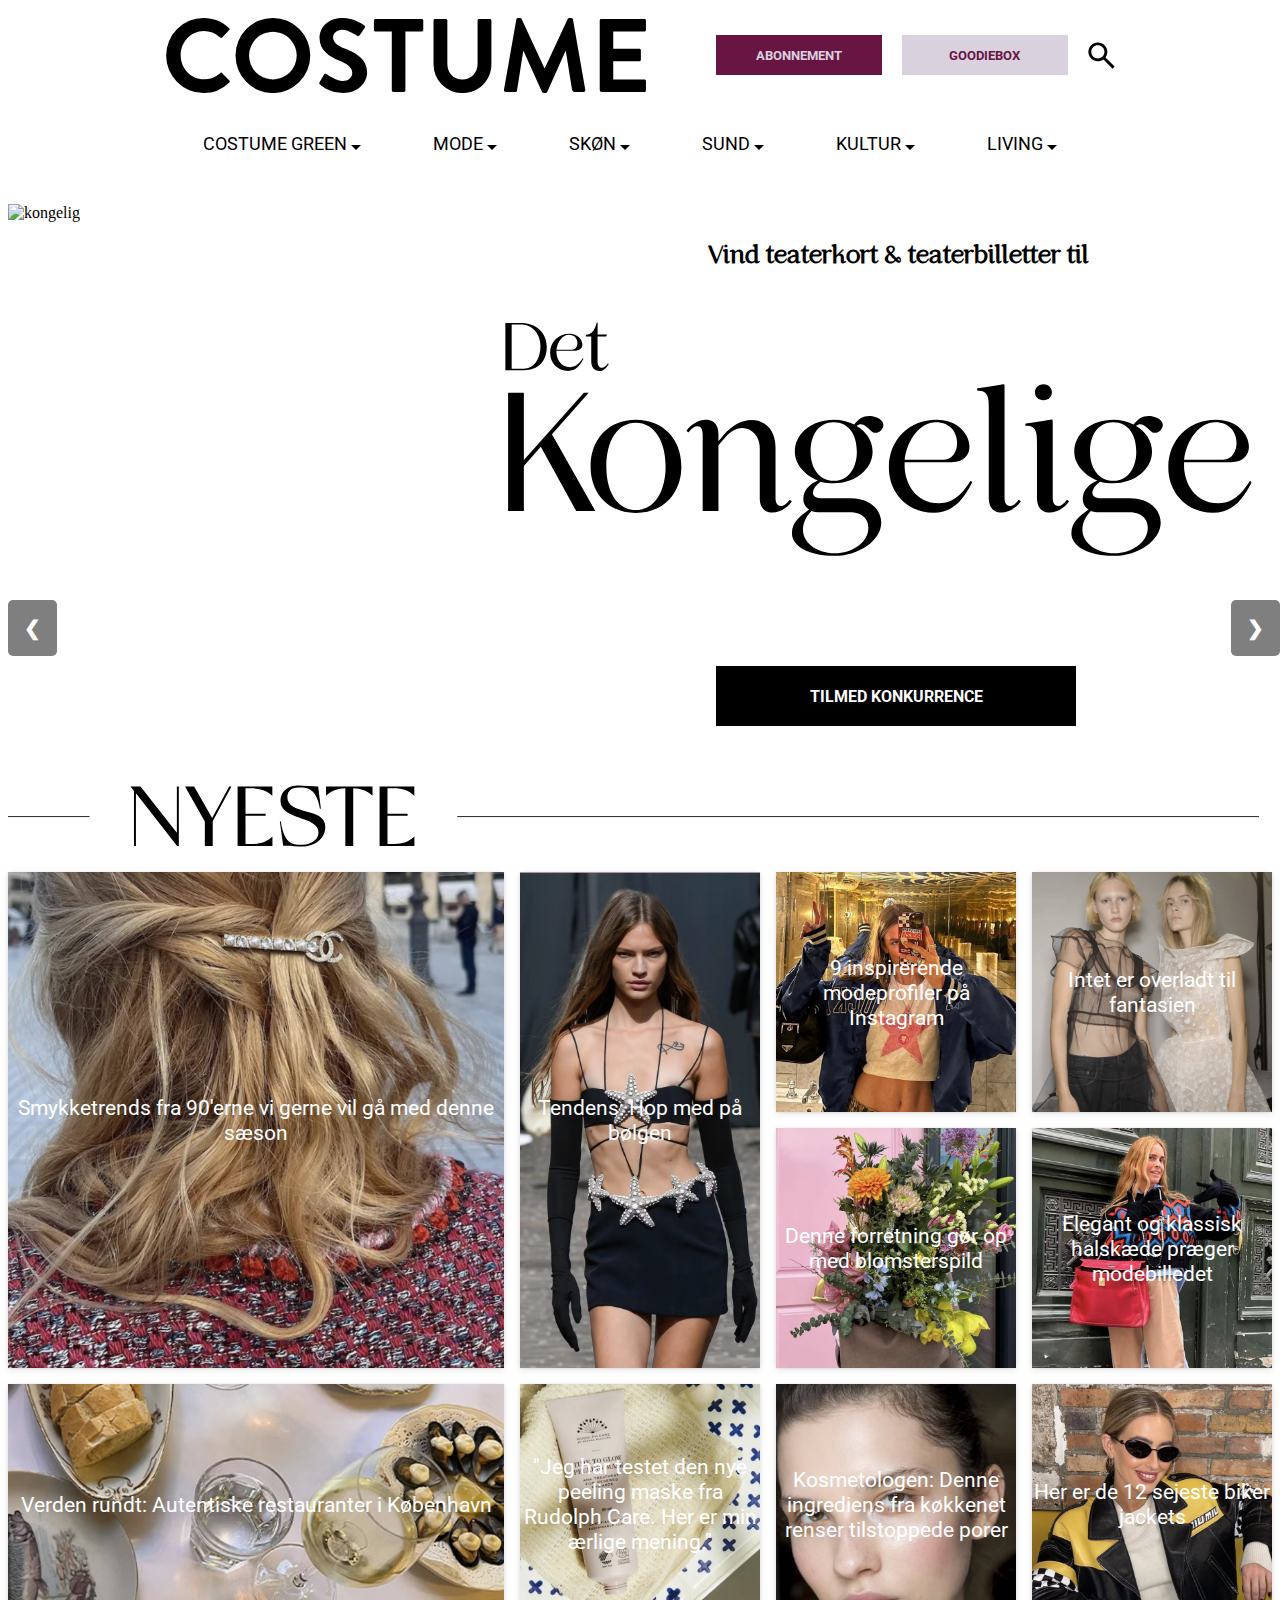
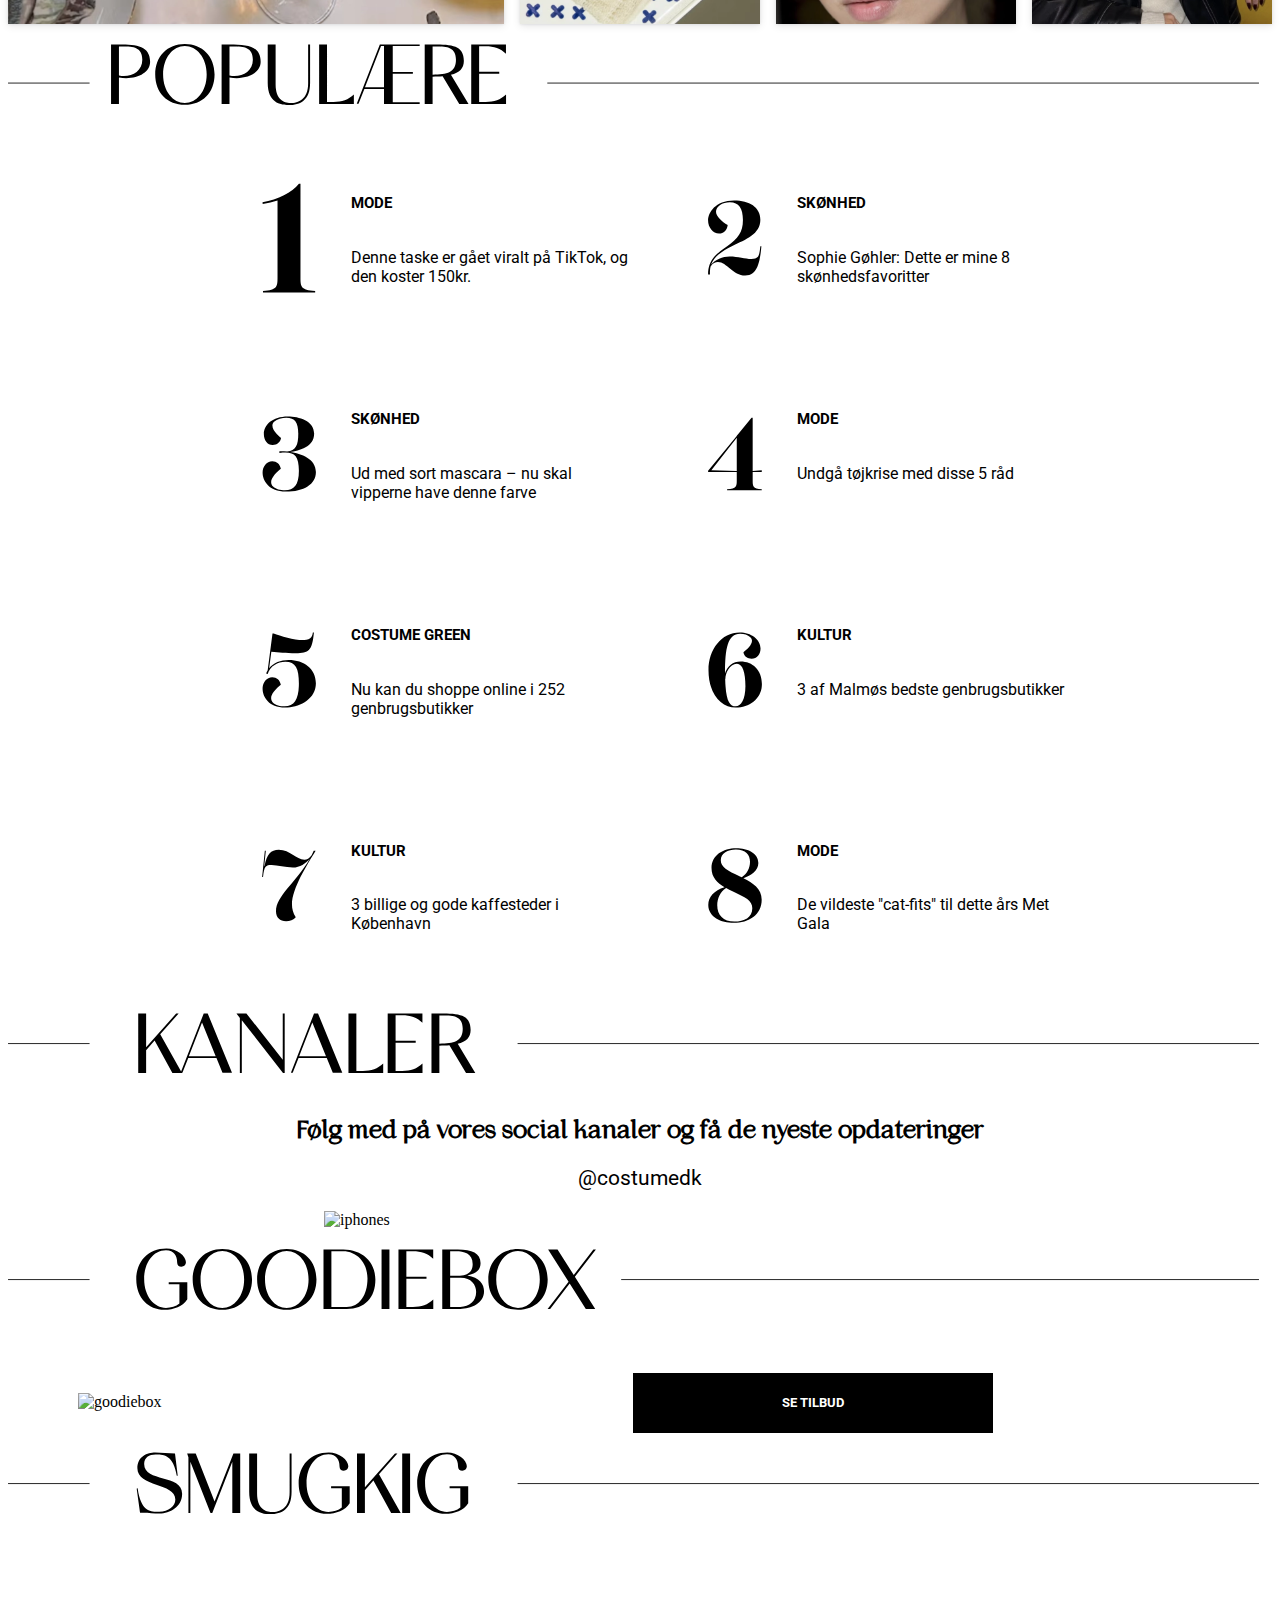
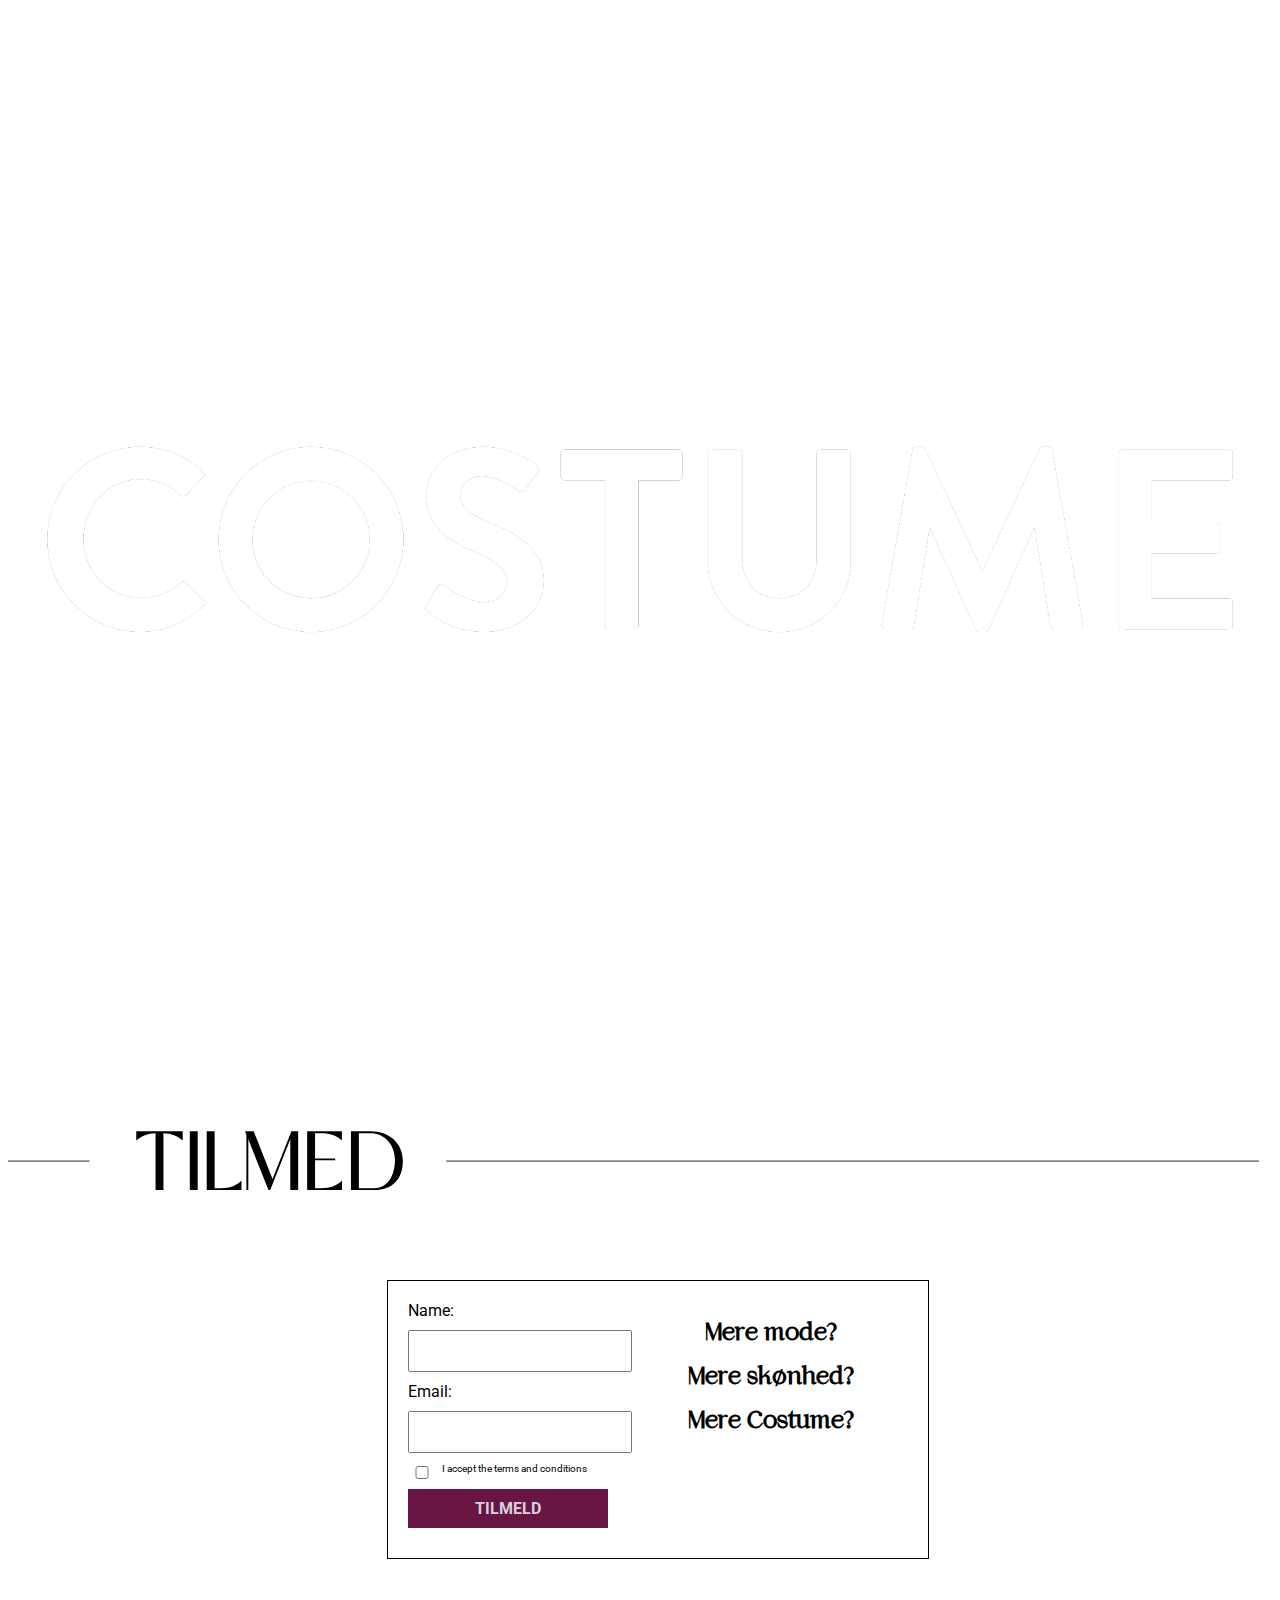
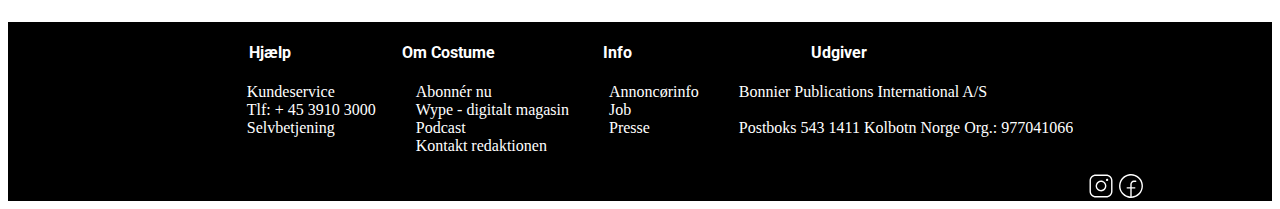
==== commit 754bc00f: "ds" ====
--- a/index.html
+++ b/index.html
@@ -265,7 +265,7 @@
       <img class="overskrifter" src="Billeder/smugkig.svg" alt="nyeste">
       <style>
         .parallax {
-          background-image: url("billeder/smugkig.png");
+          background-image: url("billeder/smugkig.webp");
           min-height: 200px; 
           background-attachment: fixed;
           background-position: center;
@@ -276,7 +276,7 @@
 
         
         <div class="parallax">
-        <img class="smugkig_over" src="Billeder/smugkig_over2.png" alt="smug">
+        <img class="smugkig_over" src="Billeder/smugkig_over2.webp" alt="smug">
         <div>
        
         </div>
--- a/style.css
+++ b/style.css
@@ -501,6 +501,7 @@
 footer {
   background: #000;
   color: #fff;
+  margin-top: 5%;
 }
 
 .h4footer {
